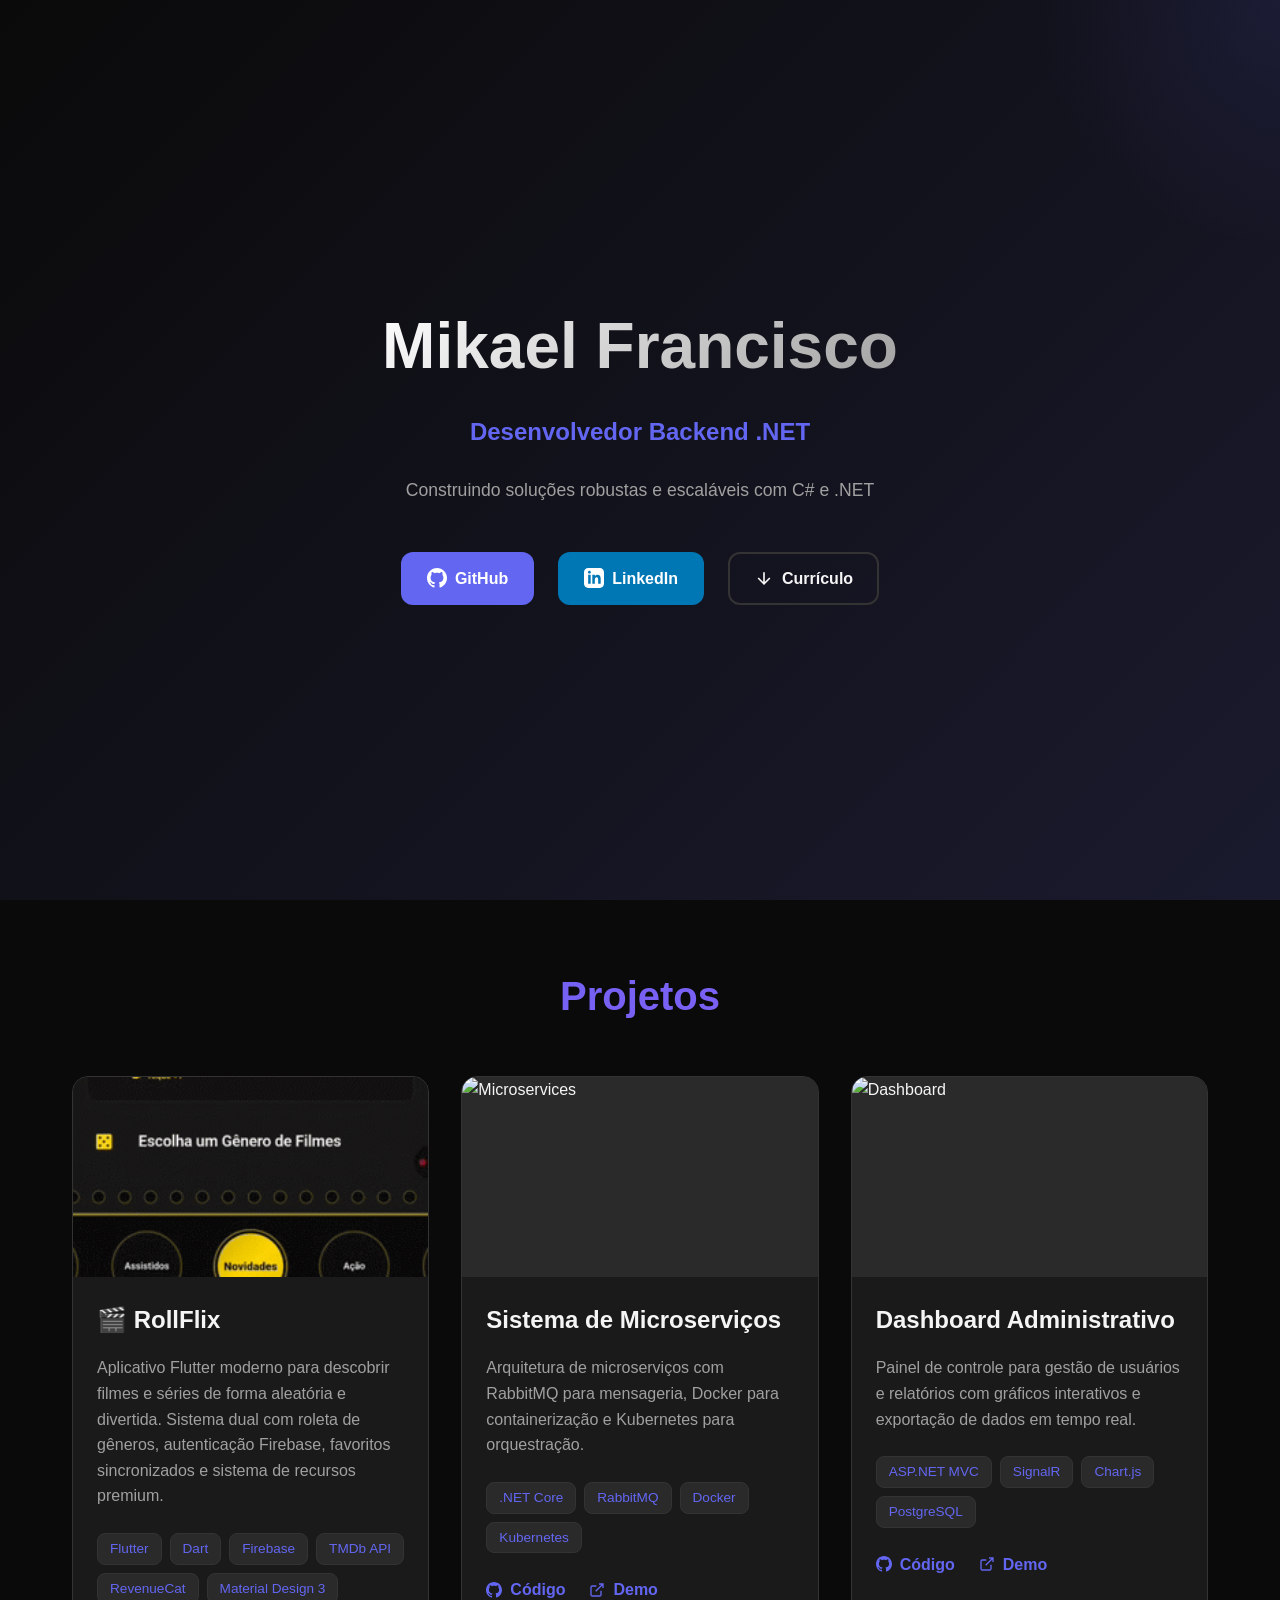
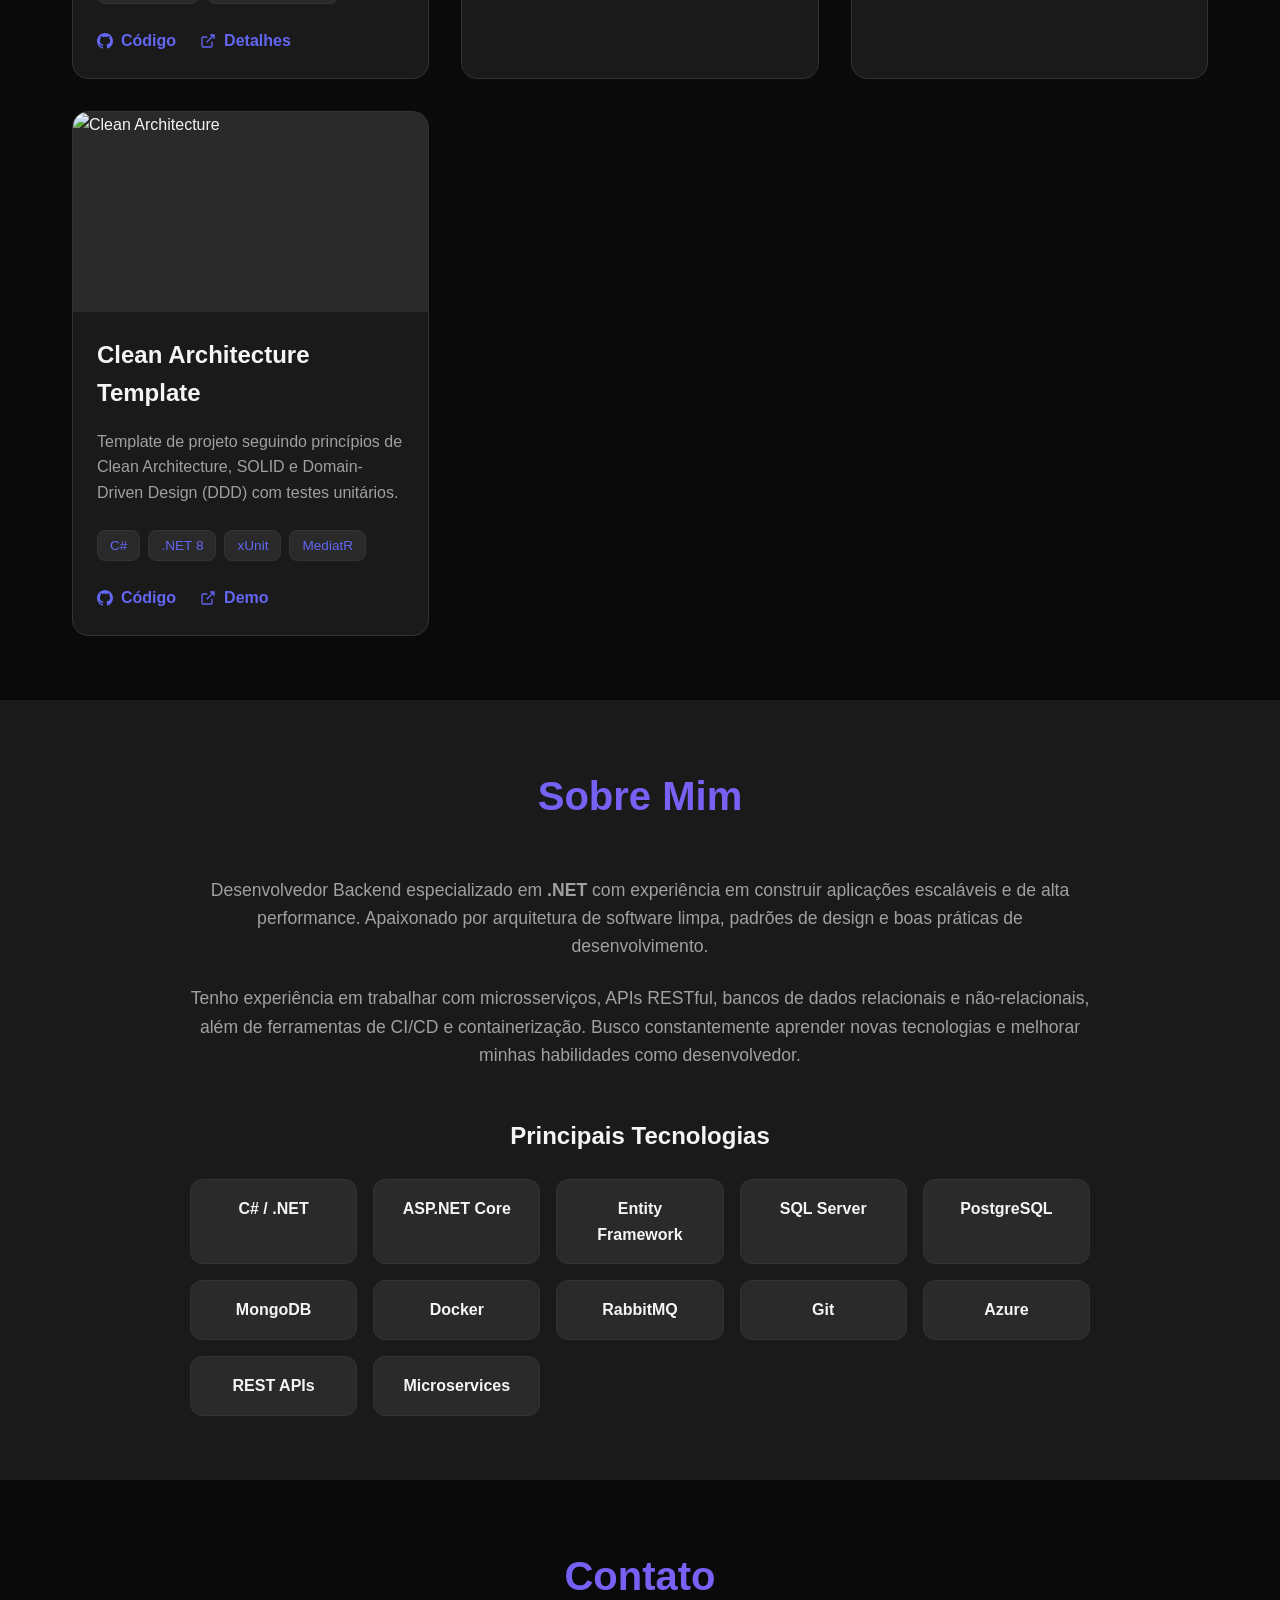
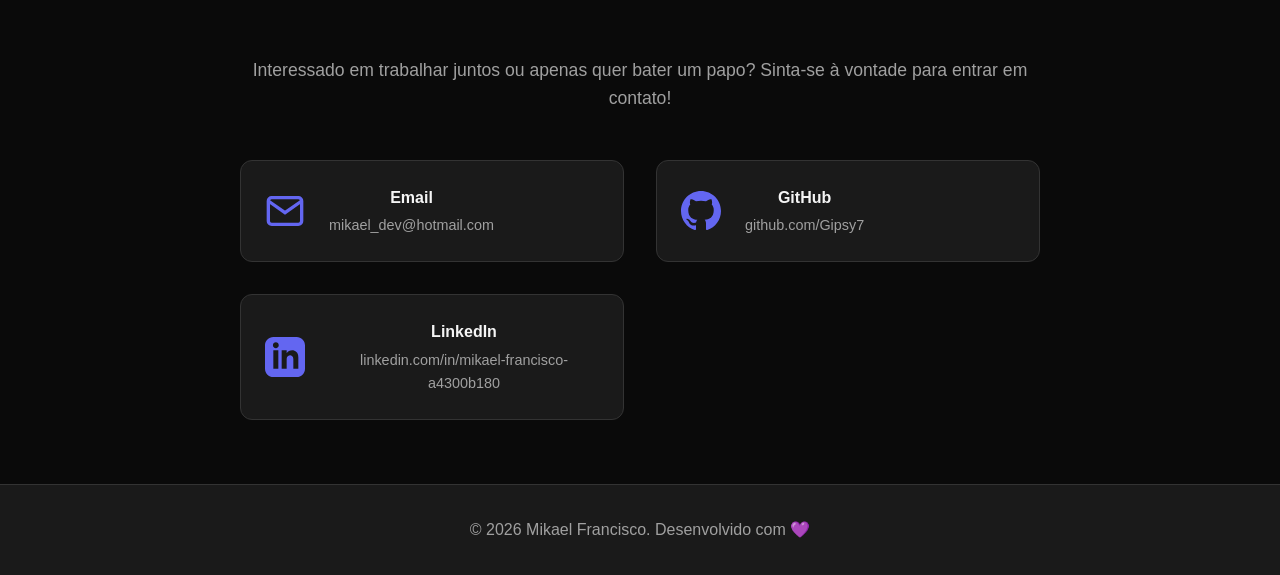
==== index.html @ 1a1e76f1 "Add portfolio" ====
<!DOCTYPE html>
<html lang="pt-BR">
<head>
    <meta charset="UTF-8">
    <meta name="viewport" content="width=device-width, initial-scale=1.0">
    <meta name="description" content="Portfólio de Desenvolvedor Backend .NET">
    <title>Meu Portfólio</title>
    <link rel="stylesheet" href="style.css">
</head>
<body>
    <!-- Header / Hero Section -->
    <header class="hero">
        <div class="container">
            <div class="hero-content">
                <h1 class="hero-title">Mikael Francisco</h1>
                <p class="hero-subtitle">Desenvolvedor Backend .NET</p>
                <p class="hero-description">
                    Construindo soluções robustas e escaláveis com C# e .NET
                </p>
                <div class="hero-links">
                    <a href="https://github.com/Gipsy7" target="_blank" class="btn btn-primary">
                        <svg class="icon" viewBox="0 0 24 24" fill="currentColor">
                            <path d="M12 0c-6.626 0-12 5.373-12 12 0 5.302 3.438 9.8 8.207 11.387.599.111.793-.261.793-.577v-2.234c-3.338.726-4.033-1.416-4.033-1.416-.546-1.387-1.333-1.756-1.333-1.756-1.089-.745.083-.729.083-.729 1.205.084 1.839 1.237 1.839 1.237 1.07 1.834 2.807 1.304 3.492.997.107-.775.418-1.305.762-1.604-2.665-.305-5.467-1.334-5.467-5.931 0-1.311.469-2.381 1.236-3.221-.124-.303-.535-1.524.117-3.176 0 0 1.008-.322 3.301 1.23.957-.266 1.983-.399 3.003-.404 1.02.005 2.047.138 3.006.404 2.291-1.552 3.297-1.23 3.297-1.23.653 1.653.242 2.874.118 3.176.77.84 1.235 1.911 1.235 3.221 0 4.609-2.807 5.624-5.479 5.921.43.372.823 1.102.823 2.222v3.293c0 .319.192.694.801.576 4.765-1.589 8.199-6.086 8.199-11.386 0-6.627-5.373-12-12-12z"/>
                        </svg>
                        GitHub
                    </a>
                    <a href="https://www.linkedin.com/in/mikael-francisco-a4300b180" target="_blank" class="btn btn-secondary">
                        <svg class="icon" viewBox="0 0 24 24" fill="currentColor">
                            <path d="M19 0h-14c-2.761 0-5 2.239-5 5v14c0 2.761 2.239 5 5 5h14c2.762 0 5-2.239 5-5v-14c0-2.761-2.238-5-5-5zm-11 19h-3v-11h3v11zm-1.5-12.268c-.966 0-1.75-.79-1.75-1.764s.784-1.764 1.75-1.764 1.75.79 1.75 1.764-.783 1.764-1.75 1.764zm13.5 12.268h-3v-5.604c0-3.368-4-3.113-4 0v5.604h-3v-11h3v1.765c1.396-2.586 7-2.777 7 2.476v6.759z"/>
                        </svg>
                        LinkedIn
                    </a>
                    <a href="assets/curriculo.pdf" target="_blank" class="btn btn-outline">
                        <svg class="icon" viewBox="0 0 24 24" fill="none" stroke="currentColor" stroke-width="2">
                            <path d="M12 5v14M5 12l7 7 7-7"/>
                        </svg>
                        Currículo
                    </a>
                </div>
            </div>
        </div>
    </header>

    <!-- Projects Section -->
    <section id="projects" class="section">
        <div class="container">
            <h2 class="section-title">Projetos</h2>
            <div class="projects-grid">
                <!-- Project Card 1 -->
                <div class="project-card">
                    <div class="project-image">
                        <img src="assets/images/Rollflix/aj6xe1.gif" alt="RollFlix - Descubra filmes e séries">
                    </div>
                    <div class="project-content">
                        <h3 class="project-title">🎬 RollFlix</h3>
                        <p class="project-description">
                            Aplicativo Flutter moderno para descobrir filmes e séries de forma aleatória e divertida. 
                            Sistema dual com roleta de gêneros, autenticação Firebase, favoritos sincronizados e sistema de recursos premium.
                        </p>
                        <div class="project-tech">
                            <span class="tech-tag">Flutter</span>
                            <span class="tech-tag">Dart</span>
                            <span class="tech-tag">Firebase</span>
                            <span class="tech-tag">TMDb API</span>
                            <span class="tech-tag">RevenueCat</span>
                            <span class="tech-tag">Material Design 3</span>
                        </div>
                        <div class="project-links">
                            <a href="https://github.com/Gipsy7/RollFlix" target="_blank" class="project-link">
                                <svg class="icon-small" viewBox="0 0 24 24" fill="currentColor">
                                    <path d="M12 0c-6.626 0-12 5.373-12 12 0 5.302 3.438 9.8 8.207 11.387.599.111.793-.261.793-.577v-2.234c-3.338.726-4.033-1.416-4.033-1.416-.546-1.387-1.333-1.756-1.333-1.756-1.089-.745.083-.729.083-.729 1.205.084 1.839 1.237 1.839 1.237 1.07 1.834 2.807 1.304 3.492.997.107-.775.418-1.305.762-1.604-2.665-.305-5.467-1.334-5.467-5.931 0-1.311.469-2.381 1.236-3.221-.124-.303-.535-1.524.117-3.176 0 0 1.008-.322 3.301 1.23.957-.266 1.983-.399 3.003-.404 1.02.005 2.047.138 3.006.404 2.291-1.552 3.297-1.23 3.297-1.23.653 1.653.242 2.874.118 3.176.77.84 1.235 1.911 1.235 3.221 0 4.609-2.807 5.624-5.479 5.921.43.372.823 1.102.823 2.222v3.293c0 .319.192.694.801.576 4.765-1.589 8.199-6.086 8.199-11.386 0-6.627-5.373-12-12-12z"/>
                                </svg>
                                Código
                            </a>
                            <a href="rollflix-details.html" class="project-link">
                                <svg class="icon-small" viewBox="0 0 24 24" fill="none" stroke="currentColor" stroke-width="2">
                                    <path d="M18 13v6a2 2 0 0 1-2 2H5a2 2 0 0 1-2-2V8a2 2 0 0 1 2-2h6M15 3h6v6M10 14L21 3"/>
                                </svg>
                                Detalhes
                            </a>
                        </div>
                    </div>
                </div>

                <!-- Project Card 2 -->
                <div class="project-card">
                    <div class="project-image">
                        <img src="https://via.placeholder.com/400x250/2a2a2a/22c55e?text=Microservices" alt="Microservices">
                    </div>
                    <div class="project-content">
                        <h3 class="project-title">Sistema de Microserviços</h3>
                        <p class="project-description">
                            Arquitetura de microserviços com RabbitMQ para mensageria, 
                            Docker para containerização e Kubernetes para orquestração.
                        </p>
                        <div class="project-tech">
                            <span class="tech-tag">.NET Core</span>
                            <span class="tech-tag">RabbitMQ</span>
                            <span class="tech-tag">Docker</span>
                            <span class="tech-tag">Kubernetes</span>
                        </div>
                        <div class="project-links">
                            <a href="https://github.com/seu-usuario/projeto2" target="_blank" class="project-link">
                                <svg class="icon-small" viewBox="0 0 24 24" fill="currentColor">
                                    <path d="M12 0c-6.626 0-12 5.373-12 12 0 5.302 3.438 9.8 8.207 11.387.599.111.793-.261.793-.577v-2.234c-3.338.726-4.033-1.416-4.033-1.416-.546-1.387-1.333-1.756-1.333-1.756-1.089-.745.083-.729.083-.729 1.205.084 1.839 1.237 1.839 1.237 1.07 1.834 2.807 1.304 3.492.997.107-.775.418-1.305.762-1.604-2.665-.305-5.467-1.334-5.467-5.931 0-1.311.469-2.381 1.236-3.221-.124-.303-.535-1.524.117-3.176 0 0 1.008-.322 3.301 1.23.957-.266 1.983-.399 3.003-.404 1.02.005 2.047.138 3.006.404 2.291-1.552 3.297-1.23 3.297-1.23.653 1.653.242 2.874.118 3.176.77.84 1.235 1.911 1.235 3.221 0 4.609-2.807 5.624-5.479 5.921.43.372.823 1.102.823 2.222v3.293c0 .319.192.694.801.576 4.765-1.589 8.199-6.086 8.199-11.386 0-6.627-5.373-12-12-12z"/>
                                </svg>
                                Código
                            </a>
                            <a href="#" target="_blank" class="project-link">
                                <svg class="icon-small" viewBox="0 0 24 24" fill="none" stroke="currentColor" stroke-width="2">
                                    <path d="M18 13v6a2 2 0 0 1-2 2H5a2 2 0 0 1-2-2V8a2 2 0 0 1 2-2h6M15 3h6v6M10 14L21 3"/>
                                </svg>
                                Demo
                            </a>
                        </div>
                    </div>
                </div>

                <!-- Project Card 3 -->
                <div class="project-card">
                    <div class="project-image">
                        <img src="https://via.placeholder.com/400x250/2a2a2a/f59e0b?text=Dashboard+Admin" alt="Dashboard">
                    </div>
                    <div class="project-content">
                        <h3 class="project-title">Dashboard Administrativo</h3>
                        <p class="project-description">
                            Painel de controle para gestão de usuários e relatórios com 
                            gráficos interativos e exportação de dados em tempo real.
                        </p>
                        <div class="project-tech">
                            <span class="tech-tag">ASP.NET MVC</span>
                            <span class="tech-tag">SignalR</span>
                            <span class="tech-tag">Chart.js</span>
                            <span class="tech-tag">PostgreSQL</span>
                        </div>
                        <div class="project-links">
                            <a href="https://github.com/seu-usuario/projeto3" target="_blank" class="project-link">
                                <svg class="icon-small" viewBox="0 0 24 24" fill="currentColor">
                                    <path d="M12 0c-6.626 0-12 5.373-12 12 0 5.302 3.438 9.8 8.207 11.387.599.111.793-.261.793-.577v-2.234c-3.338.726-4.033-1.416-4.033-1.416-.546-1.387-1.333-1.756-1.333-1.756-1.089-.745.083-.729.083-.729 1.205.084 1.839 1.237 1.839 1.237 1.07 1.834 2.807 1.304 3.492.997.107-.775.418-1.305.762-1.604-2.665-.305-5.467-1.334-5.467-5.931 0-1.311.469-2.381 1.236-3.221-.124-.303-.535-1.524.117-3.176 0 0 1.008-.322 3.301 1.23.957-.266 1.983-.399 3.003-.404 1.02.005 2.047.138 3.006.404 2.291-1.552 3.297-1.23 3.297-1.23.653 1.653.242 2.874.118 3.176.77.84 1.235 1.911 1.235 3.221 0 4.609-2.807 5.624-5.479 5.921.43.372.823 1.102.823 2.222v3.293c0 .319.192.694.801.576 4.765-1.589 8.199-6.086 8.199-11.386 0-6.627-5.373-12-12-12z"/>
                                </svg>
                                Código
                            </a>
                            <a href="#" target="_blank" class="project-link">
                                <svg class="icon-small" viewBox="0 0 24 24" fill="none" stroke="currentColor" stroke-width="2">
                                    <path d="M18 13v6a2 2 0 0 1-2 2H5a2 2 0 0 1-2-2V8a2 2 0 0 1 2-2h6M15 3h6v6M10 14L21 3"/>
                                </svg>
                                Demo
                            </a>
                        </div>
                    </div>
                </div>

                <!-- Project Card 4 -->
                <div class="project-card">
                    <div class="project-image">
                        <img src="https://via.placeholder.com/400x250/2a2a2a/ec4899?text=Clean+Architecture" alt="Clean Architecture">
                    </div>
                    <div class="project-content">
                        <h3 class="project-title">Clean Architecture Template</h3>
                        <p class="project-description">
                            Template de projeto seguindo princípios de Clean Architecture, 
                            SOLID e Domain-Driven Design (DDD) com testes unitários.
                        </p>
                        <div class="project-tech">
                            <span class="tech-tag">C#</span>
                            <span class="tech-tag">.NET 8</span>
                            <span class="tech-tag">xUnit</span>
                            <span class="tech-tag">MediatR</span>
                        </div>
                        <div class="project-links">
                            <a href="https://github.com/seu-usuario/projeto4" target="_blank" class="project-link">
                                <svg class="icon-small" viewBox="0 0 24 24" fill="currentColor">
                                    <path d="M12 0c-6.626 0-12 5.373-12 12 0 5.302 3.438 9.8 8.207 11.387.599.111.793-.261.793-.577v-2.234c-3.338.726-4.033-1.416-4.033-1.416-.546-1.387-1.333-1.756-1.333-1.756-1.089-.745.083-.729.083-.729 1.205.084 1.839 1.237 1.839 1.237 1.07 1.834 2.807 1.304 3.492.997.107-.775.418-1.305.762-1.604-2.665-.305-5.467-1.334-5.467-5.931 0-1.311.469-2.381 1.236-3.221-.124-.303-.535-1.524.117-3.176 0 0 1.008-.322 3.301 1.23.957-.266 1.983-.399 3.003-.404 1.02.005 2.047.138 3.006.404 2.291-1.552 3.297-1.23 3.297-1.23.653 1.653.242 2.874.118 3.176.77.84 1.235 1.911 1.235 3.221 0 4.609-2.807 5.624-5.479 5.921.43.372.823 1.102.823 2.222v3.293c0 .319.192.694.801.576 4.765-1.589 8.199-6.086 8.199-11.386 0-6.627-5.373-12-12-12z"/>
                                </svg>
                                Código
                            </a>
                            <a href="#" target="_blank" class="project-link">
                                <svg class="icon-small" viewBox="0 0 24 24" fill="none" stroke="currentColor" stroke-width="2">
                                    <path d="M18 13v6a2 2 0 0 1-2 2H5a2 2 0 0 1-2-2V8a2 2 0 0 1 2-2h6M15 3h6v6M10 14L21 3"/>
                                </svg>
                                Demo
                            </a>
                        </div>
                    </div>
                </div>
            </div>
        </div>
    </section>

    <!-- About Section -->
    <section id="about" class="section section-alt">
        <div class="container">
            <h2 class="section-title">Sobre Mim</h2>
            <div class="about-content">
                <p class="about-text">
                    Desenvolvedor Backend especializado em <strong>.NET</strong> com experiência em construir 
                    aplicações escaláveis e de alta performance. Apaixonado por arquitetura de software limpa, 
                    padrões de design e boas práticas de desenvolvimento.
                </p>
                <p class="about-text">
                    Tenho experiência em trabalhar com microsserviços, APIs RESTful, bancos de dados relacionais 
                    e não-relacionais, além de ferramentas de CI/CD e containerização. Busco constantemente 
                    aprender novas tecnologias e melhorar minhas habilidades como desenvolvedor.
                </p>
                <div class="skills">
                    <h3 class="skills-title">Principais Tecnologias</h3>
                    <div class="skills-grid">
                        <div class="skill-item">C# / .NET</div>
                        <div class="skill-item">ASP.NET Core</div>
                        <div class="skill-item">Entity Framework</div>
                        <div class="skill-item">SQL Server</div>
                        <div class="skill-item">PostgreSQL</div>
                        <div class="skill-item">MongoDB</div>
                        <div class="skill-item">Docker</div>
                        <div class="skill-item">RabbitMQ</div>
                        <div class="skill-item">Git</div>
                        <div class="skill-item">Azure</div>
                        <div class="skill-item">REST APIs</div>
                        <div class="skill-item">Microservices</div>
                    </div>
                </div>
            </div>
        </div>
    </section>

    <!-- Contact Section -->
    <section id="contact" class="section">
        <div class="container">
            <h2 class="section-title">Contato</h2>
            <div class="contact-content">
                <p class="contact-intro">
                    Interessado em trabalhar juntos ou apenas quer bater um papo? 
                    Sinta-se à vontade para entrar em contato!
                </p>
                <div class="contact-methods">
                    <a href="mailto:seuemail@exemplo.com" class="contact-item">
                        <svg class="contact-icon" viewBox="0 0 24 24" fill="none" stroke="currentColor" stroke-width="2">
                            <path d="M4 4h16c1.1 0 2 .9 2 2v12c0 1.1-.9 2-2 2H4c-1.1 0-2-.9-2-2V6c0-1.1.9-2 2-2z"/>
                            <polyline points="22,6 12,13 2,6"/>
                        </svg>
                        <div>
                            <strong>Email</strong>
                            <p>mikael_dev@hotmail.com</p>
                        </div>
                    </a>
                    <a href="https://github.com/Gipsy7" target="_blank" class="contact-item">
                        <svg class="contact-icon" viewBox="0 0 24 24" fill="currentColor">
                            <path d="M12 0c-6.626 0-12 5.373-12 12 0 5.302 3.438 9.8 8.207 11.387.599.111.793-.261.793-.577v-2.234c-3.338.726-4.033-1.416-4.033-1.416-.546-1.387-1.333-1.756-1.333-1.756-1.089-.745.083-.729.083-.729 1.205.084 1.839 1.237 1.839 1.237 1.07 1.834 2.807 1.304 3.492.997.107-.775.418-1.305.762-1.604-2.665-.305-5.467-1.334-5.467-5.931 0-1.311.469-2.381 1.236-3.221-.124-.303-.535-1.524.117-3.176 0 0 1.008-.322 3.301 1.23.957-.266 1.983-.399 3.003-.404 1.02.005 2.047.138 3.006.404 2.291-1.552 3.297-1.23 3.297-1.23.653 1.653.242 2.874.118 3.176.77.84 1.235 1.911 1.235 3.221 0 4.609-2.807 5.624-5.479 5.921.43.372.823 1.102.823 2.222v3.293c0 .319.192.694.801.576 4.765-1.589 8.199-6.086 8.199-11.386 0-6.627-5.373-12-12-12z"/>
                        </svg>
                        <div>
                            <strong>GitHub</strong>
                            <p>github.com/Gipsy7</p>
                        </div>
                    </a>
                    <a href="https://linkedin.com/in/mikael-francisco-a4300b180" target="_blank" class="contact-item">
                        <svg class="contact-icon" viewBox="0 0 24 24" fill="currentColor">
                            <path d="M19 0h-14c-2.761 0-5 2.239-5 5v14c0 2.761 2.239 5 5 5h14c2.762 0 5-2.239 5-5v-14c0-2.761-2.238-5-5-5zm-11 19h-3v-11h3v11zm-1.5-12.268c-.966 0-1.75-.79-1.75-1.764s.784-1.764 1.75-1.764 1.75.79 1.75 1.764-.783 1.764-1.75 1.764zm13.5 12.268h-3v-5.604c0-3.368-4-3.113-4 0v5.604h-3v-11h3v1.765c1.396-2.586 7-2.777 7 2.476v6.759z"/>
                        </svg>
                        <div>
                            <strong>LinkedIn</strong>
                            <p>linkedin.com/in/mikael-francisco-a4300b180</p>
                        </div>
                    </a>
                </div>
            </div>
        </div>
    </section>

    <!-- Footer -->
    <footer class="footer">
        <div class="container">
            <p>&copy; 2026 Mikael Francisco. Desenvolvido com 💜</p>
        </div>
    </footer>

    <script src="script.js"></script>
</body>
</html>
---- style.css ----
/* ========================================
   VARIABLES & RESET
   ======================================== */

:root {
    /* Colors */
    --bg-primary: #0a0a0a;
    --bg-secondary: #1a1a1a;
    --bg-tertiary: #2a2a2a;
    --text-primary: #f5f5f5;
    --text-secondary: #a0a0a0;
    --accent-primary: #6366f1;
    --accent-hover: #4f46e5;
    --border-color: #333;
    
    /* Spacing */
    --spacing-xs: 0.5rem;
    --spacing-sm: 1rem;
    --spacing-md: 1.5rem;
    --spacing-lg: 2rem;
    --spacing-xl: 3rem;
    --spacing-2xl: 4rem;
    
    /* Border Radius */
    --radius-sm: 0.5rem;
    --radius-md: 0.75rem;
    --radius-lg: 1rem;
    
    /* Transitions */
    --transition-fast: 0.2s ease;
    --transition-normal: 0.3s ease;
}

* {
    margin: 0;
    padding: 0;
    box-sizing: border-box;
}

html {
    scroll-behavior: smooth;
}

body {
    font-family: 'Segoe UI', Tahoma, Geneva, Verdana, sans-serif;
    background-color: var(--bg-primary);
    color: var(--text-primary);
    line-height: 1.6;
    overflow-x: hidden;
}

/* ========================================
   LAYOUT & CONTAINERS
   ======================================== */

.container {
    max-width: 1200px;
    margin: 0 auto;
    padding: 0 var(--spacing-lg);
}

.section {
    padding: var(--spacing-2xl) 0;
}

.section-alt {
    background-color: var(--bg-secondary);
}

.section-title {
    font-size: 2.5rem;
    text-align: center;
    margin-bottom: var(--spacing-xl);
    background: linear-gradient(135deg, var(--accent-primary) 0%, #8b5cf6 100%);
    -webkit-background-clip: text;
    -webkit-text-fill-color: transparent;
    background-clip: text;
}

/* ========================================
   HERO SECTION
   ======================================== */

.hero {
    min-height: 100vh;
    display: flex;
    align-items: center;
    justify-content: center;
    background: linear-gradient(135deg, var(--bg-primary) 0%, #1a1a2e 100%);
    position: relative;
    overflow: hidden;
}

.hero::before {
    content: '';
    position: absolute;
    width: 500px;
    height: 500px;
    background: radial-gradient(circle, rgba(99, 102, 241, 0.1) 0%, transparent 70%);
    border-radius: 50%;
    top: -250px;
    right: -250px;
    animation: pulse 4s ease-in-out infinite;
}

@keyframes pulse {
    0%, 100% { transform: scale(1); opacity: 0.5; }
    50% { transform: scale(1.1); opacity: 0.8; }
}

.hero-content {
    text-align: center;
    position: relative;
    z-index: 1;
}

.hero-title {
    font-size: 4rem;
    margin-bottom: var(--spacing-sm);
    background: linear-gradient(135deg, #fff 0%, #a0a0a0 100%);
    -webkit-background-clip: text;
    -webkit-text-fill-color: transparent;
    background-clip: text;
}

.hero-subtitle {
    font-size: 1.5rem;
    color: var(--accent-primary);
    margin-bottom: var(--spacing-md);
    font-weight: 600;
}

.hero-description {
    font-size: 1.1rem;
    color: var(--text-secondary);
    margin-bottom: var(--spacing-xl);
    max-width: 600px;
    margin-left: auto;
    margin-right: auto;
}

.hero-links {
    display: flex;
    gap: var(--spacing-md);
    justify-content: center;
    flex-wrap: wrap;
}

/* ========================================
   BUTTONS
   ======================================== */

.btn {
    display: inline-flex;
    align-items: center;
    gap: var(--spacing-xs);
    padding: 0.75rem 1.5rem;
    border-radius: var(--radius-md);
    text-decoration: none;
    font-weight: 600;
    transition: all var(--transition-normal);
    cursor: pointer;
    border: 2px solid transparent;
}

.btn-primary {
    background-color: var(--accent-primary);
    color: white;
}

.btn-primary:hover {
    background-color: var(--accent-hover);
    transform: translateY(-2px);
    box-shadow: 0 10px 20px rgba(99, 102, 241, 0.3);
}

.btn-secondary {
    background-color: #0077b5;
    color: white;
}

.btn-secondary:hover {
    background-color: #006399;
    transform: translateY(-2px);
    box-shadow: 0 10px 20px rgba(0, 119, 181, 0.3);
}

.btn-outline {
    background-color: transparent;
    color: var(--text-primary);
    border: 2px solid var(--border-color);
}

.btn-outline:hover {
    border-color: var(--accent-primary);
    background-color: rgba(99, 102, 241, 0.1);
    transform: translateY(-2px);
}

.icon {
    width: 20px;
    height: 20px;
}

.icon-small {
    width: 16px;
    height: 16px;
}

/* ========================================
   PROJECTS SECTION
   ======================================== */

.projects-grid {
    display: grid;
    grid-template-columns: repeat(auto-fill, minmax(350px, 1fr));
    gap: var(--spacing-lg);
}

.project-card {
    background-color: var(--bg-secondary);
    border-radius: var(--radius-lg);
    overflow: hidden;
    transition: all var(--transition-normal);
    border: 1px solid var(--border-color);
    position: relative;
}

.project-card:hover {
    transform: translateY(-5px);
    box-shadow: 0 15px 30px rgba(0, 0, 0, 0.5);
    border-color: var(--accent-primary);
}

.project-image {
    width: 100%;
    height: 200px;
    overflow: hidden;
    background-color: var(--bg-tertiary);
    position: relative;
    cursor: pointer;
}

/* Hover Preview Effect - Apenas na imagem */
.project-image:hover::before {
    content: '';
    position: fixed;
    top: 0;
    left: 0;
    width: 100%;
    height: 100%;
    background-color: rgba(0, 0, 0, 0.85);
    z-index: 9998;
    animation: fadeInBg 0.3s ease;
    pointer-events: none;
}

.project-image:hover::after {
    content: '';
    position: fixed;
    top: 50%;
    left: 50%;
    transform: translate(-50%, -50%);
    width: 80%;
    max-width: 900px;
    height: 80vh;
    background-image: var(--preview-image);
    background-size: contain;
    background-repeat: no-repeat;
    background-position: center;
    z-index: 9999;
    border-radius: var(--radius-lg);
    animation: zoomInPreview 0.3s ease;
    box-shadow: 0 25px 80px rgba(0, 0, 0, 0.9);
    pointer-events: none;
}

@keyframes fadeInBg {
    from { opacity: 0; }
    to { opacity: 1; }
}

@keyframes zoomInPreview {
    from {
        transform: translate(-50%, -50%) scale(0.85);
        opacity: 0;
    }
    to {
        transform: translate(-50%, -50%) scale(1);
        opacity: 1;
    }
}

.project-image {
    width: 100%;
    height: 200px;
    overflow: hidden;
    background-color: var(--bg-tertiary);
}

.project-image img,
.project-image video {
    width: 100%;
    height: 100%;
    object-fit: cover;
    transition: transform var(--transition-normal);
}

.project-card:hover .project-image img,
.project-card:hover .project-image video {
    transform: scale(1.05);
}

.project-content {
    padding: var(--spacing-md);
}

.project-title {
    font-size: 1.5rem;
    margin-bottom: var(--spacing-sm);
    color: var(--text-primary);
}

.project-description {
    color: var(--text-secondary);
    margin-bottom: var(--spacing-md);
    line-height: 1.6;
}

.project-tech {
    display: flex;
    flex-wrap: wrap;
    gap: var(--spacing-xs);
    margin-bottom: var(--spacing-md);
}

.tech-tag {
    background-color: var(--bg-tertiary);
    color: var(--accent-primary);
    padding: 0.25rem 0.75rem;
    border-radius: var(--radius-sm);
    font-size: 0.85rem;
    border: 1px solid var(--border-color);
}

.project-links {
    display: flex;
    gap: var(--spacing-md);
}

.project-link {
    display: inline-flex;
    align-items: center;
    gap: var(--spacing-xs);
    color: var(--accent-primary);
    text-decoration: none;
    font-weight: 600;
    transition: color var(--transition-fast);
}

.project-link:hover {
    color: var(--accent-hover);
}

/* ========================================
   ABOUT SECTION
   ======================================== */

.about-content {
    max-width: 900px;
    margin: 0 auto;
}

.about-text {
    font-size: 1.1rem;
    color: var(--text-secondary);
    margin-bottom: var(--spacing-md);
    text-align: center;
}

.skills {
    margin-top: var(--spacing-xl);
}

.skills-title {
    font-size: 1.5rem;
    text-align: center;
    margin-bottom: var(--spacing-md);
    color: var(--text-primary);
}

.skills-grid {
    display: grid;
    grid-template-columns: repeat(auto-fit, minmax(150px, 1fr));
    gap: var(--spacing-sm);
}

.skill-item {
    background-color: var(--bg-tertiary);
    padding: var(--spacing-sm);
    border-radius: var(--radius-md);
    text-align: center;
    border: 1px solid var(--border-color);
    transition: all var(--transition-normal);
    font-weight: 600;
}

.skill-item:hover {
    border-color: var(--accent-primary);
    background-color: rgba(99, 102, 241, 0.1);
    transform: translateY(-2px);
}

/* ========================================
   CONTACT SECTION
   ======================================== */

.contact-content {
    max-width: 800px;
    margin: 0 auto;
    text-align: center;
}

.contact-intro {
    font-size: 1.1rem;
    color: var(--text-secondary);
    margin-bottom: var(--spacing-xl);
}

.contact-methods {
    display: grid;
    grid-template-columns: repeat(auto-fit, minmax(250px, 1fr));
    gap: var(--spacing-lg);
}

.contact-item {
    display: flex;
    align-items: center;
    gap: var(--spacing-md);
    padding: var(--spacing-md);
    background-color: var(--bg-secondary);
    border-radius: var(--radius-md);
    text-decoration: none;
    color: var(--text-primary);
    border: 1px solid var(--border-color);
    transition: all var(--transition-normal);
}

.contact-item:hover {
    border-color: var(--accent-primary);
    background-color: rgba(99, 102, 241, 0.05);
    transform: translateY(-3px);
}

.contact-icon {
    width: 40px;
    height: 40px;
    color: var(--accent-primary);
    flex-shrink: 0;
}

.contact-item strong {
    display: block;
    margin-bottom: 0.25rem;
    color: var(--text-primary);
}

.contact-item p {
    font-size: 0.9rem;
    color: var(--text-secondary);
    margin: 0;
}

/* ========================================
   FOOTER
   ======================================== */

.footer {
    background-color: var(--bg-secondary);
    padding: var(--spacing-lg) 0;
    text-align: center;
    border-top: 1px solid var(--border-color);
}

.footer p {
    color: var(--text-secondary);
}

/* ========================================
   RESPONSIVE DESIGN
   ======================================== */

@media (max-width: 768px) {
    .hero-title {
        font-size: 2.5rem;
    }
    
    .hero-subtitle {
        font-size: 1.2rem;
    }
    
    .section-title {
        font-size: 2rem;
    }
    
    .projects-grid {
        grid-template-columns: 1fr;
    }
    
    .hero-links {
        flex-direction: column;
        align-items: stretch;
    }
    
    .btn {
        width: 100%;
        justify-content: center;
    }
    
    .contact-methods {
        grid-template-columns: 1fr;
    }
    
    .skills-grid {
        grid-template-columns: repeat(auto-fit, minmax(120px, 1fr));
    }
}

@media (max-width: 480px) {
    .hero-title {
        font-size: 2rem;
    }
    
    .container {
        padding: 0 var(--spacing-md);
    }
    
    .section {
        padding: var(--spacing-xl) 0;
    }
}

/* ========================================
   ANIMATIONS & EFFECTS
   ======================================== */

/* Fade in animation */
@keyframes fadeIn {
    from {
        opacity: 0;
        transform: translateY(20px);
    }
    to {
        opacity: 1;
        transform: translateY(0);
    }
}

.fade-in {
    animation: fadeIn 0.6s ease-out;
}

/* Smooth scroll padding */
html {
    scroll-padding-top: 2rem;
}

/* Selection color */
::selection {
    background-color: var(--accent-primary);
    color: white;
}

/* Scrollbar styling */
::-webkit-scrollbar {
    width: 10px;
}

::-webkit-scrollbar-track {
    background: var(--bg-primary);
}

::-webkit-scrollbar-thumb {
    background: var(--bg-tertiary);
    border-radius: var(--radius-sm);
}

::-webkit-scrollbar-thumb:hover {
    background: var(--accent-primary);
}
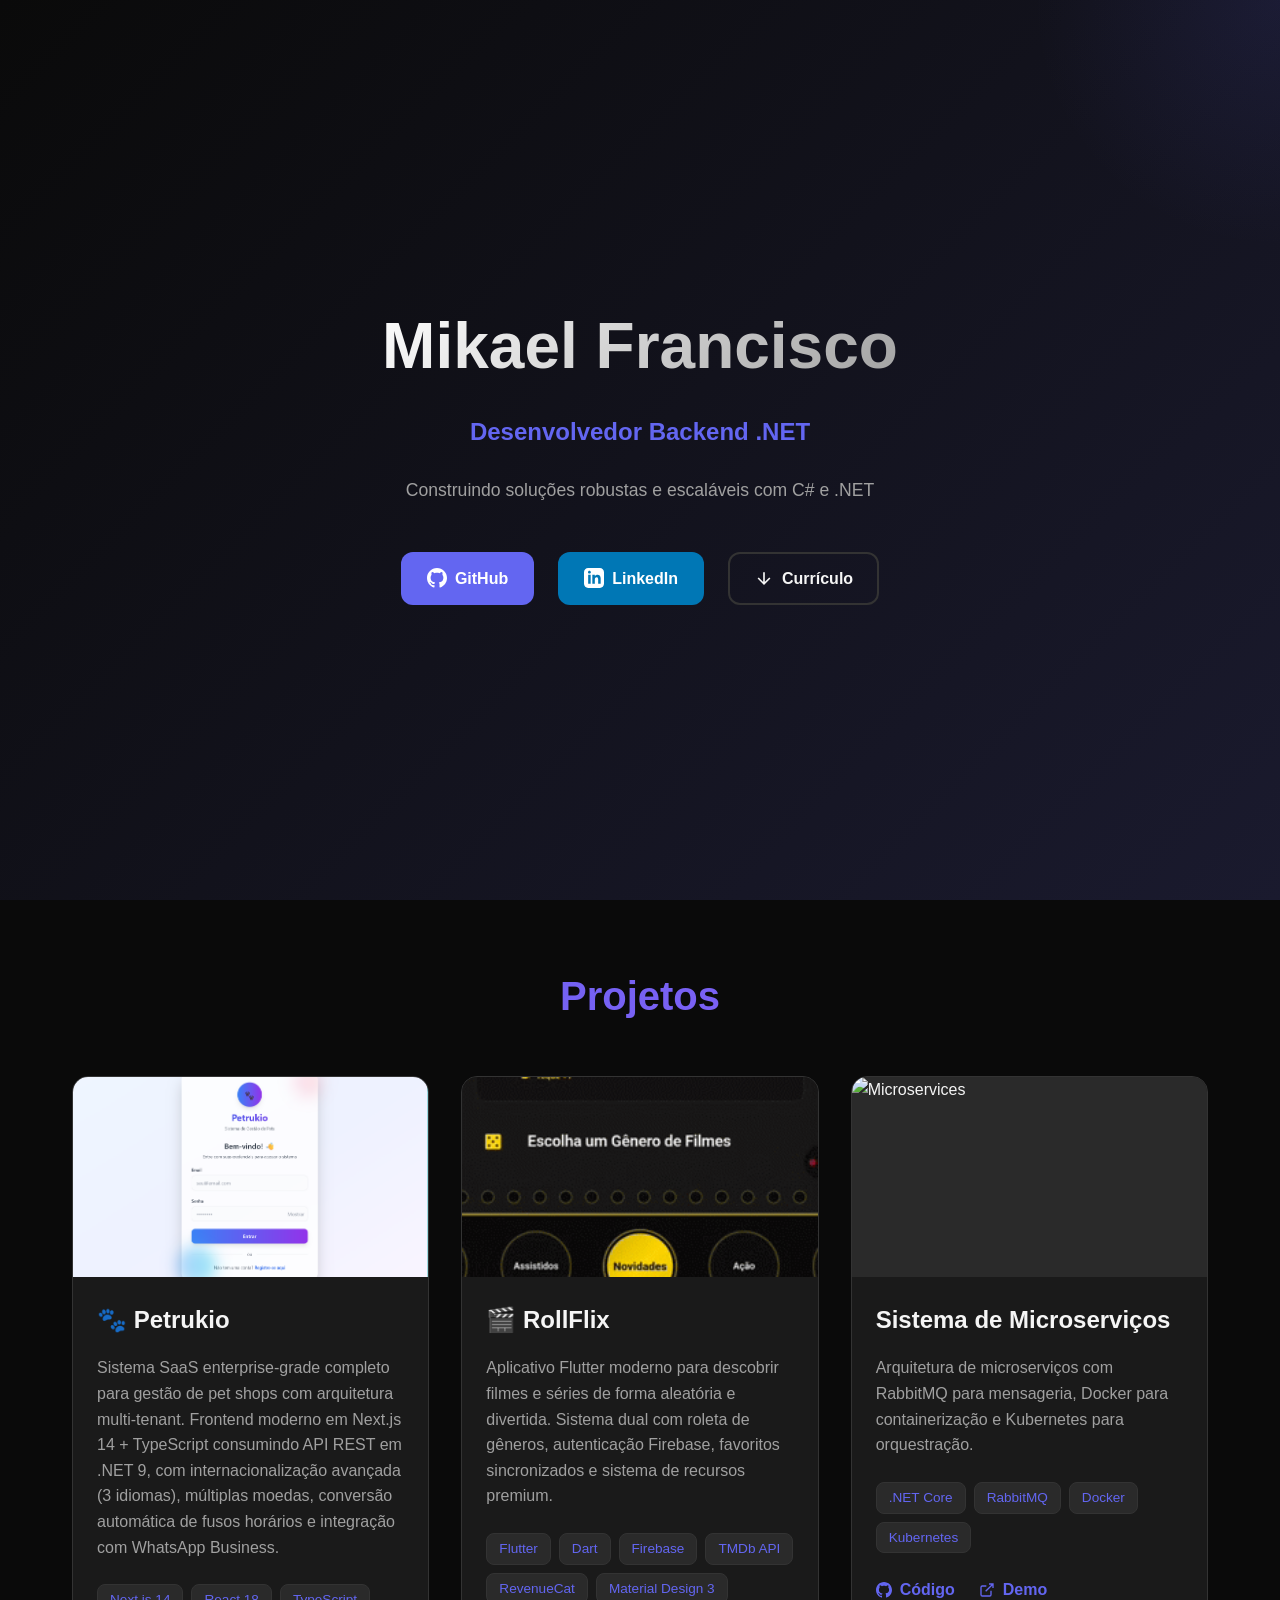
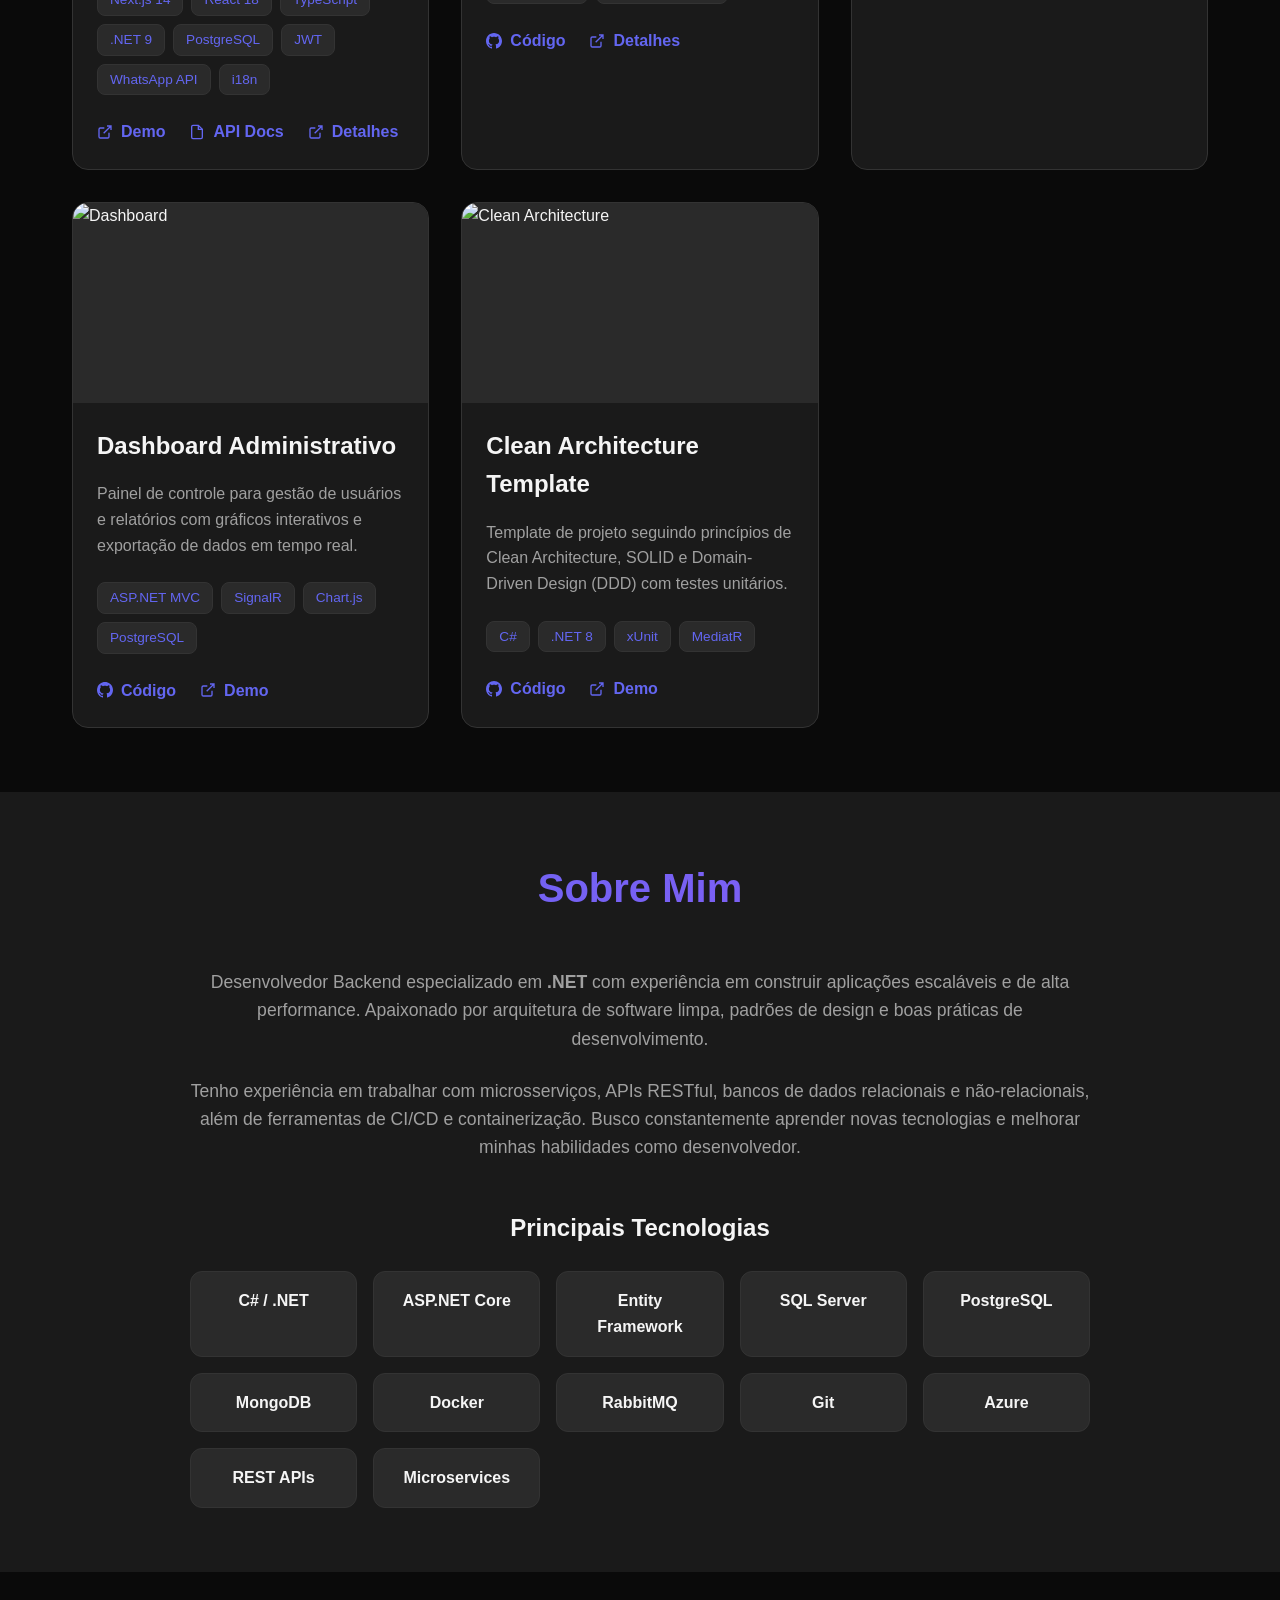
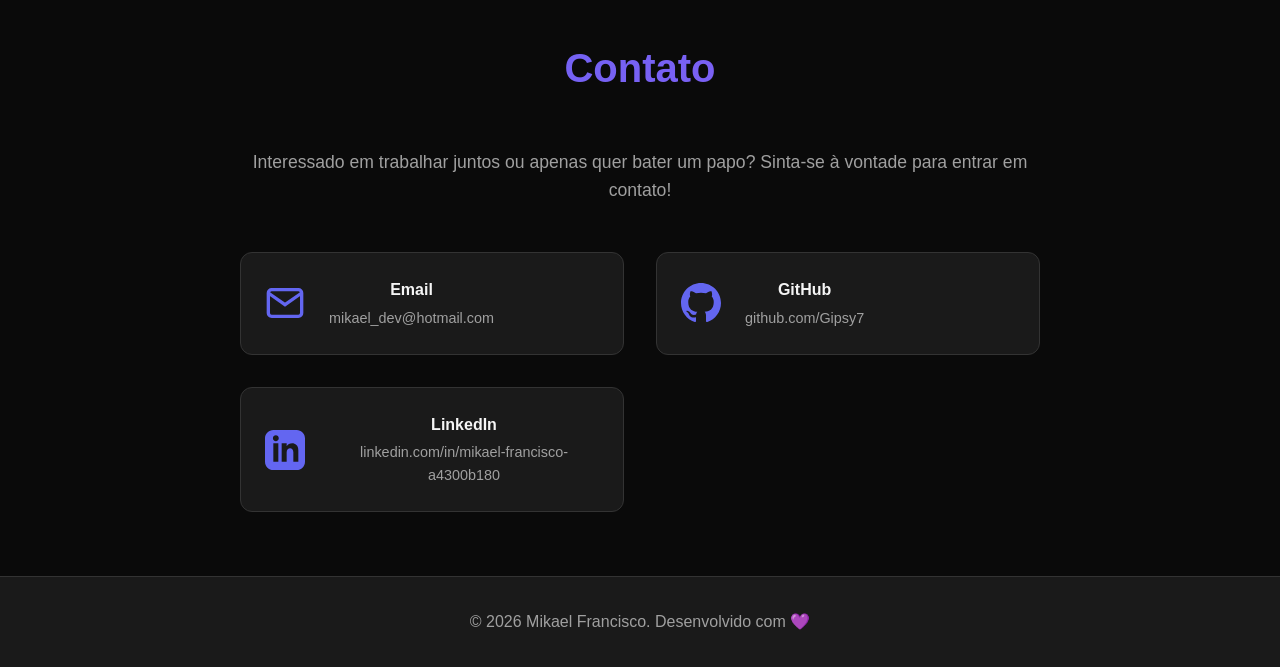
==== commit 3a995088: "Add project details for Petrukio and launch configuration" ====
--- a/index.html
+++ b/index.html
@@ -46,7 +46,53 @@
         <div class="container">
             <h2 class="section-title">Projetos</h2>
             <div class="projects-grid">
-                <!-- Project Card 1 -->
+                <!-- Project Card 1 - Petrukio -->
+                <div class="project-card">
+                    <div class="project-image">
+                        <img src="assets/images/Petrukio/petrukiologin.png" alt="Petrukio - Sistema SaaS para Pet Shops">
+                    </div>
+                    <div class="project-content">
+                        <h3 class="project-title">🐾 Petrukio</h3>
+                        <p class="project-description">
+                            Sistema SaaS enterprise-grade completo para gestão de pet shops com arquitetura multi-tenant. 
+                            Frontend moderno em Next.js 14 + TypeScript consumindo API REST em .NET 9, com internacionalização 
+                            avançada (3 idiomas), múltiplas moedas, conversão automática de fusos horários e integração com WhatsApp Business.
+                        </p>
+                        <div class="project-tech">
+                            <span class="tech-tag">Next.js 14</span>
+                            <span class="tech-tag">React 18</span>
+                            <span class="tech-tag">TypeScript</span>
+                            <span class="tech-tag">.NET 9</span>
+                            <span class="tech-tag">PostgreSQL</span>
+                            <span class="tech-tag">JWT</span>
+                            <span class="tech-tag">WhatsApp API</span>
+                            <span class="tech-tag">i18n</span>
+                        </div>
+                        <div class="project-links">
+                            <a href="https://petrukio-app.vercel.app" target="_blank" class="project-link">
+                                <svg class="icon-small" viewBox="0 0 24 24" fill="none" stroke="currentColor" stroke-width="2">
+                                    <path d="M18 13v6a2 2 0 0 1-2 2H5a2 2 0 0 1-2-2V8a2 2 0 0 1 2-2h6M15 3h6v6M10 14L21 3"/>
+                                </svg>
+                                Demo
+                            </a>
+                            <a href="https://petrukioapp-api.onrender.com/scalar/v1" target="_blank" class="project-link">
+                                <svg class="icon-small" viewBox="0 0 24 24" fill="none" stroke="currentColor" stroke-width="2">
+                                    <path d="M14 2H6a2 2 0 0 0-2 2v16a2 2 0 0 0 2 2h12a2 2 0 0 0 2-2V8z"/>
+                                    <polyline points="14 2 14 8 20 8"/>
+                                </svg>
+                                API Docs
+                            </a>
+                            <a href="petrukio-details.html" class="project-link">
+                                <svg class="icon-small" viewBox="0 0 24 24" fill="none" stroke="currentColor" stroke-width="2">
+                                    <path d="M18 13v6a2 2 0 0 1-2 2H5a2 2 0 0 1-2-2V8a2 2 0 0 1 2-2h6M15 3h6v6M10 14L21 3"/>
+                                </svg>
+                                Detalhes
+                            </a>
+                        </div>
+                    </div>
+                </div>
+
+                <!-- Project Card 2 - RollFlix -->
                 <div class="project-card">
                     <div class="project-image">
                         <img src="assets/images/Rollflix/aj6xe1.gif" alt="RollFlix - Descubra filmes e séries">
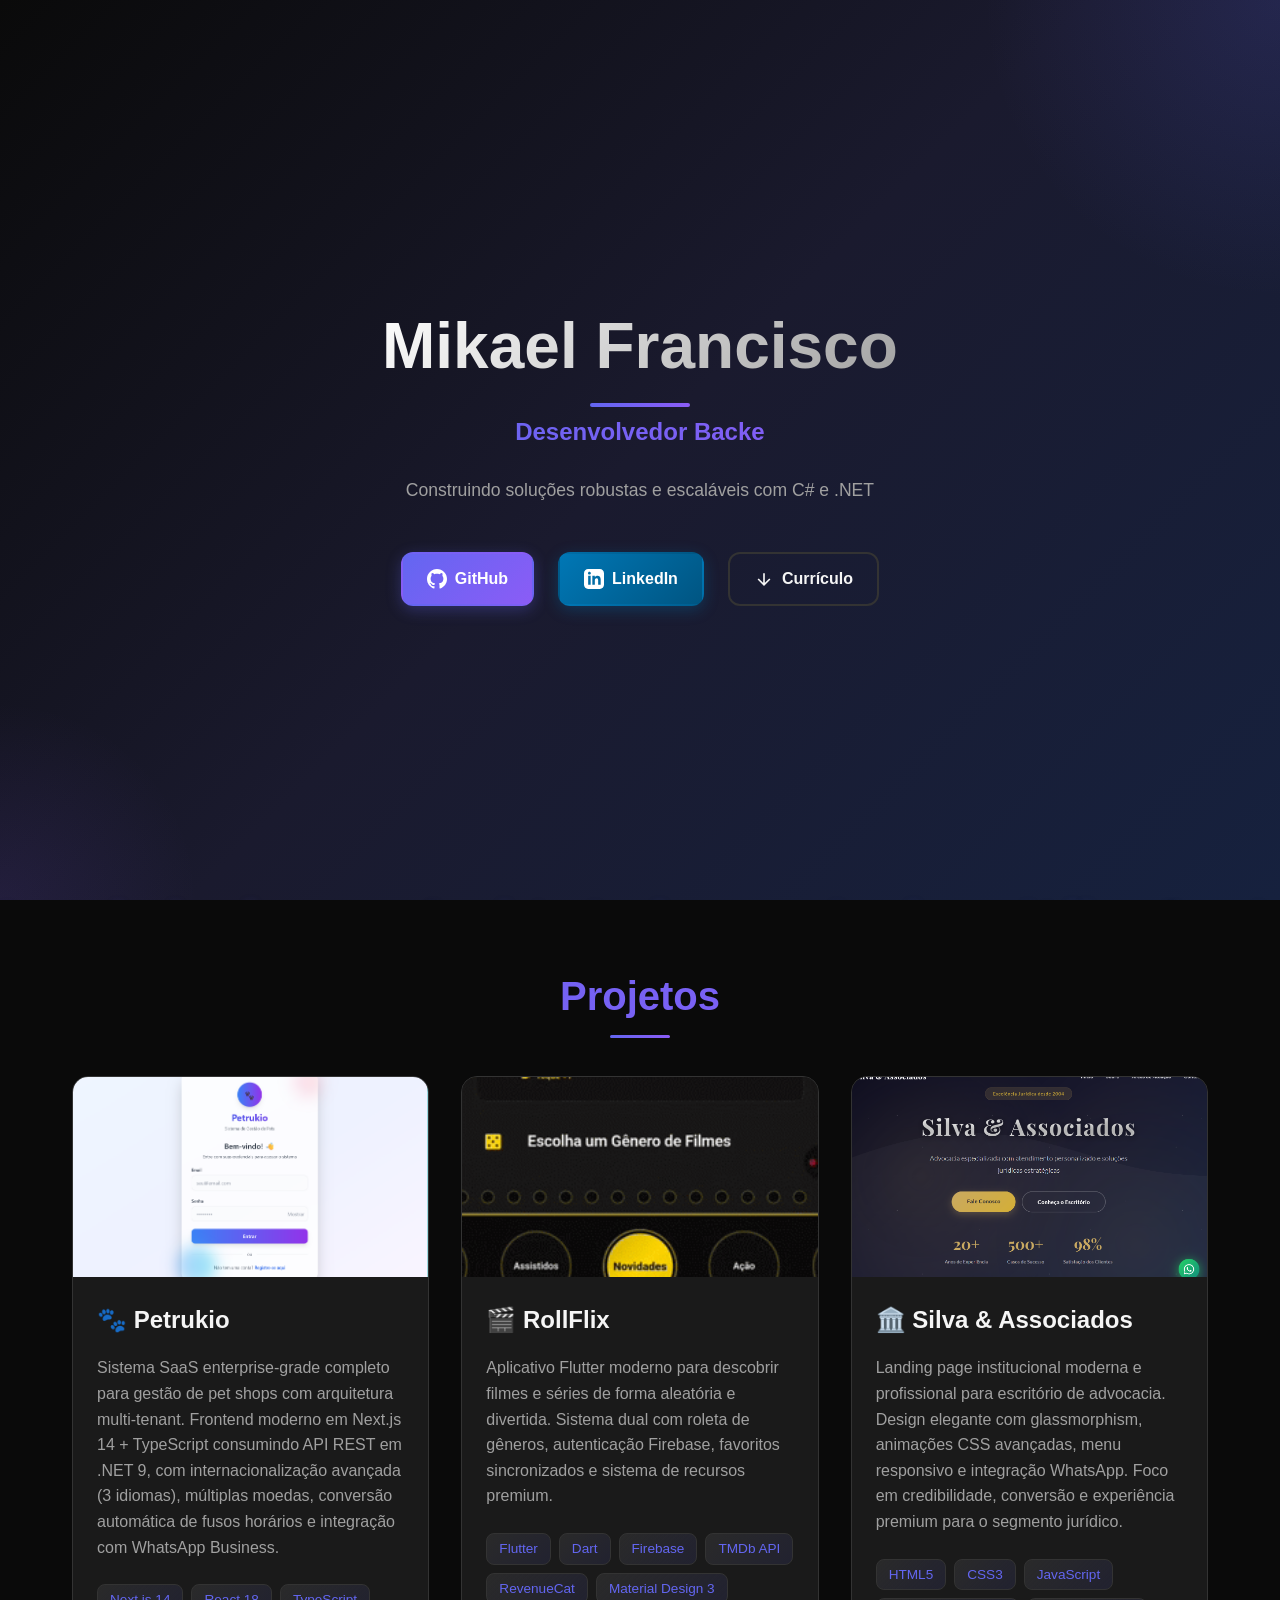
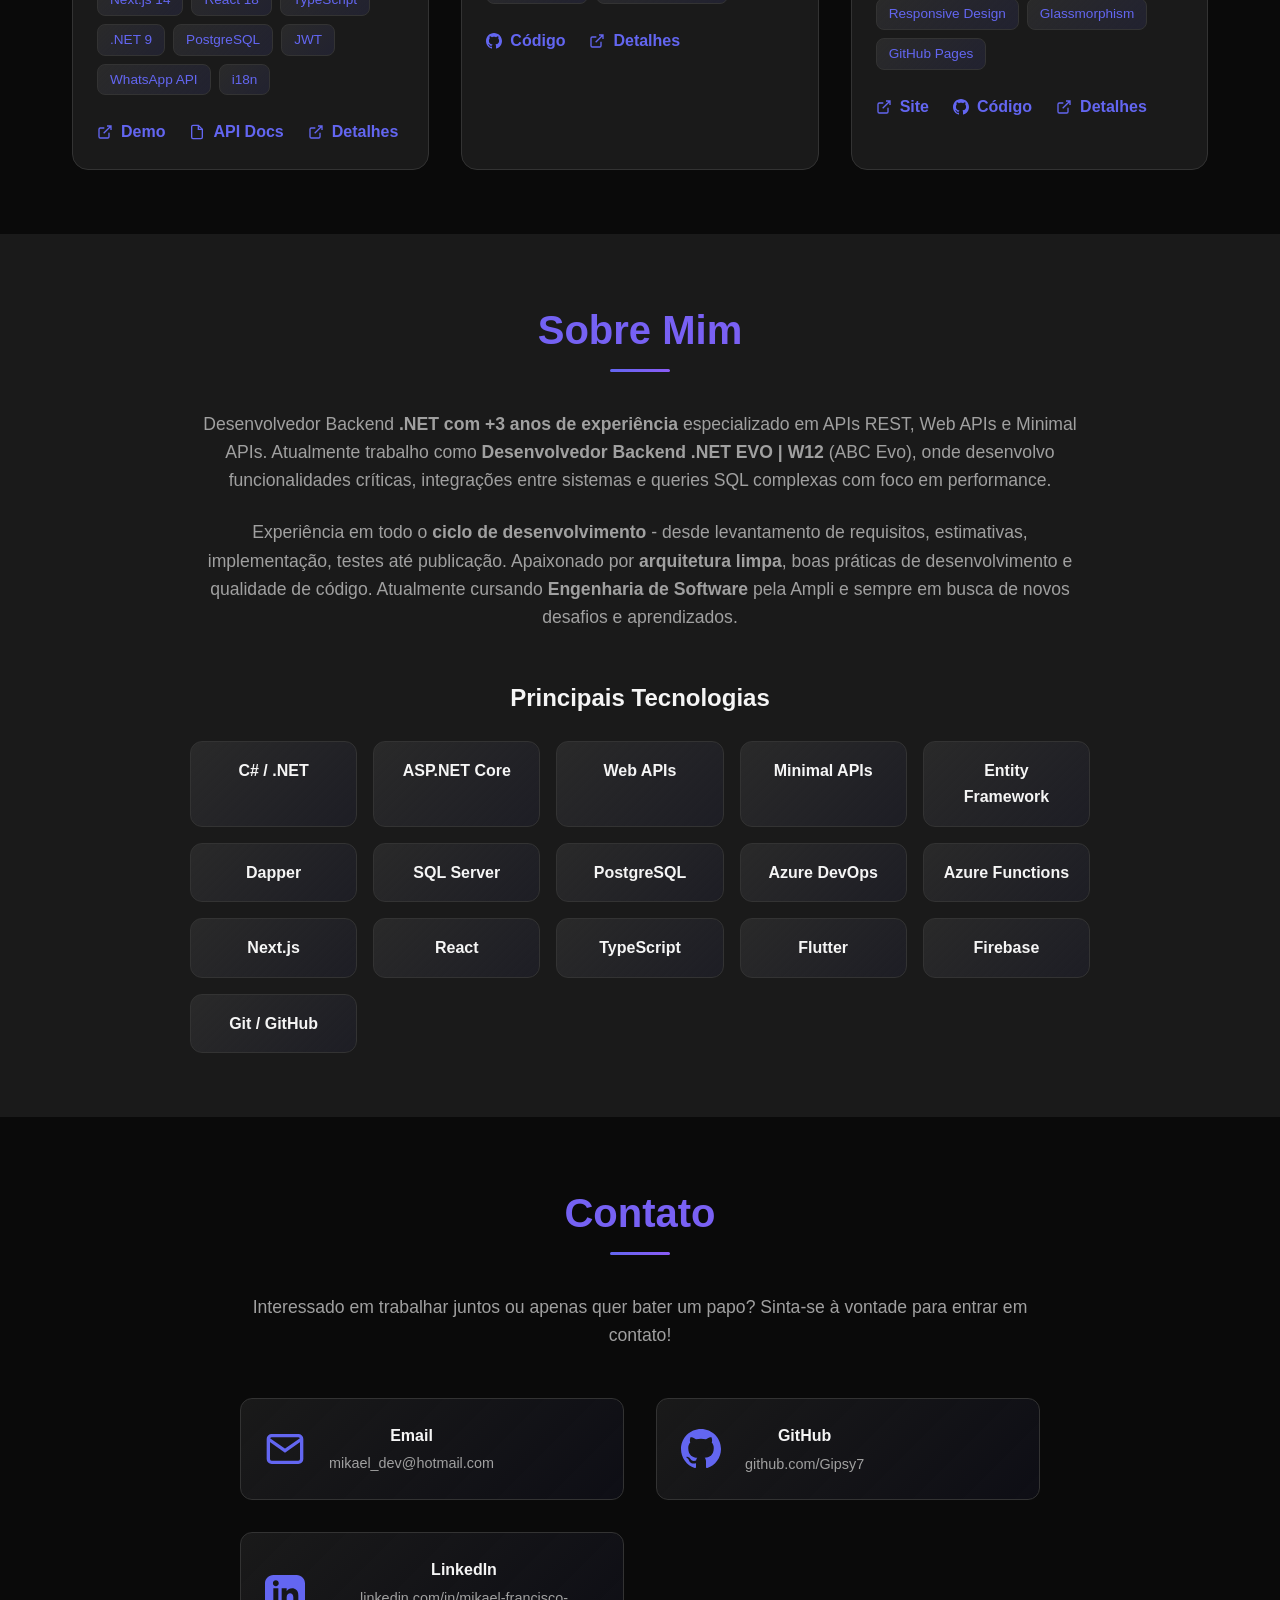
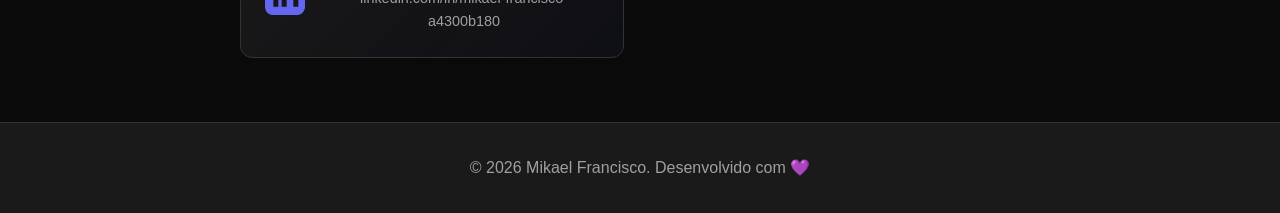
==== commit bbe7160e: "Enhance styling and animations across the application - Added new accent colors and glow effects for" ====
--- a/index.html
+++ b/index.html
@@ -4,7 +4,13 @@
     <meta charset="UTF-8">
     <meta name="viewport" content="width=device-width, initial-scale=1.0">
     <meta name="description" content="Portfólio de Desenvolvedor Backend .NET">
-    <title>Meu Portfólio</title>
+    <title>Mikael Francisco | Desenvolvedor Backend .NET</title>
+    
+    <!-- Favicon -->
+    <link rel="icon" type="image/svg+xml" href="favicon.svg">
+    <link rel="alternate icon" href="favicon.svg">
+    <link rel="apple-touch-icon" href="favicon.svg">
+    
     <link rel="stylesheet" href="style.css">
 </head>
 <body>
@@ -30,7 +36,7 @@
                         </svg>
                         LinkedIn
                     </a>
-                    <a href="assets/curriculo.pdf" target="_blank" class="btn btn-outline">
+                    <a href="assets/Currículo - Mikael Francisco - Desenvolvedor 2026.pdf" target="_blank" class="btn btn-outline">
                         <svg class="icon" viewBox="0 0 24 24" fill="none" stroke="currentColor" stroke-width="2">
                             <path d="M12 5v14M5 12l7 7 7-7"/>
                         </svg>
@@ -128,103 +134,44 @@
                     </div>
                 </div>
 
-                <!-- Project Card 2 -->
+                <!-- Project Card 3 - Silva & Associados -->
                 <div class="project-card">
                     <div class="project-image">
-                        <img src="https://via.placeholder.com/400x250/2a2a2a/22c55e?text=Microservices" alt="Microservices">
+                        <img src="assets/images/Silva/landingpageSilva.png" alt="Silva & Associados - Landing Page">
                     </div>
                     <div class="project-content">
-                        <h3 class="project-title">Sistema de Microserviços</h3>
+                        <h3 class="project-title">🏛️ Silva & Associados</h3>
                         <p class="project-description">
-                            Arquitetura de microserviços com RabbitMQ para mensageria, 
-                            Docker para containerização e Kubernetes para orquestração.
+                            Landing page institucional moderna e profissional para escritório de advocacia. 
+                            Design elegante com glassmorphism, animações CSS avançadas, menu responsivo e integração WhatsApp. 
+                            Foco em credibilidade, conversão e experiência premium para o segmento jurídico.
                         </p>
                         <div class="project-tech">
-                            <span class="tech-tag">.NET Core</span>
-                            <span class="tech-tag">RabbitMQ</span>
-                            <span class="tech-tag">Docker</span>
-                            <span class="tech-tag">Kubernetes</span>
+                            <span class="tech-tag">HTML5</span>
+                            <span class="tech-tag">CSS3</span>
+                            <span class="tech-tag">JavaScript</span>
+                            <span class="tech-tag">Responsive Design</span>
+                            <span class="tech-tag">Glassmorphism</span>
+                            <span class="tech-tag">GitHub Pages</span>
                         </div>
                         <div class="project-links">
-                            <a href="https://github.com/seu-usuario/projeto2" target="_blank" class="project-link">
+                            <a href="https://gipsy7.github.io/SilvaAssociadosLandingPage/" target="_blank" class="project-link">
+                                <svg class="icon-small" viewBox="0 0 24 24" fill="none" stroke="currentColor" stroke-width="2">
+                                    <path d="M18 13v6a2 2 0 0 1-2 2H5a2 2 0 0 1-2-2V8a2 2 0 0 1 2-2h6M15 3h6v6M10 14L21 3"/>
+                                </svg>
+                                Site
+                            </a>
+                            <a href="https://github.com/Gipsy7/SilvaAssociadosLandingPage" target="_blank" class="project-link">
                                 <svg class="icon-small" viewBox="0 0 24 24" fill="currentColor">
                                     <path d="M12 0c-6.626 0-12 5.373-12 12 0 5.302 3.438 9.8 8.207 11.387.599.111.793-.261.793-.577v-2.234c-3.338.726-4.033-1.416-4.033-1.416-.546-1.387-1.333-1.756-1.333-1.756-1.089-.745.083-.729.083-.729 1.205.084 1.839 1.237 1.839 1.237 1.07 1.834 2.807 1.304 3.492.997.107-.775.418-1.305.762-1.604-2.665-.305-5.467-1.334-5.467-5.931 0-1.311.469-2.381 1.236-3.221-.124-.303-.535-1.524.117-3.176 0 0 1.008-.322 3.301 1.23.957-.266 1.983-.399 3.003-.404 1.02.005 2.047.138 3.006.404 2.291-1.552 3.297-1.23 3.297-1.23.653 1.653.242 2.874.118 3.176.77.84 1.235 1.911 1.235 3.221 0 4.609-2.807 5.624-5.479 5.921.43.372.823 1.102.823 2.222v3.293c0 .319.192.694.801.576 4.765-1.589 8.199-6.086 8.199-11.386 0-6.627-5.373-12-12-12z"/>
                                 </svg>
                                 Código
                             </a>
-                            <a href="#" target="_blank" class="project-link">
-                                <svg class="icon-small" viewBox="0 0 24 24" fill="none" stroke="currentColor" stroke-width="2">
-                                    <path d="M18 13v6a2 2 0 0 1-2 2H5a2 2 0 0 1-2-2V8a2 2 0 0 1 2-2h6M15 3h6v6M10 14L21 3"/>
-                                </svg>
-                                Demo
-                            </a>
-                        </div>
-                    </div>
-                </div>
-
-                <!-- Project Card 3 -->
-                <div class="project-card">
-                    <div class="project-image">
-                        <img src="https://via.placeholder.com/400x250/2a2a2a/f59e0b?text=Dashboard+Admin" alt="Dashboard">
-                    </div>
-                    <div class="project-content">
-                        <h3 class="project-title">Dashboard Administrativo</h3>
-                        <p class="project-description">
-                            Painel de controle para gestão de usuários e relatórios com 
-                            gráficos interativos e exportação de dados em tempo real.
-                        </p>
-                        <div class="project-tech">
-                            <span class="tech-tag">ASP.NET MVC</span>
-                            <span class="tech-tag">SignalR</span>
-                            <span class="tech-tag">Chart.js</span>
-                            <span class="tech-tag">PostgreSQL</span>
-                        </div>
-                        <div class="project-links">
-                            <a href="https://github.com/seu-usuario/projeto3" target="_blank" class="project-link">
-                                <svg class="icon-small" viewBox="0 0 24 24" fill="currentColor">
-                                    <path d="M12 0c-6.626 0-12 5.373-12 12 0 5.302 3.438 9.8 8.207 11.387.599.111.793-.261.793-.577v-2.234c-3.338.726-4.033-1.416-4.033-1.416-.546-1.387-1.333-1.756-1.333-1.756-1.089-.745.083-.729.083-.729 1.205.084 1.839 1.237 1.839 1.237 1.07 1.834 2.807 1.304 3.492.997.107-.775.418-1.305.762-1.604-2.665-.305-5.467-1.334-5.467-5.931 0-1.311.469-2.381 1.236-3.221-.124-.303-.535-1.524.117-3.176 0 0 1.008-.322 3.301 1.23.957-.266 1.983-.399 3.003-.404 1.02.005 2.047.138 3.006.404 2.291-1.552 3.297-1.23 3.297-1.23.653 1.653.242 2.874.118 3.176.77.84 1.235 1.911 1.235 3.221 0 4.609-2.807 5.624-5.479 5.921.43.372.823 1.102.823 2.222v3.293c0 .319.192.694.801.576 4.765-1.589 8.199-6.086 8.199-11.386 0-6.627-5.373-12-12-12z"/>
-                                </svg>
-                                Código
-                            </a>
-                            <a href="#" target="_blank" class="project-link">
-                                <svg class="icon-small" viewBox="0 0 24 24" fill="none" stroke="currentColor" stroke-width="2">
-                                    <path d="M18 13v6a2 2 0 0 1-2 2H5a2 2 0 0 1-2-2V8a2 2 0 0 1 2-2h6M15 3h6v6M10 14L21 3"/>
-                                </svg>
-                                Demo
-                            </a>
-                        </div>
-                    </div>
-                </div>
-
-                <!-- Project Card 4 -->
-                <div class="project-card">
-                    <div class="project-image">
-                        <img src="https://via.placeholder.com/400x250/2a2a2a/ec4899?text=Clean+Architecture" alt="Clean Architecture">
-                    </div>
-                    <div class="project-content">
-                        <h3 class="project-title">Clean Architecture Template</h3>
-                        <p class="project-description">
-                            Template de projeto seguindo princípios de Clean Architecture, 
-                            SOLID e Domain-Driven Design (DDD) com testes unitários.
-                        </p>
-                        <div class="project-tech">
-                            <span class="tech-tag">C#</span>
-                            <span class="tech-tag">.NET 8</span>
-                            <span class="tech-tag">xUnit</span>
-                            <span class="tech-tag">MediatR</span>
-                        </div>
-                        <div class="project-links">
-                            <a href="https://github.com/seu-usuario/projeto4" target="_blank" class="project-link">
-                                <svg class="icon-small" viewBox="0 0 24 24" fill="currentColor">
-                                    <path d="M12 0c-6.626 0-12 5.373-12 12 0 5.302 3.438 9.8 8.207 11.387.599.111.793-.261.793-.577v-2.234c-3.338.726-4.033-1.416-4.033-1.416-.546-1.387-1.333-1.756-1.333-1.756-1.089-.745.083-.729.083-.729 1.205.084 1.839 1.237 1.839 1.237 1.07 1.834 2.807 1.304 3.492.997.107-.775.418-1.305.762-1.604-2.665-.305-5.467-1.334-5.467-5.931 0-1.311.469-2.381 1.236-3.221-.124-.303-.535-1.524.117-3.176 0 0 1.008-.322 3.301 1.23.957-.266 1.983-.399 3.003-.404 1.02.005 2.047.138 3.006.404 2.291-1.552 3.297-1.23 3.297-1.23.653 1.653.242 2.874.118 3.176.77.84 1.235 1.911 1.235 3.221 0 4.609-2.807 5.624-5.479 5.921.43.372.823 1.102.823 2.222v3.293c0 .319.192.694.801.576 4.765-1.589 8.199-6.086 8.199-11.386 0-6.627-5.373-12-12-12z"/>
-                                </svg>
-                                Código
-                            </a>
-                            <a href="#" target="_blank" class="project-link">
-                                <svg class="icon-small" viewBox="0 0 24 24" fill="none" stroke="currentColor" stroke-width="2">
-                                    <path d="M18 13v6a2 2 0 0 1-2 2H5a2 2 0 0 1-2-2V8a2 2 0 0 1 2-2h6M15 3h6v6M10 14L21 3"/>
-                                </svg>
-                                Demo
+                            <a href="silva-details.html" class="project-link">
+                                <svg class="icon-small" viewBox="0 0 24 24" fill="none" stroke="currentColor" stroke-width="2">
+                                    <path d="M18 13v6a2 2 0 0 1-2 2H5a2 2 0 0 1-2-2V8a2 2 0 0 1 2-2h6M15 3h6v6M10 14L21 3"/>
+                                </svg>
+                                Detalhes
                             </a>
                         </div>
                     </div>
@@ -239,30 +186,36 @@
             <h2 class="section-title">Sobre Mim</h2>
             <div class="about-content">
                 <p class="about-text">
-                    Desenvolvedor Backend especializado em <strong>.NET</strong> com experiência em construir 
-                    aplicações escaláveis e de alta performance. Apaixonado por arquitetura de software limpa, 
-                    padrões de design e boas práticas de desenvolvimento.
+                    Desenvolvedor Backend <strong>.NET com +3 anos de experiência</strong> especializado em APIs REST, 
+                    Web APIs e Minimal APIs. Atualmente trabalho como <strong>Desenvolvedor Backend .NET EVO | W12</strong> 
+                    (ABC Evo), onde desenvolvo funcionalidades críticas, integrações entre sistemas e queries SQL 
+                    complexas com foco em performance.
                 </p>
                 <p class="about-text">
-                    Tenho experiência em trabalhar com microsserviços, APIs RESTful, bancos de dados relacionais 
-                    e não-relacionais, além de ferramentas de CI/CD e containerização. Busco constantemente 
-                    aprender novas tecnologias e melhorar minhas habilidades como desenvolvedor.
+                    Experiência em todo o <strong>ciclo de desenvolvimento</strong> - desde levantamento de requisitos, 
+                    estimativas, implementação, testes até publicação. Apaixonado por <strong>arquitetura limpa</strong>, 
+                    boas práticas de desenvolvimento e qualidade de código. Atualmente cursando <strong>Engenharia de Software</strong> 
+                    pela Ampli e sempre em busca de novos desafios e aprendizados.
                 </p>
                 <div class="skills">
                     <h3 class="skills-title">Principais Tecnologias</h3>
                     <div class="skills-grid">
                         <div class="skill-item">C# / .NET</div>
                         <div class="skill-item">ASP.NET Core</div>
+                        <div class="skill-item">Web APIs</div>
+                        <div class="skill-item">Minimal APIs</div>
                         <div class="skill-item">Entity Framework</div>
+                        <div class="skill-item">Dapper</div>
                         <div class="skill-item">SQL Server</div>
                         <div class="skill-item">PostgreSQL</div>
-                        <div class="skill-item">MongoDB</div>
-                        <div class="skill-item">Docker</div>
-                        <div class="skill-item">RabbitMQ</div>
-                        <div class="skill-item">Git</div>
-                        <div class="skill-item">Azure</div>
-                        <div class="skill-item">REST APIs</div>
-                        <div class="skill-item">Microservices</div>
+                        <div class="skill-item">Azure DevOps</div>
+                        <div class="skill-item">Azure Functions</div>
+                        <div class="skill-item">Next.js</div>
+                        <div class="skill-item">React</div>
+                        <div class="skill-item">TypeScript</div>
+                        <div class="skill-item">Flutter</div>
+                        <div class="skill-item">Firebase</div>
+                        <div class="skill-item">Git / GitHub</div>
                     </div>
                 </div>
             </div>
--- a/style.css
+++ b/style.css
@@ -10,8 +10,10 @@
     --text-primary: #f5f5f5;
     --text-secondary: #a0a0a0;
     --accent-primary: #6366f1;
+    --accent-secondary: #8b5cf6;
     --accent-hover: #4f46e5;
     --border-color: #333;
+    --glow-color: rgba(99, 102, 241, 0.5);
     
     /* Spacing */
     --spacing-xs: 0.5rem;
@@ -27,8 +29,9 @@
     --radius-lg: 1rem;
     
     /* Transitions */
-    --transition-fast: 0.2s ease;
-    --transition-normal: 0.3s ease;
+    --transition-fast: 0.2s cubic-bezier(0.4, 0, 0.2, 1);
+    --transition-normal: 0.3s cubic-bezier(0.4, 0, 0.2, 1);
+    --transition-slow: 0.5s cubic-bezier(0.4, 0, 0.2, 1);
 }
 
 * {
@@ -71,10 +74,25 @@
     font-size: 2.5rem;
     text-align: center;
     margin-bottom: var(--spacing-xl);
-    background: linear-gradient(135deg, var(--accent-primary) 0%, #8b5cf6 100%);
+    background: linear-gradient(135deg, var(--accent-primary) 0%, var(--accent-secondary) 100%);
     -webkit-background-clip: text;
     -webkit-text-fill-color: transparent;
     background-clip: text;
+    position: relative;
+    display: inline-block;
+    width: 100%;
+}
+
+.section-title::before {
+    content: '';
+    position: absolute;
+    bottom: -10px;
+    left: 50%;
+    transform: translateX(-50%);
+    width: 60px;
+    height: 3px;
+    background: linear-gradient(90deg, var(--accent-primary), var(--accent-secondary));
+    border-radius: 2px;
 }
 
 /* ========================================
@@ -86,32 +104,57 @@
     display: flex;
     align-items: center;
     justify-content: center;
-    background: linear-gradient(135deg, var(--bg-primary) 0%, #1a1a2e 100%);
+    background: linear-gradient(135deg, var(--bg-primary) 0%, #1a1a2e 50%, #16213e 100%);
     position: relative;
     overflow: hidden;
 }
 
+/* Partículas flutuantes animadas */
 .hero::before {
     content: '';
     position: absolute;
-    width: 500px;
-    height: 500px;
-    background: radial-gradient(circle, rgba(99, 102, 241, 0.1) 0%, transparent 70%);
+    width: 600px;
+    height: 600px;
+    background: radial-gradient(circle, rgba(99, 102, 241, 0.15) 0%, transparent 70%);
     border-radius: 50%;
-    top: -250px;
-    right: -250px;
-    animation: pulse 4s ease-in-out infinite;
-}
-
-@keyframes pulse {
-    0%, 100% { transform: scale(1); opacity: 0.5; }
-    50% { transform: scale(1.1); opacity: 0.8; }
+    top: -300px;
+    right: -300px;
+    animation: float 8s ease-in-out infinite;
+}
+
+.hero::after {
+    content: '';
+    position: absolute;
+    width: 400px;
+    height: 400px;
+    background: radial-gradient(circle, rgba(139, 92, 246, 0.1) 0%, transparent 70%);
+    border-radius: 50%;
+    bottom: -200px;
+    left: -200px;
+    animation: float 10s ease-in-out infinite reverse;
+}
+
+@keyframes float {
+    0%, 100% { 
+        transform: translate(0, 0) scale(1) rotate(0deg);
+        opacity: 0.5;
+    }
+    33% { 
+        transform: translate(30px, -30px) scale(1.1) rotate(120deg);
+        opacity: 0.8;
+    }
+    66% { 
+        transform: translate(-20px, 20px) scale(0.9) rotate(240deg);
+        opacity: 0.6;
+    }
 }
 
 .hero-content {
     text-align: center;
     position: relative;
     z-index: 1;
+    transition: transform 0.3s cubic-bezier(0.4, 0, 0.2, 1);
+    will-change: transform;
 }
 
 .hero-title {
@@ -121,13 +164,69 @@
     -webkit-background-clip: text;
     -webkit-text-fill-color: transparent;
     background-clip: text;
+    animation: slideInDown 0.8s cubic-bezier(0.4, 0, 0.2, 1);
+    position: relative;
+}
+
+.hero-title::after {
+    content: '';
+    position: absolute;
+    bottom: -10px;
+    left: 50%;
+    transform: translateX(-50%);
+    width: 100px;
+    height: 4px;
+    background: linear-gradient(90deg, var(--accent-primary), var(--accent-secondary));
+    border-radius: 2px;
+    animation: expandWidth 1s ease-out 0.5s backwards;
+}
+
+@keyframes slideInDown {
+    from {
+        opacity: 0;
+        transform: translateY(-30px);
+    }
+    to {
+        opacity: 1;
+        transform: translateY(0);
+    }
+}
+
+@keyframes expandWidth {
+    from {
+        width: 0;
+    }
+    to {
+        width: 100px;
+    }
 }
 
 .hero-subtitle {
     font-size: 1.5rem;
-    color: var(--accent-primary);
+    background: linear-gradient(90deg, var(--accent-primary), var(--accent-secondary), var(--accent-primary));
+    background-size: 200% auto;
+    -webkit-background-clip: text;
+    -webkit-text-fill-color: transparent;
+    background-clip: text;
     margin-bottom: var(--spacing-md);
     font-weight: 600;
+    animation: slideInUp 0.8s ease-out 0.2s backwards, gradientShift 3s ease infinite;
+}
+
+@keyframes gradientShift {
+    0%, 100% { background-position: 0% center; }
+    50% { background-position: 100% center; }
+}
+
+@keyframes slideInUp {
+    from {
+        opacity: 0;
+        transform: translateY(30px);
+    }
+    to {
+        opacity: 1;
+        transform: translateY(0);
+    }
 }
 
 .hero-description {
@@ -137,6 +236,7 @@
     max-width: 600px;
     margin-left: auto;
     margin-right: auto;
+    animation: fadeIn 0.8s ease-out 0.4s backwards;
 }
 
 .hero-links {
@@ -144,6 +244,29 @@
     gap: var(--spacing-md);
     justify-content: center;
     flex-wrap: wrap;
+    animation: fadeIn 0.8s ease-out 0.6s backwards;
+}
+
+.hero-links .btn {
+    animation: popIn 0.5s cubic-bezier(0.68, -0.55, 0.265, 1.55) backwards;
+}
+
+.hero-links .btn:nth-child(1) { animation-delay: 0.7s; }
+.hero-links .btn:nth-child(2) { animation-delay: 0.85s; }
+.hero-links .btn:nth-child(3) { animation-delay: 1s; }
+
+@keyframes popIn {
+    0% {
+        opacity: 0;
+        transform: scale(0.5) rotate(-5deg);
+    }
+    70% {
+        transform: scale(1.05) rotate(2deg);
+    }
+    100% {
+        opacity: 1;
+        transform: scale(1) rotate(0deg);
+    }
 }
 
 /* ========================================
@@ -161,40 +284,82 @@
     transition: all var(--transition-normal);
     cursor: pointer;
     border: 2px solid transparent;
+    position: relative;
+    overflow: hidden;
+}
+
+.btn::before {
+    content: '';
+    position: absolute;
+    top: 50%;
+    left: 50%;
+    width: 0;
+    height: 0;
+    border-radius: 50%;
+    background: rgba(255, 255, 255, 0.1);
+    transform: translate(-50%, -50%);
+    transition: width 0.6s, height 0.6s;
+}
+
+.btn:hover::before {
+    width: 300px;
+    height: 300px;
 }
 
 .btn-primary {
-    background-color: var(--accent-primary);
+    background: linear-gradient(135deg, var(--accent-primary) 0%, var(--accent-secondary) 100%);
     color: white;
+    box-shadow: 0 4px 15px rgba(99, 102, 241, 0.3);
 }
 
 .btn-primary:hover {
-    background-color: var(--accent-hover);
-    transform: translateY(-2px);
-    box-shadow: 0 10px 20px rgba(99, 102, 241, 0.3);
+    background: linear-gradient(135deg, var(--accent-hover) 0%, #7c3aed 100%);
+    transform: translateY(-3px) scale(1.02);
+    box-shadow: 0 8px 25px rgba(99, 102, 241, 0.5);
 }
 
 .btn-secondary {
-    background-color: #0077b5;
+    background: linear-gradient(135deg, #0077b5 0%, #005582 100%);
     color: white;
+    box-shadow: 0 4px 15px rgba(0, 119, 181, 0.3);
 }
 
 .btn-secondary:hover {
-    background-color: #006399;
-    transform: translateY(-2px);
-    box-shadow: 0 10px 20px rgba(0, 119, 181, 0.3);
+    background: linear-gradient(135deg, #006399 0%, #004466 100%);
+    transform: translateY(-3px) scale(1.02);
+    box-shadow: 0 8px 25px rgba(0, 119, 181, 0.5);
 }
 
 .btn-outline {
     background-color: transparent;
     color: var(--text-primary);
     border: 2px solid var(--border-color);
+    position: relative;
+}
+
+.btn-outline::after {
+    content: '';
+    position: absolute;
+    inset: 0;
+    border-radius: var(--radius-md);
+    padding: 2px;
+    background: linear-gradient(135deg, var(--accent-primary), var(--accent-secondary));
+    -webkit-mask: linear-gradient(#fff 0 0) content-box, linear-gradient(#fff 0 0);
+    -webkit-mask-composite: xor;
+    mask-composite: exclude;
+    opacity: 0;
+    transition: opacity var(--transition-normal);
 }
 
 .btn-outline:hover {
-    border-color: var(--accent-primary);
+    border-color: transparent;
     background-color: rgba(99, 102, 241, 0.1);
-    transform: translateY(-2px);
+    transform: translateY(-3px) scale(1.02);
+    box-shadow: 0 8px 20px rgba(99, 102, 241, 0.2);
+}
+
+.btn-outline:hover::after {
+    opacity: 1;
 }
 
 .icon {
@@ -226,9 +391,26 @@
     position: relative;
 }
 
+.project-card::before {
+    content: '';
+    position: absolute;
+    top: 0;
+    left: -100%;
+    width: 100%;
+    height: 100%;
+    background: linear-gradient(90deg, transparent, rgba(99, 102, 241, 0.1), transparent);
+    transition: left 0.5s;
+    z-index: 1;
+    pointer-events: none;
+}
+
+.project-card:hover::before {
+    left: 100%;
+}
+
 .project-card:hover {
-    transform: translateY(-5px);
-    box-shadow: 0 15px 30px rgba(0, 0, 0, 0.5);
+    transform: translateY(-8px) scale(1.02);
+    box-shadow: 0 20px 40px rgba(0, 0, 0, 0.6), 0 0 20px rgba(99, 102, 241, 0.3);
     border-color: var(--accent-primary);
 }
 
@@ -313,6 +495,8 @@
 
 .project-content {
     padding: var(--spacing-md);
+    position: relative;
+    z-index: 2;
 }
 
 .project-title {
@@ -335,12 +519,39 @@
 }
 
 .tech-tag {
-    background-color: var(--bg-tertiary);
+    background: linear-gradient(135deg, var(--bg-tertiary) 0%, rgba(99, 102, 241, 0.1) 100%);
     color: var(--accent-primary);
     padding: 0.25rem 0.75rem;
     border-radius: var(--radius-sm);
     font-size: 0.85rem;
     border: 1px solid var(--border-color);
+    transition: all var(--transition-fast);
+    position: relative;
+    overflow: hidden;
+}
+
+.tech-tag::before {
+    content: '';
+    position: absolute;
+    top: 50%;
+    left: 50%;
+    width: 0;
+    height: 0;
+    background: rgba(99, 102, 241, 0.3);
+    border-radius: 50%;
+    transform: translate(-50%, -50%);
+    transition: width 0.4s, height 0.4s;
+}
+
+.tech-tag:hover {
+    border-color: var(--accent-primary);
+    transform: translateY(-2px);
+    box-shadow: 0 4px 12px rgba(99, 102, 241, 0.3);
+}
+
+.tech-tag:hover::before {
+    width: 200px;
+    height: 200px;
 }
 
 .project-links {
@@ -355,11 +566,28 @@
     color: var(--accent-primary);
     text-decoration: none;
     font-weight: 600;
-    transition: color var(--transition-fast);
+    transition: all var(--transition-fast);
+    position: relative;
+}
+
+.project-link::after {
+    content: '';
+    position: absolute;
+    bottom: -2px;
+    left: 0;
+    width: 0;
+    height: 2px;
+    background: linear-gradient(90deg, var(--accent-primary), var(--accent-secondary));
+    transition: width var(--transition-normal);
 }
 
 .project-link:hover {
-    color: var(--accent-hover);
+    color: var(--accent-secondary);
+    transform: translateX(3px);
+}
+
+.project-link:hover::after {
+    width: 100%;
 }
 
 /* ========================================
@@ -396,19 +624,42 @@
 }
 
 .skill-item {
-    background-color: var(--bg-tertiary);
+    background: linear-gradient(135deg, var(--bg-tertiary) 0%, rgba(99, 102, 241, 0.05) 100%);
     padding: var(--spacing-sm);
     border-radius: var(--radius-md);
     text-align: center;
     border: 1px solid var(--border-color);
     transition: all var(--transition-normal);
     font-weight: 600;
+    position: relative;
+    overflow: hidden;
+}
+
+.skill-item::before {
+    content: '';
+    position: absolute;
+    top: -50%;
+    left: -50%;
+    width: 200%;
+    height: 200%;
+    background: radial-gradient(circle, rgba(99, 102, 241, 0.1) 0%, transparent 70%);
+    opacity: 0;
+    transition: opacity var(--transition-normal), transform var(--transition-slow);
+    z-index: -1;
+    pointer-events: none;
 }
 
 .skill-item:hover {
     border-color: var(--accent-primary);
-    background-color: rgba(99, 102, 241, 0.1);
-    transform: translateY(-2px);
+    background: linear-gradient(135deg, rgba(99, 102, 241, 0.15) 0%, rgba(139, 92, 246, 0.1) 100%);
+    transform: translateY(-3px) scale(1.05);
+    box-shadow: 0 8px 20px rgba(99, 102, 241, 0.3);
+    color: var(--accent-primary);
+}
+
+.skill-item:hover::before {
+    opacity: 1;
+    transform: rotate(45deg);
 }
 
 /* ========================================
@@ -438,18 +689,38 @@
     align-items: center;
     gap: var(--spacing-md);
     padding: var(--spacing-md);
-    background-color: var(--bg-secondary);
+    background: linear-gradient(135deg, var(--bg-secondary) 0%, rgba(99, 102, 241, 0.05) 100%);
     border-radius: var(--radius-md);
     text-decoration: none;
     color: var(--text-primary);
     border: 1px solid var(--border-color);
     transition: all var(--transition-normal);
+    position: relative;
+    overflow: hidden;
+}
+
+.contact-item::before {
+    content: '';
+    position: absolute;
+    top: 0;
+    left: -100%;
+    width: 100%;
+    height: 100%;
+    background: linear-gradient(90deg, transparent, rgba(99, 102, 241, 0.1), transparent);
+    transition: left 0.6s;
+    z-index: 0;
+    pointer-events: none;
+}
+
+.contact-item:hover::before {
+    left: 100%;
 }
 
 .contact-item:hover {
     border-color: var(--accent-primary);
-    background-color: rgba(99, 102, 241, 0.05);
-    transform: translateY(-3px);
+    background: linear-gradient(135deg, rgba(99, 102, 241, 0.1) 0%, rgba(139, 92, 246, 0.05) 100%);
+    transform: translateY(-5px) scale(1.02);
+    box-shadow: 0 10px 25px rgba(99, 102, 241, 0.3);
 }
 
 .contact-icon {
@@ -457,6 +728,12 @@
     height: 40px;
     color: var(--accent-primary);
     flex-shrink: 0;
+    transition: all var(--transition-normal);
+}
+
+.contact-item:hover .contact-icon {
+    transform: scale(1.2) rotate(5deg);
+    filter: drop-shadow(0 0 10px var(--glow-color));
 }
 
 .contact-item strong {
@@ -548,7 +825,7 @@
 @keyframes fadeIn {
     from {
         opacity: 0;
-        transform: translateY(20px);
+        transform: translateY(30px);
     }
     to {
         opacity: 1;
@@ -557,7 +834,75 @@
 }
 
 .fade-in {
-    animation: fadeIn 0.6s ease-out;
+    animation: fadeIn 0.8s cubic-bezier(0.4, 0, 0.2, 1) forwards;
+    opacity: 1 !important;
+}
+
+/* Stagger animation para cards */
+.project-card:nth-child(1) { animation-delay: 0.1s; }
+.project-card:nth-child(2) { animation-delay: 0.2s; }
+.project-card:nth-child(3) { animation-delay: 0.3s; }
+.project-card:nth-child(4) { animation-delay: 0.4s; }
+.project-card:nth-child(5) { animation-delay: 0.5s; }
+.project-card:nth-child(6) { animation-delay: 0.6s; }
+
+.skill-item:nth-child(1) { animation-delay: 0.05s; }
+.skill-item:nth-child(2) { animation-delay: 0.1s; }
+.skill-item:nth-child(3) { animation-delay: 0.15s; }
+.skill-item:nth-child(4) { animation-delay: 0.2s; }
+.skill-item:nth-child(5) { animation-delay: 0.25s; }
+.skill-item:nth-child(6) { animation-delay: 0.3s; }
+.skill-item:nth-child(7) { animation-delay: 0.35s; }
+.skill-item:nth-child(8) { animation-delay: 0.4s; }
+.skill-item:nth-child(9) { animation-delay: 0.45s; }
+.skill-item:nth-child(10) { animation-delay: 0.5s; }
+.skill-item:nth-child(11) { animation-delay: 0.55s; }
+.skill-item:nth-child(12) { animation-delay: 0.6s; }
+.skill-item:nth-child(13) { animation-delay: 0.65s; }
+.skill-item:nth-child(14) { animation-delay: 0.7s; }
+.skill-item:nth-child(15) { animation-delay: 0.75s; }
+.skill-item:nth-child(16) { animation-delay: 0.8s; }
+
+.contact-item:nth-child(1) { animation-delay: 0.1s; }
+.contact-item:nth-child(2) { animation-delay: 0.2s; }
+.contact-item:nth-child(3) { animation-delay: 0.3s; }
+
+/* Shimmer effect */
+@keyframes shimmer {
+    0% {
+        background-position: -1000px 0;
+    }
+    100% {
+        background-position: 1000px 0;
+    }
+}
+
+/* Pulse glow effect */
+@keyframes pulseGlow {
+    0%, 100% {
+        box-shadow: 0 0 5px rgba(99, 102, 241, 0.3);
+    }
+    50% {
+        box-shadow: 0 0 20px rgba(99, 102, 241, 0.6), 0 0 30px rgba(139, 92, 246, 0.4);
+    }
+}
+
+/* Icon spin on hover */
+@keyframes iconSpin {
+    from {
+        transform: rotate(0deg);
+    }
+    to {
+        transform: rotate(360deg);
+    }
+}
+
+.icon {
+    transition: transform var(--transition-normal);
+}
+
+.btn:hover .icon {
+    animation: iconSpin 0.6s ease;
 }
 
 /* Smooth scroll padding */
@@ -567,24 +912,83 @@
 
 /* Selection color */
 ::selection {
-    background-color: var(--accent-primary);
+    background: linear-gradient(135deg, var(--accent-primary), var(--accent-secondary));
     color: white;
+    text-shadow: none;
+}
+
+/* Custom cursor effect */
+body {
+    cursor: default;
+}
+
+a, button, .project-card, .skill-item, .contact-item {
+    cursor: pointer;
+}
+
+/* Focus styles for accessibility */
+a:focus, button:focus, input:focus, textarea:focus {
+    outline: 2px solid var(--accent-primary);
+    outline-offset: 2px;
 }
 
 /* Scrollbar styling */
 ::-webkit-scrollbar {
-    width: 10px;
+    width: 12px;
 }
 
 ::-webkit-scrollbar-track {
     background: var(--bg-primary);
+    border-left: 1px solid var(--border-color);
 }
 
 ::-webkit-scrollbar-thumb {
-    background: var(--bg-tertiary);
-    border-radius: var(--radius-sm);
+    background: linear-gradient(180deg, var(--accent-primary), var(--accent-secondary));
+    border-radius: 6px;
+    border: 2px solid var(--bg-primary);
 }
 
 ::-webkit-scrollbar-thumb:hover {
-    background: var(--accent-primary);
-}
+    background: linear-gradient(180deg, var(--accent-hover), #7c3aed);
+    box-shadow: 0 0 10px rgba(99, 102, 241, 0.5);
+}
+
+/* Loading animation */
+@keyframes spin {
+    to { transform: rotate(360deg); }
+}
+
+.loading {
+    animation: spin 1s linear infinite;
+}
+
+/* Glitch effect para títulos (sutil) */
+@keyframes glitch {
+    0% {
+        text-shadow: 2px 2px var(--accent-primary), -2px -2px var(--accent-secondary);
+    }
+    25% {
+        text-shadow: -2px 2px var(--accent-secondary), 2px -2px var(--accent-primary);
+    }
+    50% {
+        text-shadow: 2px -2px var(--accent-primary), -2px 2px var(--accent-secondary);
+    }
+    75% {
+        text-shadow: -2px -2px var(--accent-secondary), 2px 2px var(--accent-primary);
+    }
+    100% {
+        text-shadow: 2px 2px var(--accent-primary), -2px -2px var(--accent-secondary);
+    }
+}
+
+/* Adiciona efeito sutil de paralaxe */
+.section {
+    position: relative;
+}
+
+/* Efeito de onda no background */
+@keyframes wave {
+    0% { transform: translateX(0) translateY(0); }
+    50% { transform: translateX(-25px) translateY(-10px); }
+    100% { transform: translateX(0) translateY(0); }
+}
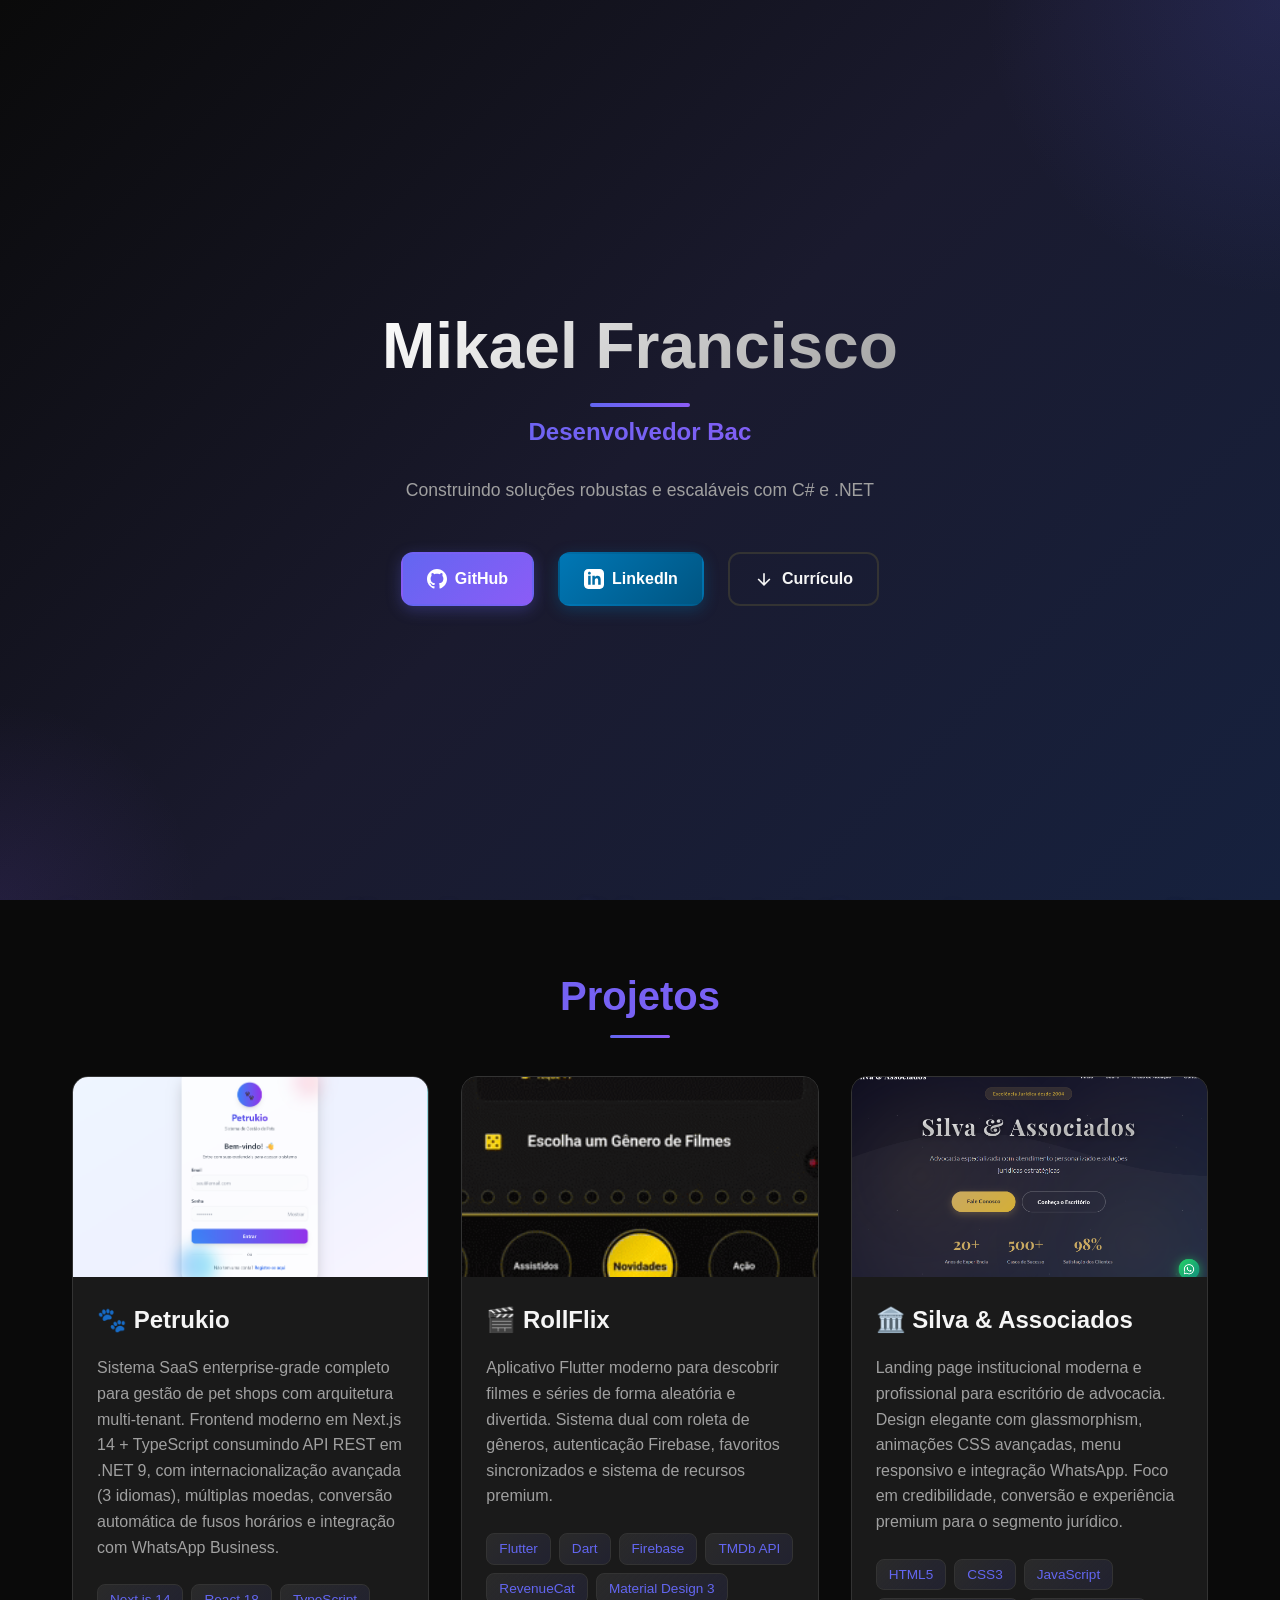
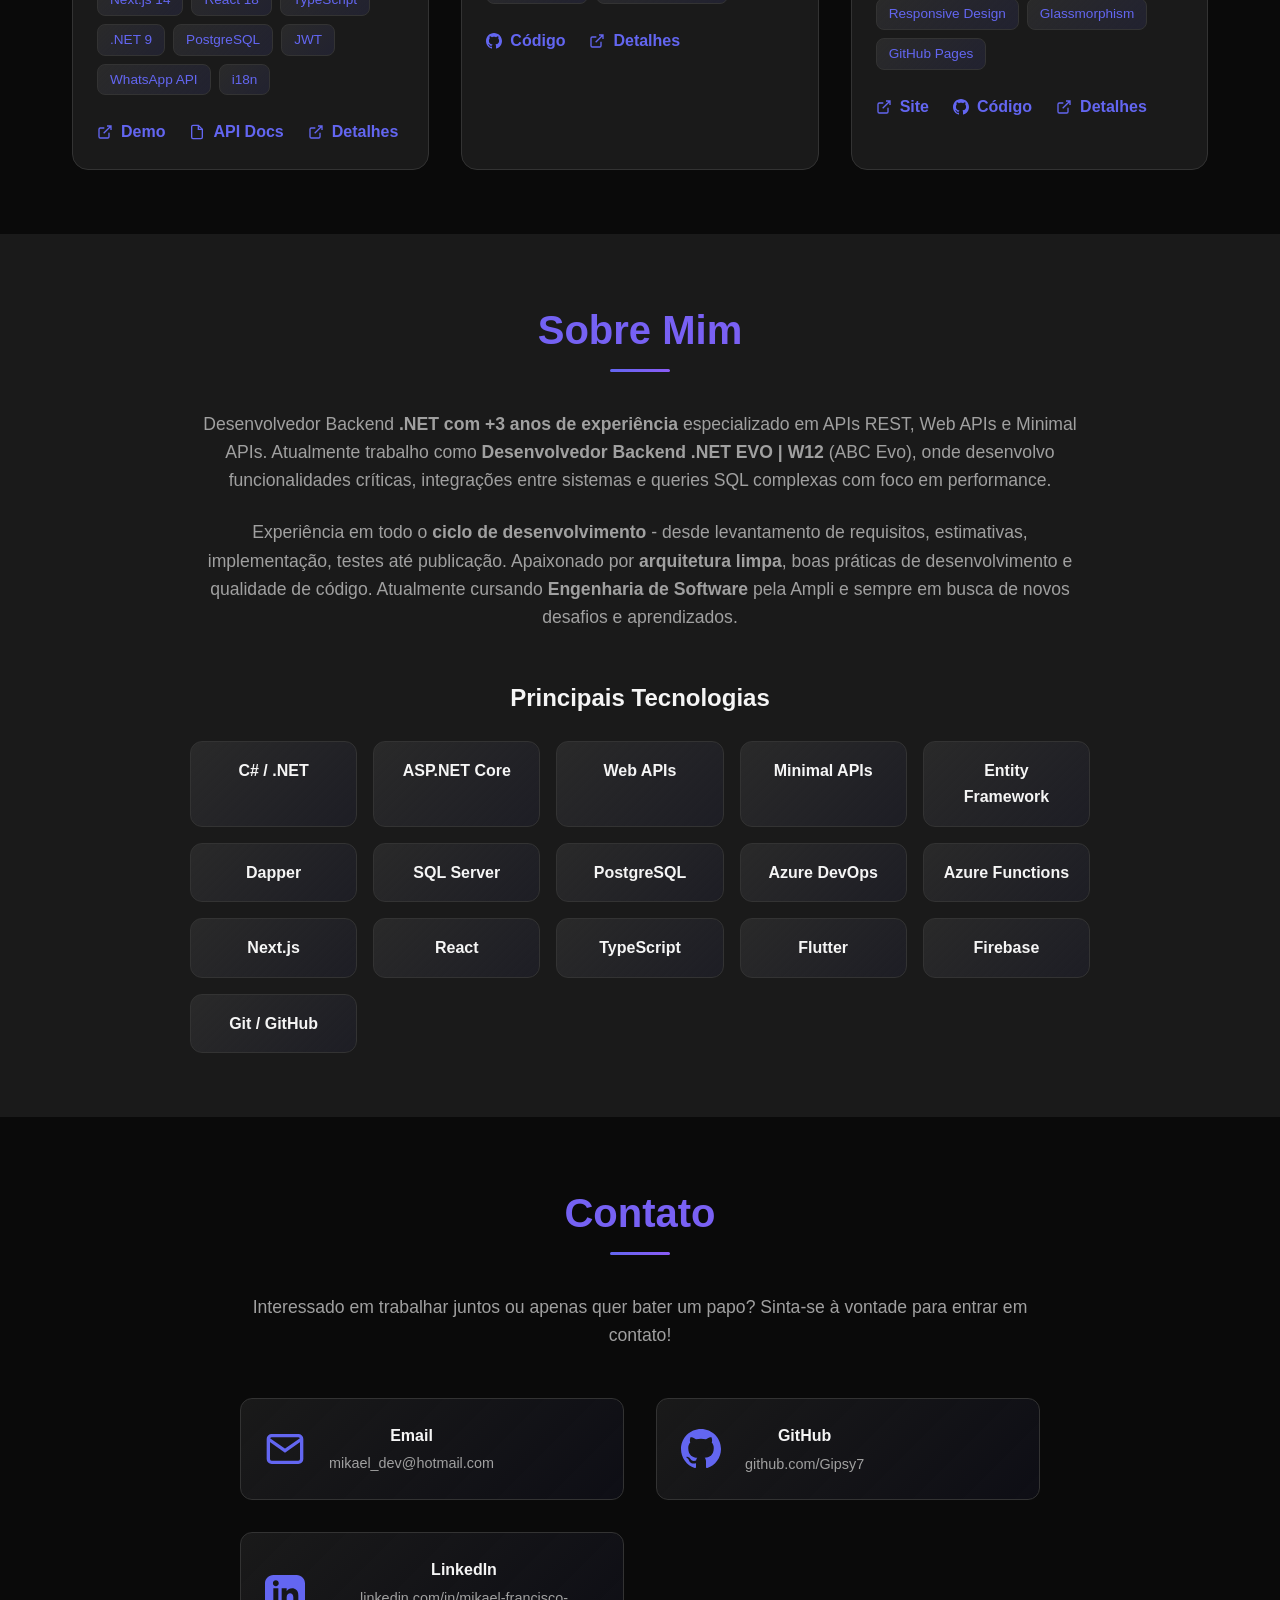
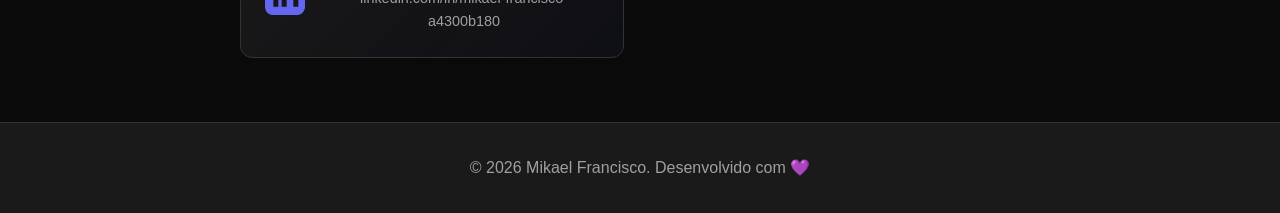
==== commit 2aeb6358: "feat: Enhance project cards with navigation and improve animations" ====
--- a/index.html
+++ b/index.html
@@ -53,7 +53,7 @@
             <h2 class="section-title">Projetos</h2>
             <div class="projects-grid">
                 <!-- Project Card 1 - Petrukio -->
-                <div class="project-card">
+                <div class="project-card" data-href="petrukio-details.html">
                     <div class="project-image">
                         <img src="assets/images/Petrukio/petrukiologin.png" alt="Petrukio - Sistema SaaS para Pet Shops">
                     </div>
@@ -99,7 +99,7 @@
                 </div>
 
                 <!-- Project Card 2 - RollFlix -->
-                <div class="project-card">
+                <div class="project-card" data-href="rollflix-details.html">
                     <div class="project-image">
                         <img src="assets/images/Rollflix/aj6xe1.gif" alt="RollFlix - Descubra filmes e séries">
                     </div>
@@ -135,7 +135,7 @@
                 </div>
 
                 <!-- Project Card 3 - Silva & Associados -->
-                <div class="project-card">
+                <div class="project-card" data-href="silva-details.html">
                     <div class="project-image">
                         <img src="assets/images/Silva/landingpageSilva.png" alt="Silva & Associados - Landing Page">
                     </div>
--- a/style.css
+++ b/style.css
@@ -136,15 +136,15 @@
 
 @keyframes float {
     0%, 100% { 
-        transform: translate(0, 0) scale(1) rotate(0deg);
+        transform: translate(0, 0) scale(1);
         opacity: 0.5;
     }
     33% { 
-        transform: translate(30px, -30px) scale(1.1) rotate(120deg);
-        opacity: 0.8;
+        transform: translate(25px, -25px) scale(1.05);
+        opacity: 0.75;
     }
     66% { 
-        transform: translate(-20px, 20px) scale(0.9) rotate(240deg);
+        transform: translate(-18px, 18px) scale(0.97);
         opacity: 0.6;
     }
 }
@@ -153,7 +153,6 @@
     text-align: center;
     position: relative;
     z-index: 1;
-    transition: transform 0.3s cubic-bezier(0.4, 0, 0.2, 1);
     will-change: transform;
 }
 
@@ -184,7 +183,7 @@
 @keyframes slideInDown {
     from {
         opacity: 0;
-        transform: translateY(-30px);
+        transform: translateY(-20px);
     }
     to {
         opacity: 1;
@@ -221,7 +220,7 @@
 @keyframes slideInUp {
     from {
         opacity: 0;
-        transform: translateY(30px);
+        transform: translateY(20px);
     }
     to {
         opacity: 1;
@@ -248,7 +247,7 @@
 }
 
 .hero-links .btn {
-    animation: popIn 0.5s cubic-bezier(0.68, -0.55, 0.265, 1.55) backwards;
+    animation: popIn 0.5s cubic-bezier(0.22, 1, 0.36, 1) backwards;
 }
 
 .hero-links .btn:nth-child(1) { animation-delay: 0.7s; }
@@ -258,14 +257,14 @@
 @keyframes popIn {
     0% {
         opacity: 0;
-        transform: scale(0.5) rotate(-5deg);
-    }
-    70% {
-        transform: scale(1.05) rotate(2deg);
+        transform: scale(0.75) translateY(8px);
+    }
+    60% {
+        transform: scale(1.03) translateY(-2px);
     }
     100% {
         opacity: 1;
-        transform: scale(1) rotate(0deg);
+        transform: scale(1) translateY(0);
     }
 }
 
@@ -825,7 +824,7 @@
 @keyframes fadeIn {
     from {
         opacity: 0;
-        transform: translateY(30px);
+        transform: translateY(16px);
     }
     to {
         opacity: 1;
@@ -834,7 +833,7 @@
 }
 
 .fade-in {
-    animation: fadeIn 0.8s cubic-bezier(0.4, 0, 0.2, 1) forwards;
+    animation: fadeIn 0.6s cubic-bezier(0.22, 1, 0.36, 1) forwards;
     opacity: 1 !important;
 }
 
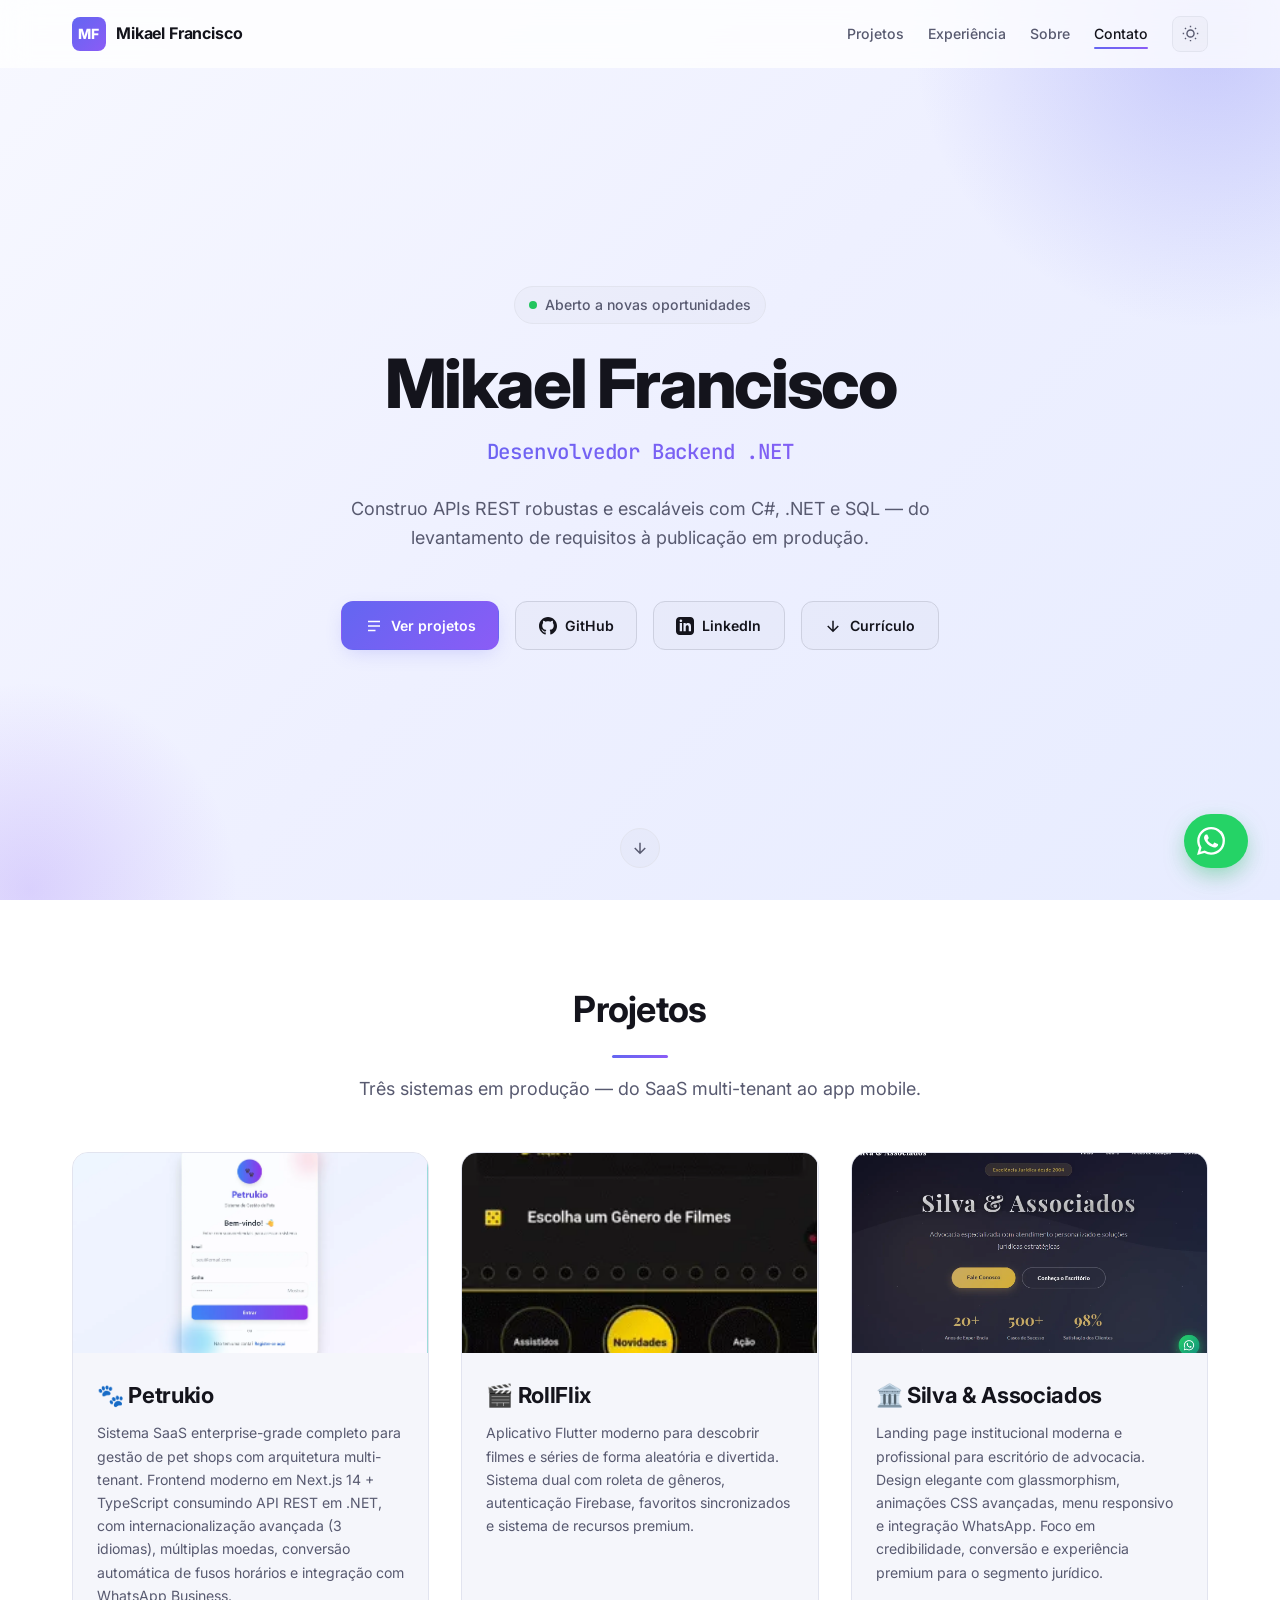
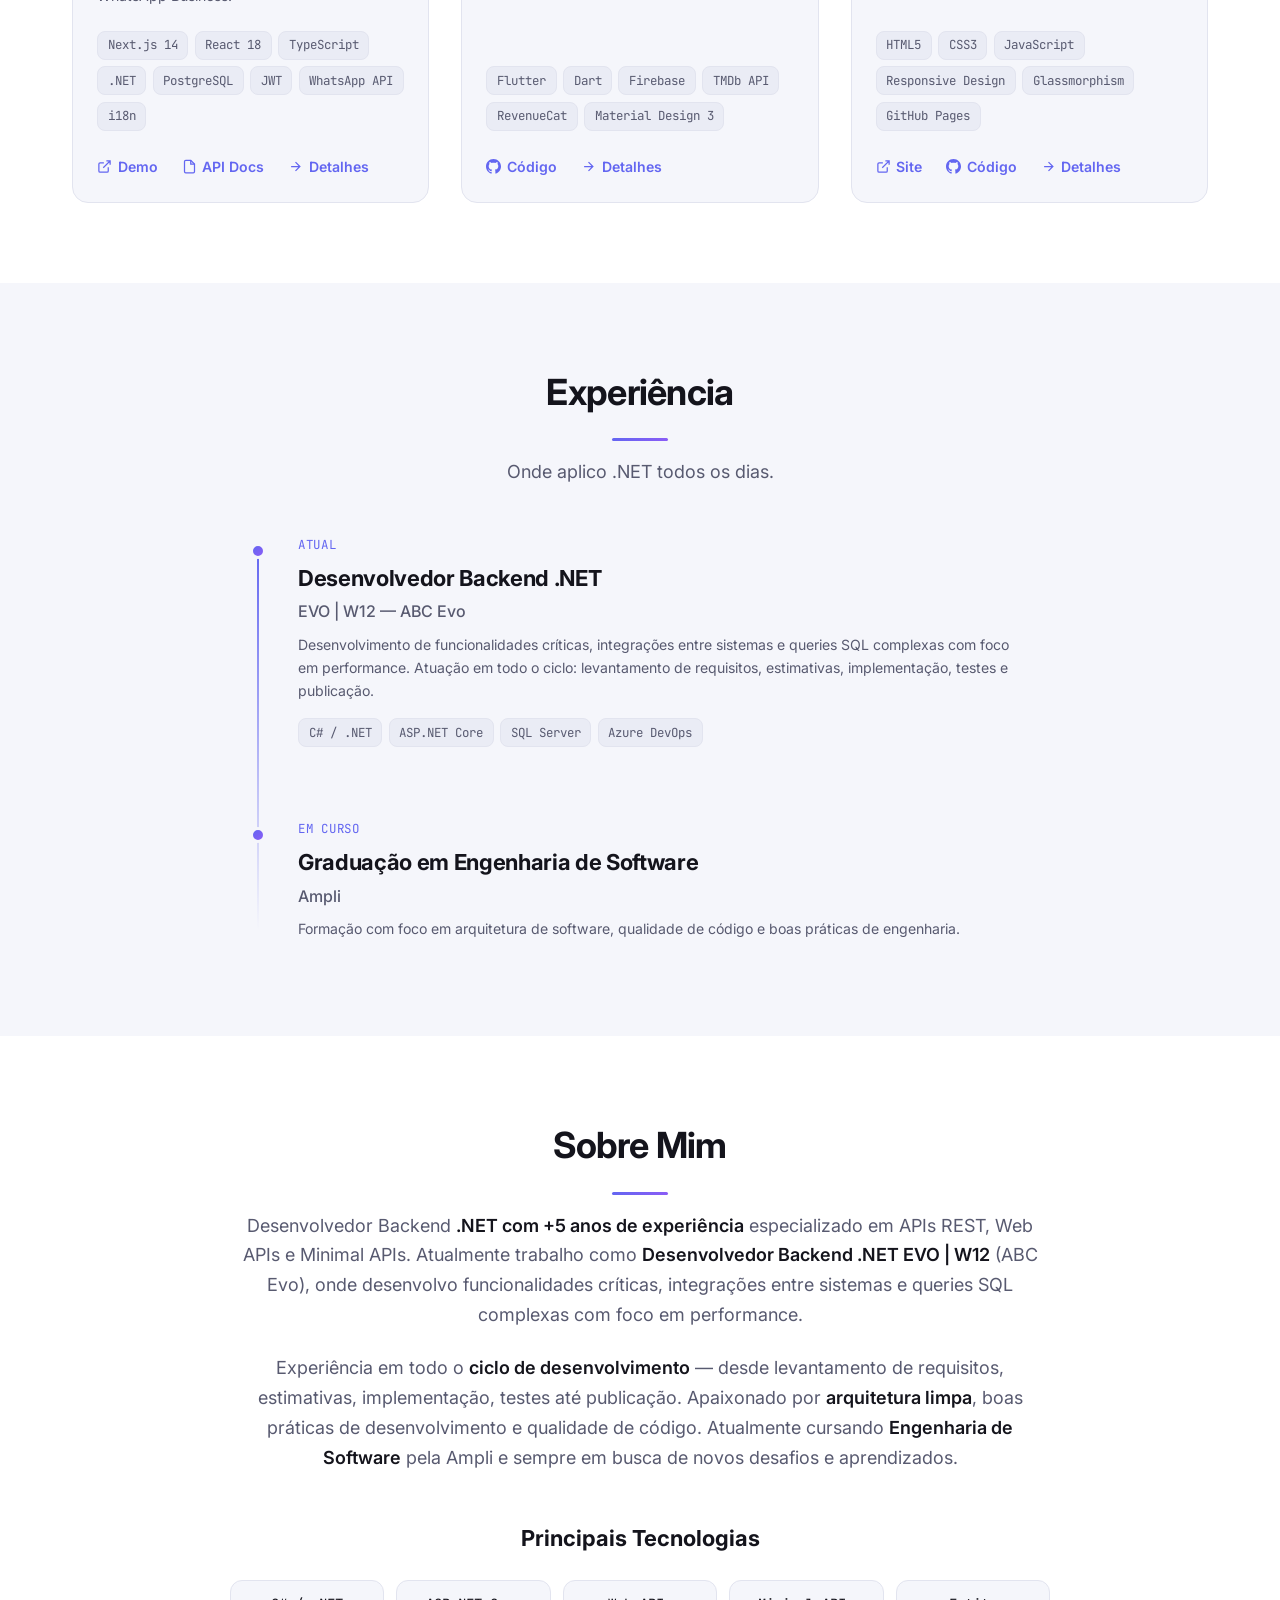
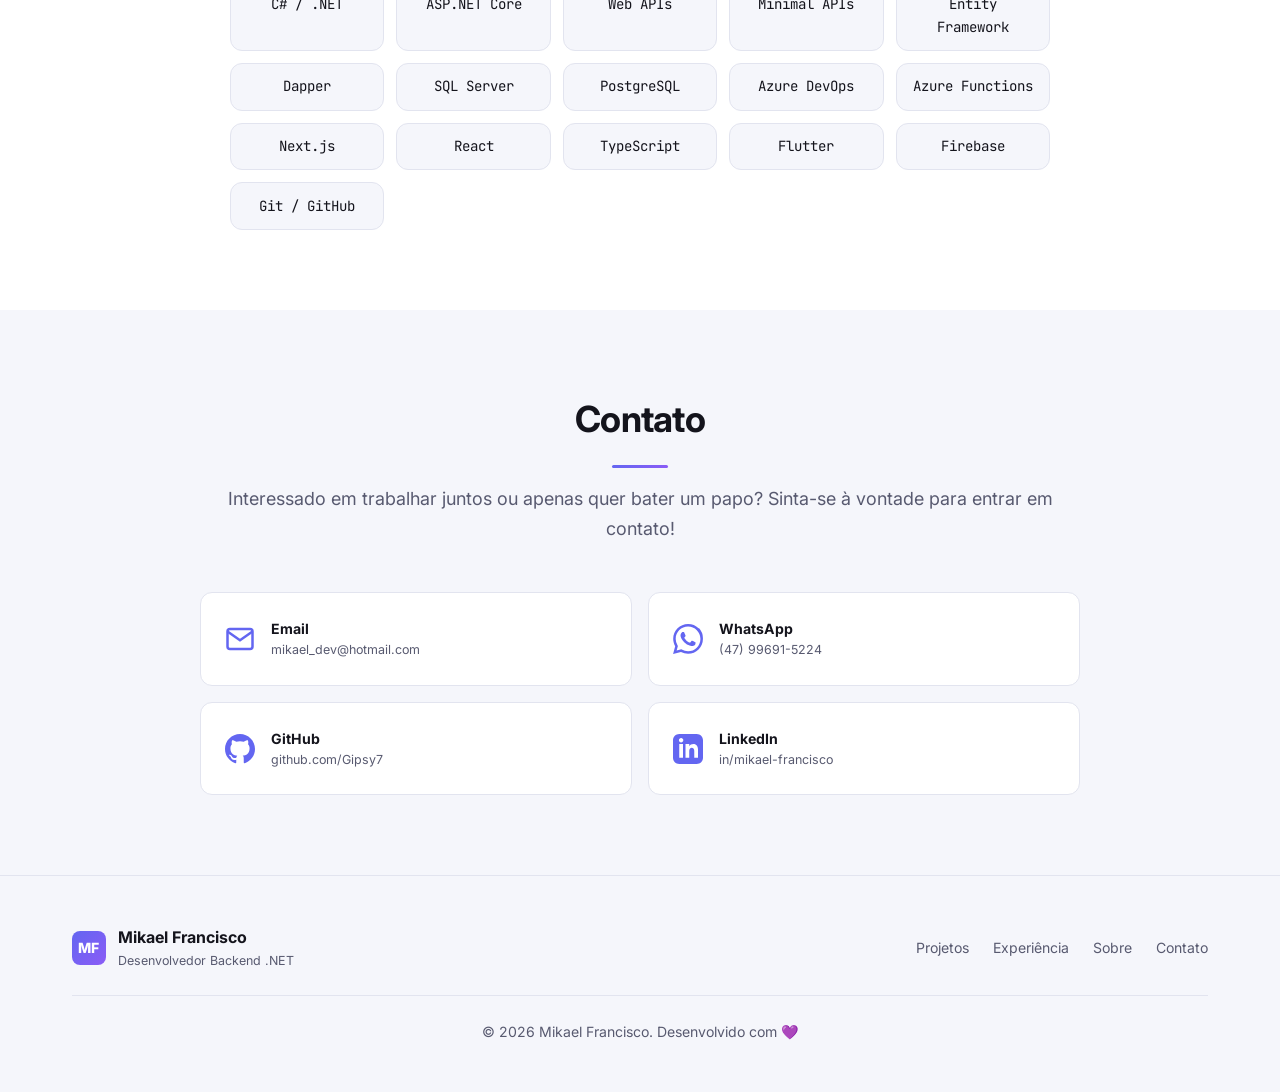
==== commit 21b694c0: "feat: reformula portfólio com SEO, performance e refinamento visual Corrige bugs que custavam contat" ====
--- a/index.html
+++ b/index.html
@@ -3,41 +3,176 @@
 <head>
     <meta charset="UTF-8">
     <meta name="viewport" content="width=device-width, initial-scale=1.0">
-    <meta name="description" content="Portfólio de Desenvolvedor Backend .NET">
-    <title>Mikael Francisco | Desenvolvedor Backend .NET</title>
-    
+
+    <title>Mikael Francisco | Desenvolvedor Backend .NET e C#</title>
+    <meta name="description" content="Desenvolvedor Backend .NET com +3 anos em C#, ASP.NET Core, APIs REST, SQL Server e Azure. Veja projetos reais em produção.">
+    <meta name="author" content="Mikael Francisco">
+    <meta name="robots" content="index, follow, max-image-preview:large">
+    <meta name="theme-color" content="#0a0a0a">
+
+    <link rel="canonical" href="https://mikaelfrancisco.vercel.app/">
+    <link rel="alternate" hreflang="pt-BR" href="https://mikaelfrancisco.vercel.app/">
+    <link rel="alternate" hreflang="x-default" href="https://mikaelfrancisco.vercel.app/">
+
+    <!-- Open Graph -->
+    <meta property="og:type" content="website">
+    <meta property="og:site_name" content="Mikael Francisco">
+    <meta property="og:locale" content="pt_BR">
+    <meta property="og:title" content="Mikael Francisco | Desenvolvedor Backend .NET e C#">
+    <meta property="og:description" content="Desenvolvedor Backend .NET com +3 anos em C#, ASP.NET Core, APIs REST, SQL Server e Azure. Veja projetos reais em produção.">
+    <meta property="og:url" content="https://mikaelfrancisco.vercel.app/">
+    <meta property="og:image" content="https://mikaelfrancisco.vercel.app/og-image.png">
+    <meta property="og:image:width" content="1200">
+    <meta property="og:image:height" content="630">
+    <meta property="og:image:alt" content="Mikael Francisco — Desenvolvedor Backend .NET">
+
+    <!-- Twitter -->
+    <meta name="twitter:card" content="summary_large_image">
+    <meta name="twitter:title" content="Mikael Francisco | Desenvolvedor Backend .NET e C#">
+    <meta name="twitter:description" content="Desenvolvedor Backend .NET com +3 anos em C#, ASP.NET Core, APIs REST, SQL Server e Azure. Veja projetos reais em produção.">
+    <meta name="twitter:image" content="https://mikaelfrancisco.vercel.app/og-image.png">
+
     <!-- Favicon -->
     <link rel="icon" type="image/svg+xml" href="favicon.svg">
-    <link rel="alternate icon" href="favicon.svg">
-    <link rel="apple-touch-icon" href="favicon.svg">
-    
+    <link rel="icon" type="image/png" sizes="32x32" href="favicon-32.png">
+    <link rel="apple-touch-icon" href="apple-touch-icon.png">
+    <link rel="manifest" href="site.webmanifest">
+
+    <!-- Fontes -->
+    <link rel="preconnect" href="https://fonts.googleapis.com">
+    <link rel="preconnect" href="https://fonts.gstatic.com" crossorigin>
+    <link rel="stylesheet" href="https://fonts.googleapis.com/css2?family=Inter:wght@400;500;600;700;800&family=JetBrains+Mono:wght@400;500&display=swap">
+
     <link rel="stylesheet" href="style.css">
+
+    <!-- Evita flash de tema errado antes do CSS aplicar -->
+    <script>
+        (function () {
+            try {
+                var saved = localStorage.getItem('theme');
+                var theme = saved || (window.matchMedia('(prefers-color-scheme: light)').matches ? 'light' : 'dark');
+                document.documentElement.setAttribute('data-theme', theme);
+            } catch (e) {
+                document.documentElement.setAttribute('data-theme', 'dark');
+            }
+        })();
+    </script>
+
+    <script type="application/ld+json">
+    {
+        "@context": "https://schema.org",
+        "@graph": [
+            {
+                "@type": "Person",
+                "@id": "https://mikaelfrancisco.vercel.app/#person",
+                "name": "Mikael Francisco",
+                "jobTitle": "Desenvolvedor Backend .NET",
+                "description": "Desenvolvedor Backend .NET com mais de 3 anos de experiência em APIs REST, Web APIs e Minimal APIs.",
+                "url": "https://mikaelfrancisco.vercel.app/",
+                "image": "https://mikaelfrancisco.vercel.app/og-image.png",
+                "email": "mailto:mikael_dev@hotmail.com",
+                "telephone": "+55-47-99691-5224",
+                "nationality": "BR",
+                "sameAs": [
+                    "https://github.com/Gipsy7",
+                    "https://www.linkedin.com/in/mikael-francisco-a4300b180"
+                ],
+                "worksFor": {
+                    "@type": "Organization",
+                    "name": "ABC Evo | W12"
+                },
+                "alumniOf": {
+                    "@type": "EducationalOrganization",
+                    "name": "Ampli"
+                },
+                "knowsAbout": [
+                    "C#", ".NET", "ASP.NET Core", "Web APIs", "Minimal APIs",
+                    "Entity Framework", "Dapper", "SQL Server", "PostgreSQL",
+                    "Azure DevOps", "Azure Functions", "Next.js", "React",
+                    "TypeScript", "Flutter", "Firebase", "Git"
+                ]
+            },
+            {
+                "@type": "WebSite",
+                "@id": "https://mikaelfrancisco.vercel.app/#website",
+                "url": "https://mikaelfrancisco.vercel.app/",
+                "name": "Mikael Francisco — Portfólio",
+                "inLanguage": "pt-BR",
+                "publisher": { "@id": "https://mikaelfrancisco.vercel.app/#person" }
+            }
+        ]
+    }
+    </script>
 </head>
 <body>
+    <a href="#main" class="skip-link">Pular para o conteúdo</a>
+
+    <!-- Navbar -->
+    <nav class="navbar" id="navbar">
+        <div class="container navbar-inner">
+            <a href="#top" class="navbar-brand">
+                <span class="navbar-mark">MF</span>
+                <span class="navbar-name">Mikael Francisco</span>
+            </a>
+            <button class="navbar-toggle" aria-label="Abrir menu" aria-expanded="false" aria-controls="navbar-menu">
+                <span></span><span></span><span></span>
+            </button>
+            <ul class="navbar-menu" id="navbar-menu">
+                <li><a href="#projects">Projetos</a></li>
+                <li><a href="#experience">Experiência</a></li>
+                <li><a href="#about">Sobre</a></li>
+                <li><a href="#contact">Contato</a></li>
+                <li>
+                    <button class="theme-toggle" aria-label="Alternar tema claro e escuro" title="Alternar tema">
+                        <svg class="theme-icon-dark" viewBox="0 0 24 24" fill="none" stroke="currentColor" stroke-width="2" aria-hidden="true">
+                            <path d="M21 12.79A9 9 0 1 1 11.21 3 7 7 0 0 0 21 12.79z"/>
+                        </svg>
+                        <svg class="theme-icon-light" viewBox="0 0 24 24" fill="none" stroke="currentColor" stroke-width="2" aria-hidden="true">
+                            <circle cx="12" cy="12" r="5"/>
+                            <path d="M12 1v2M12 21v2M4.22 4.22l1.42 1.42M18.36 18.36l1.42 1.42M1 12h2M21 12h2M4.22 19.78l1.42-1.42M18.36 5.64l1.42-1.42"/>
+                        </svg>
+                    </button>
+                </li>
+            </ul>
+        </div>
+    </nav>
+
+    <main id="main">
     <!-- Header / Hero Section -->
-    <header class="hero">
+    <header class="hero" id="top">
         <div class="container">
             <div class="hero-content">
+                <p class="hero-availability">
+                    <span class="hero-availability-dot" aria-hidden="true"></span>
+                    Aberto a novas oportunidades
+                </p>
                 <h1 class="hero-title">Mikael Francisco</h1>
                 <p class="hero-subtitle">Desenvolvedor Backend .NET</p>
                 <p class="hero-description">
-                    Construindo soluções robustas e escaláveis com C# e .NET
+                    Construo APIs REST robustas e escaláveis com C#, .NET e SQL — do levantamento
+                    de requisitos à publicação em produção.
                 </p>
                 <div class="hero-links">
-                    <a href="https://github.com/Gipsy7" target="_blank" class="btn btn-primary">
-                        <svg class="icon" viewBox="0 0 24 24" fill="currentColor">
+                    <a href="#projects" class="btn btn-primary">
+                        <svg class="icon" viewBox="0 0 24 24" fill="none" stroke="currentColor" stroke-width="2" aria-hidden="true">
+                            <path d="M4 6h16M4 12h16M4 18h10"/>
+                        </svg>
+                        Ver projetos
+                    </a>
+                    <a href="https://github.com/Gipsy7" target="_blank" rel="noopener" class="btn btn-outline">
+                        <svg class="icon" viewBox="0 0 24 24" fill="currentColor" aria-hidden="true">
                             <path d="M12 0c-6.626 0-12 5.373-12 12 0 5.302 3.438 9.8 8.207 11.387.599.111.793-.261.793-.577v-2.234c-3.338.726-4.033-1.416-4.033-1.416-.546-1.387-1.333-1.756-1.333-1.756-1.089-.745.083-.729.083-.729 1.205.084 1.839 1.237 1.839 1.237 1.07 1.834 2.807 1.304 3.492.997.107-.775.418-1.305.762-1.604-2.665-.305-5.467-1.334-5.467-5.931 0-1.311.469-2.381 1.236-3.221-.124-.303-.535-1.524.117-3.176 0 0 1.008-.322 3.301 1.23.957-.266 1.983-.399 3.003-.404 1.02.005 2.047.138 3.006.404 2.291-1.552 3.297-1.23 3.297-1.23.653 1.653.242 2.874.118 3.176.77.84 1.235 1.911 1.235 3.221 0 4.609-2.807 5.624-5.479 5.921.43.372.823 1.102.823 2.222v3.293c0 .319.192.694.801.576 4.765-1.589 8.199-6.086 8.199-11.386 0-6.627-5.373-12-12-12z"/>
                         </svg>
                         GitHub
                     </a>
-                    <a href="https://www.linkedin.com/in/mikael-francisco-a4300b180" target="_blank" class="btn btn-secondary">
-                        <svg class="icon" viewBox="0 0 24 24" fill="currentColor">
+                    <a href="https://www.linkedin.com/in/mikael-francisco-a4300b180" target="_blank" rel="noopener" class="btn btn-outline">
+                        <svg class="icon" viewBox="0 0 24 24" fill="currentColor" aria-hidden="true">
                             <path d="M19 0h-14c-2.761 0-5 2.239-5 5v14c0 2.761 2.239 5 5 5h14c2.762 0 5-2.239 5-5v-14c0-2.761-2.238-5-5-5zm-11 19h-3v-11h3v11zm-1.5-12.268c-.966 0-1.75-.79-1.75-1.764s.784-1.764 1.75-1.764 1.75.79 1.75 1.764-.783 1.764-1.75 1.764zm13.5 12.268h-3v-5.604c0-3.368-4-3.113-4 0v5.604h-3v-11h3v1.765c1.396-2.586 7-2.777 7 2.476v6.759z"/>
                         </svg>
                         LinkedIn
                     </a>
-                    <a href="assets/Currículo - Mikael Francisco - Desenvolvedor 2026.pdf" target="_blank" class="btn btn-outline">
-                        <svg class="icon" viewBox="0 0 24 24" fill="none" stroke="currentColor" stroke-width="2">
+                    <a href="assets/curriculo-mikael-francisco-2026.pdf" target="_blank" rel="noopener" class="btn btn-outline">
+                        <svg class="icon" viewBox="0 0 24 24" fill="none" stroke="currentColor" stroke-width="2" aria-hidden="true">
                             <path d="M12 5v14M5 12l7 7 7-7"/>
                         </svg>
                         Currículo
@@ -45,68 +180,87 @@
                 </div>
             </div>
         </div>
+        <a href="#projects" class="scroll-cue" aria-label="Rolar para os projetos">
+            <svg viewBox="0 0 24 24" fill="none" stroke="currentColor" stroke-width="2" aria-hidden="true">
+                <path d="M12 5v14M5 12l7 7 7-7"/>
+            </svg>
+        </a>
     </header>
 
     <!-- Projects Section -->
     <section id="projects" class="section">
         <div class="container">
             <h2 class="section-title">Projetos</h2>
+            <p class="section-subtitle">
+                Três sistemas em produção — do SaaS multi-tenant ao app mobile.
+            </p>
             <div class="projects-grid">
                 <!-- Project Card 1 - Petrukio -->
-                <div class="project-card" data-href="petrukio-details.html">
+                <article class="project-card" data-href="petrukio.html">
                     <div class="project-image">
-                        <img src="assets/images/Petrukio/petrukiologin.png" alt="Petrukio - Sistema SaaS para Pet Shops">
+                        <img src="assets/images/Petrukio/petrukiologin.webp"
+                             alt="Tela de login do Petrukio, sistema SaaS para pet shops"
+                             width="1459" height="908" loading="lazy" decoding="async">
                     </div>
                     <div class="project-content">
-                        <h3 class="project-title">🐾 Petrukio</h3>
+                        <h3 class="project-title">
+                            <a href="petrukio.html" class="project-title-link">🐾 Petrukio</a>
+                        </h3>
                         <p class="project-description">
-                            Sistema SaaS enterprise-grade completo para gestão de pet shops com arquitetura multi-tenant. 
-                            Frontend moderno em Next.js 14 + TypeScript consumindo API REST em .NET 9, com internacionalização 
+                            Sistema SaaS enterprise-grade completo para gestão de pet shops com arquitetura multi-tenant.
+                            Frontend moderno em Next.js 14 + TypeScript consumindo API REST em .NET, com internacionalização
                             avançada (3 idiomas), múltiplas moedas, conversão automática de fusos horários e integração com WhatsApp Business.
                         </p>
                         <div class="project-tech">
                             <span class="tech-tag">Next.js 14</span>
                             <span class="tech-tag">React 18</span>
                             <span class="tech-tag">TypeScript</span>
-                            <span class="tech-tag">.NET 9</span>
+                            <span class="tech-tag">.NET</span>
                             <span class="tech-tag">PostgreSQL</span>
                             <span class="tech-tag">JWT</span>
                             <span class="tech-tag">WhatsApp API</span>
                             <span class="tech-tag">i18n</span>
                         </div>
                         <div class="project-links">
-                            <a href="https://petrukio-app.vercel.app" target="_blank" class="project-link">
-                                <svg class="icon-small" viewBox="0 0 24 24" fill="none" stroke="currentColor" stroke-width="2">
+                            <a href="https://petrukio-app.vercel.app" target="_blank" rel="noopener" class="project-link">
+                                <svg class="icon-small" viewBox="0 0 24 24" fill="none" stroke="currentColor" stroke-width="2" aria-hidden="true">
                                     <path d="M18 13v6a2 2 0 0 1-2 2H5a2 2 0 0 1-2-2V8a2 2 0 0 1 2-2h6M15 3h6v6M10 14L21 3"/>
                                 </svg>
                                 Demo
                             </a>
-                            <a href="https://petrukioapp-api.onrender.com/scalar/v1" target="_blank" class="project-link">
-                                <svg class="icon-small" viewBox="0 0 24 24" fill="none" stroke="currentColor" stroke-width="2">
+                            <a href="https://petrukioapp-api.onrender.com/scalar/v1" target="_blank" rel="noopener" class="project-link">
+                                <svg class="icon-small" viewBox="0 0 24 24" fill="none" stroke="currentColor" stroke-width="2" aria-hidden="true">
                                     <path d="M14 2H6a2 2 0 0 0-2 2v16a2 2 0 0 0 2 2h12a2 2 0 0 0 2-2V8z"/>
                                     <polyline points="14 2 14 8 20 8"/>
                                 </svg>
                                 API Docs
                             </a>
-                            <a href="petrukio-details.html" class="project-link">
-                                <svg class="icon-small" viewBox="0 0 24 24" fill="none" stroke="currentColor" stroke-width="2">
-                                    <path d="M18 13v6a2 2 0 0 1-2 2H5a2 2 0 0 1-2-2V8a2 2 0 0 1 2-2h6M15 3h6v6M10 14L21 3"/>
+                            <a href="petrukio.html" class="project-link">
+                                <svg class="icon-small" viewBox="0 0 24 24" fill="none" stroke="currentColor" stroke-width="2" aria-hidden="true">
+                                    <path d="M5 12h14M12 5l7 7-7 7"/>
                                 </svg>
                                 Detalhes
                             </a>
                         </div>
                     </div>
-                </div>
+                </article>
 
                 <!-- Project Card 2 - RollFlix -->
-                <div class="project-card" data-href="rollflix-details.html">
+                <article class="project-card" data-href="rollflix.html">
                     <div class="project-image">
-                        <img src="assets/images/Rollflix/aj6xe1.gif" alt="RollFlix - Descubra filmes e séries">
+                        <video poster="assets/images/Rollflix/poster/aj6xe1.webp"
+                               width="260" height="578"
+                               muted loop playsinline preload="none"
+                               aria-label="Demonstração do app RollFlix">
+                            <source src="assets/video/aj6xe1.mp4" type="video/mp4">
+                        </video>
                     </div>
                     <div class="project-content">
-                        <h3 class="project-title">🎬 RollFlix</h3>
+                        <h3 class="project-title">
+                            <a href="rollflix.html" class="project-title-link">🎬 RollFlix</a>
+                        </h3>
                         <p class="project-description">
-                            Aplicativo Flutter moderno para descobrir filmes e séries de forma aleatória e divertida. 
+                            Aplicativo Flutter moderno para descobrir filmes e séries de forma aleatória e divertida.
                             Sistema dual com roleta de gêneros, autenticação Firebase, favoritos sincronizados e sistema de recursos premium.
                         </p>
                         <div class="project-tech">
@@ -118,32 +272,36 @@
                             <span class="tech-tag">Material Design 3</span>
                         </div>
                         <div class="project-links">
-                            <a href="https://github.com/Gipsy7/RollFlix" target="_blank" class="project-link">
-                                <svg class="icon-small" viewBox="0 0 24 24" fill="currentColor">
+                            <a href="https://github.com/Gipsy7/RollFlix" target="_blank" rel="noopener" class="project-link">
+                                <svg class="icon-small" viewBox="0 0 24 24" fill="currentColor" aria-hidden="true">
                                     <path d="M12 0c-6.626 0-12 5.373-12 12 0 5.302 3.438 9.8 8.207 11.387.599.111.793-.261.793-.577v-2.234c-3.338.726-4.033-1.416-4.033-1.416-.546-1.387-1.333-1.756-1.333-1.756-1.089-.745.083-.729.083-.729 1.205.084 1.839 1.237 1.839 1.237 1.07 1.834 2.807 1.304 3.492.997.107-.775.418-1.305.762-1.604-2.665-.305-5.467-1.334-5.467-5.931 0-1.311.469-2.381 1.236-3.221-.124-.303-.535-1.524.117-3.176 0 0 1.008-.322 3.301 1.23.957-.266 1.983-.399 3.003-.404 1.02.005 2.047.138 3.006.404 2.291-1.552 3.297-1.23 3.297-1.23.653 1.653.242 2.874.118 3.176.77.84 1.235 1.911 1.235 3.221 0 4.609-2.807 5.624-5.479 5.921.43.372.823 1.102.823 2.222v3.293c0 .319.192.694.801.576 4.765-1.589 8.199-6.086 8.199-11.386 0-6.627-5.373-12-12-12z"/>
                                 </svg>
                                 Código
                             </a>
-                            <a href="rollflix-details.html" class="project-link">
-                                <svg class="icon-small" viewBox="0 0 24 24" fill="none" stroke="currentColor" stroke-width="2">
-                                    <path d="M18 13v6a2 2 0 0 1-2 2H5a2 2 0 0 1-2-2V8a2 2 0 0 1 2-2h6M15 3h6v6M10 14L21 3"/>
+                            <a href="rollflix.html" class="project-link">
+                                <svg class="icon-small" viewBox="0 0 24 24" fill="none" stroke="currentColor" stroke-width="2" aria-hidden="true">
+                                    <path d="M5 12h14M12 5l7 7-7 7"/>
                                 </svg>
                                 Detalhes
                             </a>
                         </div>
                     </div>
-                </div>
+                </article>
 
                 <!-- Project Card 3 - Silva & Associados -->
-                <div class="project-card" data-href="silva-details.html">
+                <article class="project-card" data-href="silva.html">
                     <div class="project-image">
-                        <img src="assets/images/Silva/landingpageSilva.png" alt="Silva & Associados - Landing Page">
+                        <img src="assets/images/Silva/landingpageSilva.webp"
+                             alt="Landing page do escritório de advocacia Silva &amp; Associados"
+                             width="1400" height="867" loading="lazy" decoding="async">
                     </div>
                     <div class="project-content">
-                        <h3 class="project-title">🏛️ Silva & Associados</h3>
+                        <h3 class="project-title">
+                            <a href="silva.html" class="project-title-link">🏛️ Silva &amp; Associados</a>
+                        </h3>
                         <p class="project-description">
-                            Landing page institucional moderna e profissional para escritório de advocacia. 
-                            Design elegante com glassmorphism, animações CSS avançadas, menu responsivo e integração WhatsApp. 
+                            Landing page institucional moderna e profissional para escritório de advocacia.
+                            Design elegante com glassmorphism, animações CSS avançadas, menu responsivo e integração WhatsApp.
                             Foco em credibilidade, conversão e experiência premium para o segmento jurídico.
                         </p>
                         <div class="project-tech">
@@ -155,46 +313,88 @@
                             <span class="tech-tag">GitHub Pages</span>
                         </div>
                         <div class="project-links">
-                            <a href="https://gipsy7.github.io/SilvaAssociadosLandingPage/" target="_blank" class="project-link">
-                                <svg class="icon-small" viewBox="0 0 24 24" fill="none" stroke="currentColor" stroke-width="2">
+                            <a href="https://gipsy7.github.io/SilvaAssociadosLandingPage/" target="_blank" rel="noopener" class="project-link">
+                                <svg class="icon-small" viewBox="0 0 24 24" fill="none" stroke="currentColor" stroke-width="2" aria-hidden="true">
                                     <path d="M18 13v6a2 2 0 0 1-2 2H5a2 2 0 0 1-2-2V8a2 2 0 0 1 2-2h6M15 3h6v6M10 14L21 3"/>
                                 </svg>
                                 Site
                             </a>
-                            <a href="https://github.com/Gipsy7/SilvaAssociadosLandingPage" target="_blank" class="project-link">
-                                <svg class="icon-small" viewBox="0 0 24 24" fill="currentColor">
+                            <a href="https://github.com/Gipsy7/SilvaAssociadosLandingPage" target="_blank" rel="noopener" class="project-link">
+                                <svg class="icon-small" viewBox="0 0 24 24" fill="currentColor" aria-hidden="true">
                                     <path d="M12 0c-6.626 0-12 5.373-12 12 0 5.302 3.438 9.8 8.207 11.387.599.111.793-.261.793-.577v-2.234c-3.338.726-4.033-1.416-4.033-1.416-.546-1.387-1.333-1.756-1.333-1.756-1.089-.745.083-.729.083-.729 1.205.084 1.839 1.237 1.839 1.237 1.07 1.834 2.807 1.304 3.492.997.107-.775.418-1.305.762-1.604-2.665-.305-5.467-1.334-5.467-5.931 0-1.311.469-2.381 1.236-3.221-.124-.303-.535-1.524.117-3.176 0 0 1.008-.322 3.301 1.23.957-.266 1.983-.399 3.003-.404 1.02.005 2.047.138 3.006.404 2.291-1.552 3.297-1.23 3.297-1.23.653 1.653.242 2.874.118 3.176.77.84 1.235 1.911 1.235 3.221 0 4.609-2.807 5.624-5.479 5.921.43.372.823 1.102.823 2.222v3.293c0 .319.192.694.801.576 4.765-1.589 8.199-6.086 8.199-11.386 0-6.627-5.373-12-12-12z"/>
                                 </svg>
                                 Código
                             </a>
-                            <a href="silva-details.html" class="project-link">
-                                <svg class="icon-small" viewBox="0 0 24 24" fill="none" stroke="currentColor" stroke-width="2">
-                                    <path d="M18 13v6a2 2 0 0 1-2 2H5a2 2 0 0 1-2-2V8a2 2 0 0 1 2-2h6M15 3h6v6M10 14L21 3"/>
+                            <a href="silva.html" class="project-link">
+                                <svg class="icon-small" viewBox="0 0 24 24" fill="none" stroke="currentColor" stroke-width="2" aria-hidden="true">
+                                    <path d="M5 12h14M12 5l7 7-7 7"/>
                                 </svg>
                                 Detalhes
                             </a>
                         </div>
                     </div>
-                </div>
+                </article>
             </div>
         </div>
     </section>
 
+    <!-- Experience Section -->
+    <section id="experience" class="section section-alt">
+        <div class="container">
+            <h2 class="section-title">Experiência</h2>
+            <p class="section-subtitle">Onde aplico .NET todos os dias.</p>
+            <ol class="timeline">
+                <!-- TODO Mikael: troque "Atual" pelo período real, ex.: "2023 — Atual" -->
+                <li class="timeline-item">
+                    <div class="timeline-marker" aria-hidden="true"></div>
+                    <div class="timeline-body">
+                        <p class="timeline-period">Atual</p>
+                        <h3 class="timeline-role">Desenvolvedor Backend .NET</h3>
+                        <p class="timeline-org">EVO | W12 — ABC Evo</p>
+                        <p class="timeline-text">
+                            Desenvolvimento de funcionalidades críticas, integrações entre sistemas e queries SQL
+                            complexas com foco em performance. Atuação em todo o ciclo: levantamento de requisitos,
+                            estimativas, implementação, testes e publicação.
+                        </p>
+                        <div class="project-tech">
+                            <span class="tech-tag">C# / .NET</span>
+                            <span class="tech-tag">ASP.NET Core</span>
+                            <span class="tech-tag">SQL Server</span>
+                            <span class="tech-tag">Azure DevOps</span>
+                        </div>
+                    </div>
+                </li>
+                <li class="timeline-item">
+                    <div class="timeline-marker" aria-hidden="true"></div>
+                    <div class="timeline-body">
+                        <p class="timeline-period">Em curso</p>
+                        <h3 class="timeline-role">Graduação em Engenharia de Software</h3>
+                        <p class="timeline-org">Ampli</p>
+                        <p class="timeline-text">
+                            Formação com foco em arquitetura de software, qualidade de código e boas práticas
+                            de engenharia.
+                        </p>
+                    </div>
+                </li>
+            </ol>
+        </div>
+    </section>
+
     <!-- About Section -->
-    <section id="about" class="section section-alt">
+    <section id="about" class="section">
         <div class="container">
             <h2 class="section-title">Sobre Mim</h2>
             <div class="about-content">
                 <p class="about-text">
-                    Desenvolvedor Backend <strong>.NET com +3 anos de experiência</strong> especializado em APIs REST, 
-                    Web APIs e Minimal APIs. Atualmente trabalho como <strong>Desenvolvedor Backend .NET EVO | W12</strong> 
-                    (ABC Evo), onde desenvolvo funcionalidades críticas, integrações entre sistemas e queries SQL 
+                    Desenvolvedor Backend <strong>.NET com +5 anos de experiência</strong> especializado em APIs REST,
+                    Web APIs e Minimal APIs. Atualmente trabalho como <strong>Desenvolvedor Backend .NET EVO | W12</strong>
+                    (ABC Evo), onde desenvolvo funcionalidades críticas, integrações entre sistemas e queries SQL
                     complexas com foco em performance.
                 </p>
                 <p class="about-text">
-                    Experiência em todo o <strong>ciclo de desenvolvimento</strong> - desde levantamento de requisitos, 
-                    estimativas, implementação, testes até publicação. Apaixonado por <strong>arquitetura limpa</strong>, 
-                    boas práticas de desenvolvimento e qualidade de código. Atualmente cursando <strong>Engenharia de Software</strong> 
+                    Experiência em todo o <strong>ciclo de desenvolvimento</strong> — desde levantamento de requisitos,
+                    estimativas, implementação, testes até publicação. Apaixonado por <strong>arquitetura limpa</strong>,
+                    boas práticas de desenvolvimento e qualidade de código. Atualmente cursando <strong>Engenharia de Software</strong>
                     pela Ampli e sempre em busca de novos desafios e aprendizados.
                 </p>
                 <div class="skills">
@@ -223,17 +423,17 @@
     </section>
 
     <!-- Contact Section -->
-    <section id="contact" class="section">
+    <section id="contact" class="section section-alt">
         <div class="container">
             <h2 class="section-title">Contato</h2>
             <div class="contact-content">
                 <p class="contact-intro">
-                    Interessado em trabalhar juntos ou apenas quer bater um papo? 
+                    Interessado em trabalhar juntos ou apenas quer bater um papo?
                     Sinta-se à vontade para entrar em contato!
                 </p>
                 <div class="contact-methods">
-                    <a href="mailto:seuemail@exemplo.com" class="contact-item">
-                        <svg class="contact-icon" viewBox="0 0 24 24" fill="none" stroke="currentColor" stroke-width="2">
+                    <a href="mailto:mikael_dev@hotmail.com" class="contact-item">
+                        <svg class="contact-icon" viewBox="0 0 24 24" fill="none" stroke="currentColor" stroke-width="2" aria-hidden="true">
                             <path d="M4 4h16c1.1 0 2 .9 2 2v12c0 1.1-.9 2-2 2H4c-1.1 0-2-.9-2-2V6c0-1.1.9-2 2-2z"/>
                             <polyline points="22,6 12,13 2,6"/>
                         </svg>
@@ -242,8 +442,17 @@
                             <p>mikael_dev@hotmail.com</p>
                         </div>
                     </a>
-                    <a href="https://github.com/Gipsy7" target="_blank" class="contact-item">
-                        <svg class="contact-icon" viewBox="0 0 24 24" fill="currentColor">
+                    <a href="https://wa.me/5547996915224?text=Ol%C3%A1%20Mikael!%20Vi%20seu%20portf%C3%B3lio%20e%20gostaria%20de%20conversar." target="_blank" rel="noopener" class="contact-item">
+                        <svg class="contact-icon" viewBox="0 0 24 24" fill="currentColor" aria-hidden="true">
+                            <path d="M17.472 14.382c-.297-.149-1.758-.867-2.03-.967-.273-.099-.471-.148-.67.15-.197.297-.767.966-.94 1.164-.173.199-.347.223-.644.075-.297-.15-1.255-.463-2.39-1.475-.883-.788-1.48-1.761-1.653-2.059-.173-.297-.018-.458.13-.606.134-.133.298-.347.446-.52.149-.174.198-.298.298-.497.099-.198.05-.371-.025-.52-.075-.149-.669-1.612-.916-2.207-.242-.579-.487-.5-.669-.51-.173-.008-.371-.01-.57-.01-.198 0-.52.074-.792.372-.272.297-1.04 1.016-1.04 2.479 0 1.462 1.065 2.875 1.213 3.074.149.198 2.096 3.2 5.077 4.487.709.306 1.262.489 1.694.625.712.227 1.36.195 1.872.118.571-.085 1.758-.719 2.006-1.413.247-.694.247-1.289.173-1.413-.074-.124-.272-.198-.57-.347m-5.421 7.403h-.004a9.87 9.87 0 0 1-5.031-1.378l-.361-.214-3.741.982.998-3.648-.235-.374a9.86 9.86 0 0 1-1.51-5.26c.001-5.45 4.436-9.884 9.888-9.884 2.64 0 5.122 1.03 6.988 2.898a9.825 9.825 0 0 1 2.893 6.994c-.003 5.45-4.437 9.884-9.885 9.884m8.413-18.297A11.815 11.815 0 0 0 12.05 0C5.495 0 .16 5.335.157 11.892c0 2.096.547 4.142 1.588 5.945L.057 24l6.305-1.654a11.882 11.882 0 0 0 5.683 1.448h.005c6.554 0 11.89-5.335 11.893-11.893A11.821 11.821 0 0 0 20.885 3.488"/>
+                        </svg>
+                        <div>
+                            <strong>WhatsApp</strong>
+                            <p>(47) 99691-5224</p>
+                        </div>
+                    </a>
+                    <a href="https://github.com/Gipsy7" target="_blank" rel="noopener" class="contact-item">
+                        <svg class="contact-icon" viewBox="0 0 24 24" fill="currentColor" aria-hidden="true">
                             <path d="M12 0c-6.626 0-12 5.373-12 12 0 5.302 3.438 9.8 8.207 11.387.599.111.793-.261.793-.577v-2.234c-3.338.726-4.033-1.416-4.033-1.416-.546-1.387-1.333-1.756-1.333-1.756-1.089-.745.083-.729.083-.729 1.205.084 1.839 1.237 1.839 1.237 1.07 1.834 2.807 1.304 3.492.997.107-.775.418-1.305.762-1.604-2.665-.305-5.467-1.334-5.467-5.931 0-1.311.469-2.381 1.236-3.221-.124-.303-.535-1.524.117-3.176 0 0 1.008-.322 3.301 1.23.957-.266 1.983-.399 3.003-.404 1.02.005 2.047.138 3.006.404 2.291-1.552 3.297-1.23 3.297-1.23.653 1.653.242 2.874.118 3.176.77.84 1.235 1.911 1.235 3.221 0 4.609-2.807 5.624-5.479 5.921.43.372.823 1.102.823 2.222v3.293c0 .319.192.694.801.576 4.765-1.589 8.199-6.086 8.199-11.386 0-6.627-5.373-12-12-12z"/>
                         </svg>
                         <div>
@@ -251,24 +460,38 @@
                             <p>github.com/Gipsy7</p>
                         </div>
                     </a>
-                    <a href="https://linkedin.com/in/mikael-francisco-a4300b180" target="_blank" class="contact-item">
-                        <svg class="contact-icon" viewBox="0 0 24 24" fill="currentColor">
+                    <a href="https://www.linkedin.com/in/mikael-francisco-a4300b180" target="_blank" rel="noopener" class="contact-item">
+                        <svg class="contact-icon" viewBox="0 0 24 24" fill="currentColor" aria-hidden="true">
                             <path d="M19 0h-14c-2.761 0-5 2.239-5 5v14c0 2.761 2.239 5 5 5h14c2.762 0 5-2.239 5-5v-14c0-2.761-2.238-5-5-5zm-11 19h-3v-11h3v11zm-1.5-12.268c-.966 0-1.75-.79-1.75-1.764s.784-1.764 1.75-1.764 1.75.79 1.75 1.764-.783 1.764-1.75 1.764zm13.5 12.268h-3v-5.604c0-3.368-4-3.113-4 0v5.604h-3v-11h3v1.765c1.396-2.586 7-2.777 7 2.476v6.759z"/>
                         </svg>
                         <div>
                             <strong>LinkedIn</strong>
-                            <p>linkedin.com/in/mikael-francisco-a4300b180</p>
+                            <p>in/mikael-francisco</p>
                         </div>
                     </a>
                 </div>
             </div>
         </div>
     </section>
+    </main>
 
     <!-- Footer -->
     <footer class="footer">
-        <div class="container">
-            <p>&copy; 2026 Mikael Francisco. Desenvolvido com 💜</p>
+        <div class="container footer-inner">
+            <div class="footer-brand">
+                <span class="navbar-mark">MF</span>
+                <div>
+                    <strong>Mikael Francisco</strong>
+                    <p>Desenvolvedor Backend .NET</p>
+                </div>
+            </div>
+            <nav class="footer-nav" aria-label="Rodapé">
+                <a href="#projects">Projetos</a>
+                <a href="#experience">Experiência</a>
+                <a href="#about">Sobre</a>
+                <a href="#contact">Contato</a>
+            </nav>
+            <p class="footer-copy">&copy; 2026 Mikael Francisco. Desenvolvido com 💜</p>
         </div>
     </footer>
 
--- a/style.css
+++ b/style.css
@@ -1,40 +1,121 @@
 /* ========================================
-   VARIABLES & RESET
+   DESIGN TOKENS
    ======================================== */
 
 :root {
-    /* Colors */
-    --bg-primary: #0a0a0a;
-    --bg-secondary: #1a1a1a;
-    --bg-tertiary: #2a2a2a;
-    --text-primary: #f5f5f5;
-    --text-secondary: #a0a0a0;
+    /* Tipografia */
+    --font-sans: 'Inter', -apple-system, BlinkMacSystemFont, 'Segoe UI', sans-serif;
+    --font-mono: 'JetBrains Mono', ui-monospace, 'Cascadia Code', Consolas, monospace;
+
+    --text-xs: 0.78rem;
+    --text-sm: 0.88rem;
+    --text-base: 1rem;
+    --text-lg: 1.125rem;
+    --text-xl: 1.375rem;
+    --text-2xl: 1.75rem;
+    --text-3xl: 2.25rem;
+    --text-4xl: 3rem;
+    --text-5xl: clamp(2.5rem, 7vw, 4.25rem);
+
+    /* Cores de destaque (constantes nos dois temas) */
     --accent-primary: #6366f1;
     --accent-secondary: #8b5cf6;
     --accent-hover: #4f46e5;
-    --border-color: #333;
-    --glow-color: rgba(99, 102, 241, 0.5);
-    
-    /* Spacing */
+    --accent-gradient: linear-gradient(135deg, var(--accent-primary) 0%, var(--accent-secondary) 100%);
+    /* Marca do site: fixa, não acompanha o accent da página de projeto */
+    --brand-gradient: linear-gradient(135deg, #6366f1 0%, #8b5cf6 100%);
+
+    /* Espaçamento */
     --spacing-xs: 0.5rem;
     --spacing-sm: 1rem;
     --spacing-md: 1.5rem;
     --spacing-lg: 2rem;
     --spacing-xl: 3rem;
-    --spacing-2xl: 4rem;
-    
-    /* Border Radius */
+    --spacing-2xl: 5rem;
+
+    /* Raio */
     --radius-sm: 0.5rem;
     --radius-md: 0.75rem;
     --radius-lg: 1rem;
-    
-    /* Transitions */
-    --transition-fast: 0.2s cubic-bezier(0.4, 0, 0.2, 1);
-    --transition-normal: 0.3s cubic-bezier(0.4, 0, 0.2, 1);
+    --radius-full: 999px;
+
+    /* Transições */
+    --transition-fast: 0.18s cubic-bezier(0.4, 0, 0.2, 1);
+    --transition-normal: 0.28s cubic-bezier(0.4, 0, 0.2, 1);
     --transition-slow: 0.5s cubic-bezier(0.4, 0, 0.2, 1);
-}
-
-* {
+
+    --max-width: 1200px;
+    --navbar-height: 68px;
+    --fab-size: 54px;
+}
+
+/* Tema escuro (padrão) */
+:root,
+:root[data-theme="dark"] {
+    --bg-primary: #0a0a0c;
+    --bg-secondary: #121216;
+    --bg-tertiary: #1c1c22;
+    --bg-elevated: rgba(255, 255, 255, 0.03);
+    --text-primary: #f2f2f5;
+    --text-secondary: #9a9aab;
+    --border-color: #26262f;
+    --border-strong: #35353f;
+    --glow-color: rgba(99, 102, 241, 0.45);
+    --navbar-bg: rgba(10, 10, 12, 0.72);
+    --hero-gradient: linear-gradient(135deg, #0a0a0c 0%, #14142a 50%, #101a30 100%);
+    --shadow-md: 0 10px 30px rgba(0, 0, 0, 0.45);
+    --shadow-lg: 0 20px 45px rgba(0, 0, 0, 0.6);
+}
+
+/* Tema claro */
+:root[data-theme="light"] {
+    --bg-primary: #ffffff;
+    --bg-secondary: #f5f6fb;
+    --bg-tertiary: #eaecf5;
+    --bg-elevated: rgba(15, 15, 30, 0.02);
+    --text-primary: #14141c;
+    --text-secondary: #585a70;
+    --border-color: #e2e4ef;
+    --border-strong: #cdd0e0;
+    --glow-color: rgba(99, 102, 241, 0.28);
+    --navbar-bg: rgba(255, 255, 255, 0.78);
+    --hero-gradient: linear-gradient(135deg, #f7f8ff 0%, #eef0ff 50%, #e7ecff 100%);
+    --shadow-md: 0 10px 30px rgba(20, 20, 45, 0.08);
+    --shadow-lg: 0 20px 45px rgba(20, 20, 45, 0.12);
+}
+
+/* Accents por página de case study */
+[data-project="petrukio"] {
+    --accent-primary: #22c55e;
+    --accent-secondary: #16a34a;
+    --accent-gradient: linear-gradient(135deg, #22c55e 0%, #16a34a 100%);
+    --accent-hover: #15803d;
+    --glow-color: rgba(34, 197, 94, 0.4);
+}
+
+[data-project="rollflix"] {
+    --accent-primary: #fbbf24;
+    --accent-secondary: #f59e0b;
+    --accent-gradient: linear-gradient(135deg, #fbbf24 0%, #f59e0b 100%);
+    --accent-hover: #d97706;
+    --glow-color: rgba(251, 191, 36, 0.4);
+}
+
+[data-project="silva"] {
+    --accent-primary: #d4af37;
+    --accent-secondary: #c19b2e;
+    --accent-gradient: linear-gradient(135deg, #d4af37 0%, #c19b2e 100%);
+    --accent-hover: #a8861f;
+    --glow-color: rgba(212, 175, 55, 0.4);
+}
+
+/* ========================================
+   RESET & BASE
+   ======================================== */
+
+*,
+*::before,
+*::after {
     margin: 0;
     padding: 0;
     box-sizing: border-box;
@@ -42,28 +123,69 @@
 
 html {
     scroll-behavior: smooth;
+    scroll-padding-top: calc(var(--navbar-height) + 1rem);
+    -webkit-text-size-adjust: 100%;
 }
 
 body {
-    font-family: 'Segoe UI', Tahoma, Geneva, Verdana, sans-serif;
+    font-family: var(--font-sans);
     background-color: var(--bg-primary);
     color: var(--text-primary);
-    line-height: 1.6;
+    line-height: 1.65;
     overflow-x: hidden;
+    font-size: var(--text-base);
+    transition: background-color var(--transition-normal), color var(--transition-normal);
+}
+
+img,
+video {
+    max-width: 100%;
+    display: block;
+}
+
+::selection {
+    background: var(--accent-primary);
+    color: #fff;
+    text-shadow: none;
+}
+
+:focus-visible {
+    outline: 2px solid var(--accent-primary);
+    outline-offset: 3px;
+    border-radius: 4px;
+}
+
+.skip-link {
+    position: absolute;
+    top: -100px;
+    left: var(--spacing-sm);
+    z-index: 2000;
+    padding: 0.75rem 1.25rem;
+    background: var(--accent-primary);
+    color: #fff;
+    border-radius: var(--radius-sm);
+    text-decoration: none;
+    font-weight: 600;
+    transition: top var(--transition-fast);
+}
+
+.skip-link:focus {
+    top: var(--spacing-sm);
 }
 
 /* ========================================
-   LAYOUT & CONTAINERS
+   LAYOUT
    ======================================== */
 
 .container {
-    max-width: 1200px;
+    max-width: var(--max-width);
     margin: 0 auto;
     padding: 0 var(--spacing-lg);
 }
 
 .section {
     padding: var(--spacing-2xl) 0;
+    position: relative;
 }
 
 .section-alt {
@@ -71,346 +193,426 @@
 }
 
 .section-title {
-    font-size: 2.5rem;
+    font-size: var(--text-3xl);
+    font-weight: 700;
+    letter-spacing: -0.02em;
     text-align: center;
-    margin-bottom: var(--spacing-xl);
-    background: linear-gradient(135deg, var(--accent-primary) 0%, var(--accent-secondary) 100%);
-    -webkit-background-clip: text;
-    -webkit-text-fill-color: transparent;
-    background-clip: text;
+    margin-bottom: var(--spacing-sm);
+    color: var(--text-primary);
+}
+
+.section-title::after {
+    content: '';
+    display: block;
+    width: 56px;
+    height: 3px;
+    margin: var(--spacing-sm) auto 0;
+    background: var(--accent-gradient);
+    border-radius: var(--radius-full);
+}
+
+.section-subtitle {
+    text-align: center;
+    color: var(--text-secondary);
+    max-width: 620px;
+    margin: 0 auto var(--spacing-xl);
+    font-size: var(--text-lg);
+}
+
+/* ========================================
+   NAVBAR
+   ======================================== */
+
+.navbar {
+    position: fixed;
+    top: 0;
+    left: 0;
+    right: 0;
+    height: var(--navbar-height);
+    z-index: 1000;
+    background: var(--navbar-bg);
+    backdrop-filter: blur(14px);
+    -webkit-backdrop-filter: blur(14px);
+    border-bottom: 1px solid transparent;
+    transition: border-color var(--transition-normal), background var(--transition-normal);
+}
+
+.navbar.scrolled {
+    border-bottom-color: var(--border-color);
+}
+
+.navbar-inner {
+    height: 100%;
+    display: flex;
+    align-items: center;
+    justify-content: space-between;
+    gap: var(--spacing-md);
+}
+
+.navbar-brand {
+    display: inline-flex;
+    align-items: center;
+    gap: 0.625rem;
+    text-decoration: none;
+    color: var(--text-primary);
+    font-weight: 700;
+    letter-spacing: -0.01em;
+}
+
+.navbar-mark {
+    display: grid;
+    place-items: center;
+    width: 34px;
+    height: 34px;
+    border-radius: var(--radius-sm);
+    background: var(--brand-gradient);
+    color: #fff;
+    font-size: var(--text-sm);
+    font-weight: 800;
+    letter-spacing: 0.02em;
+    flex-shrink: 0;
+}
+
+.navbar-menu {
+    display: flex;
+    align-items: center;
+    gap: var(--spacing-md);
+    list-style: none;
+}
+
+.navbar-menu a {
+    color: var(--text-secondary);
+    text-decoration: none;
+    font-size: var(--text-sm);
+    font-weight: 500;
+    padding: 0.4rem 0;
     position: relative;
-    display: inline-block;
-    width: 100%;
-}
-
-.section-title::before {
+    transition: color var(--transition-fast);
+}
+
+.navbar-menu a::after {
     content: '';
     position: absolute;
-    bottom: -10px;
-    left: 50%;
-    transform: translateX(-50%);
-    width: 60px;
-    height: 3px;
-    background: linear-gradient(90deg, var(--accent-primary), var(--accent-secondary));
+    left: 0;
+    bottom: 0;
+    width: 0;
+    height: 2px;
+    background: var(--accent-gradient);
+    border-radius: var(--radius-full);
+    transition: width var(--transition-normal);
+}
+
+.navbar-menu a:hover,
+.navbar-menu a.active {
+    color: var(--text-primary);
+}
+
+.navbar-menu a.active::after,
+.navbar-menu a:hover::after {
+    width: 100%;
+}
+
+.theme-toggle {
+    display: grid;
+    place-items: center;
+    width: 36px;
+    height: 36px;
+    border-radius: var(--radius-sm);
+    border: 1px solid var(--border-color);
+    background: var(--bg-elevated);
+    color: var(--text-secondary);
+    cursor: pointer;
+    transition: all var(--transition-fast);
+}
+
+.theme-toggle:hover {
+    color: var(--accent-primary);
+    border-color: var(--accent-primary);
+}
+
+.theme-toggle svg {
+    width: 17px;
+    height: 17px;
+}
+
+:root[data-theme="dark"] .theme-icon-light,
+:root[data-theme="light"] .theme-icon-dark {
+    display: none;
+}
+
+.navbar-toggle {
+    display: none;
+    flex-direction: column;
+    justify-content: center;
+    gap: 5px;
+    width: 40px;
+    height: 40px;
+    padding: 0 8px;
+    background: none;
+    border: none;
+    cursor: pointer;
+}
+
+.navbar-toggle span {
+    display: block;
+    height: 2px;
+    width: 100%;
+    background: var(--text-primary);
     border-radius: 2px;
+    transition: transform var(--transition-fast), opacity var(--transition-fast);
+}
+
+.navbar-toggle[aria-expanded="true"] span:nth-child(1) {
+    transform: translateY(7px) rotate(45deg);
+}
+
+.navbar-toggle[aria-expanded="true"] span:nth-child(2) {
+    opacity: 0;
+}
+
+.navbar-toggle[aria-expanded="true"] span:nth-child(3) {
+    transform: translateY(-7px) rotate(-45deg);
 }
 
 /* ========================================
-   HERO SECTION
+   HERO
    ======================================== */
 
 .hero {
     min-height: 100vh;
+    min-height: 100svh;
     display: flex;
     align-items: center;
     justify-content: center;
-    background: linear-gradient(135deg, var(--bg-primary) 0%, #1a1a2e 50%, #16213e 100%);
+    background: var(--hero-gradient);
     position: relative;
     overflow: hidden;
-}
-
-/* Partículas flutuantes animadas */
-.hero::before {
-    content: '';
-    position: absolute;
-    width: 600px;
-    height: 600px;
-    background: radial-gradient(circle, rgba(99, 102, 241, 0.15) 0%, transparent 70%);
-    border-radius: 50%;
-    top: -300px;
-    right: -300px;
-    animation: float 8s ease-in-out infinite;
-}
-
+    padding: calc(var(--navbar-height) + var(--spacing-xl)) 0 var(--spacing-2xl);
+}
+
+.hero::before,
 .hero::after {
     content: '';
     position: absolute;
-    width: 400px;
-    height: 400px;
-    background: radial-gradient(circle, rgba(139, 92, 246, 0.1) 0%, transparent 70%);
     border-radius: 50%;
+    pointer-events: none;
+}
+
+.hero::before {
+    width: 620px;
+    height: 620px;
+    background: radial-gradient(circle, var(--glow-color) 0%, transparent 68%);
+    top: -280px;
+    right: -240px;
+    animation: float 14s ease-in-out infinite;
+}
+
+.hero::after {
+    width: 420px;
+    height: 420px;
+    background: radial-gradient(circle, rgba(139, 92, 246, 0.22) 0%, transparent 70%);
     bottom: -200px;
-    left: -200px;
-    animation: float 10s ease-in-out infinite reverse;
+    left: -180px;
+    animation: float 18s ease-in-out infinite reverse;
 }
 
 @keyframes float {
-    0%, 100% { 
-        transform: translate(0, 0) scale(1);
-        opacity: 0.5;
-    }
-    33% { 
-        transform: translate(25px, -25px) scale(1.05);
-        opacity: 0.75;
-    }
-    66% { 
-        transform: translate(-18px, 18px) scale(0.97);
-        opacity: 0.6;
-    }
+    0%, 100% { transform: translate(0, 0) scale(1); opacity: 0.55; }
+    50%      { transform: translate(28px, -26px) scale(1.06); opacity: 0.8; }
 }
 
 .hero-content {
     text-align: center;
     position: relative;
     z-index: 1;
-    will-change: transform;
+    max-width: 780px;
+    margin: 0 auto;
+}
+
+.hero-availability {
+    display: inline-flex;
+    align-items: center;
+    gap: 0.5rem;
+    padding: 0.4rem 0.9rem;
+    margin-bottom: var(--spacing-md);
+    border: 1px solid var(--border-color);
+    background: var(--bg-elevated);
+    border-radius: var(--radius-full);
+    font-size: var(--text-sm);
+    font-weight: 500;
+    color: var(--text-secondary);
+    animation: fadeIn 0.6s ease-out backwards;
+}
+
+.hero-availability-dot {
+    width: 8px;
+    height: 8px;
+    border-radius: 50%;
+    background: #22c55e;
+    box-shadow: 0 0 0 0 rgba(34, 197, 94, 0.6);
+    animation: pulseDot 2.4s ease-out infinite;
+}
+
+@keyframes pulseDot {
+    0%   { box-shadow: 0 0 0 0 rgba(34, 197, 94, 0.55); }
+    70%  { box-shadow: 0 0 0 9px rgba(34, 197, 94, 0); }
+    100% { box-shadow: 0 0 0 0 rgba(34, 197, 94, 0); }
 }
 
 .hero-title {
-    font-size: 4rem;
+    font-size: var(--text-5xl);
+    font-weight: 800;
+    letter-spacing: -0.035em;
+    line-height: 1.05;
     margin-bottom: var(--spacing-sm);
-    background: linear-gradient(135deg, #fff 0%, #a0a0a0 100%);
+    color: var(--text-primary);
+    animation: fadeIn 0.7s ease-out 0.05s backwards;
+}
+
+.hero-subtitle {
+    font-family: var(--font-mono);
+    font-size: clamp(1rem, 2.4vw, 1.3rem);
+    font-weight: 500;
+    letter-spacing: -0.01em;
+    margin-bottom: var(--spacing-md);
+    background: var(--accent-gradient);
     -webkit-background-clip: text;
+    background-clip: text;
     -webkit-text-fill-color: transparent;
-    background-clip: text;
-    animation: slideInDown 0.8s cubic-bezier(0.4, 0, 0.2, 1);
-    position: relative;
-}
-
-.hero-title::after {
-    content: '';
+    animation: fadeIn 0.7s ease-out 0.15s backwards;
+}
+
+.hero-description {
+    font-size: var(--text-lg);
+    color: var(--text-secondary);
+    margin: 0 auto var(--spacing-xl);
+    max-width: 580px;
+    animation: fadeIn 0.7s ease-out 0.25s backwards;
+}
+
+.hero-links {
+    display: flex;
+    gap: var(--spacing-sm);
+    justify-content: center;
+    flex-wrap: wrap;
+    animation: fadeIn 0.7s ease-out 0.35s backwards;
+}
+
+.scroll-cue {
     position: absolute;
-    bottom: -10px;
+    bottom: var(--spacing-lg);
     left: 50%;
     transform: translateX(-50%);
-    width: 100px;
-    height: 4px;
-    background: linear-gradient(90deg, var(--accent-primary), var(--accent-secondary));
-    border-radius: 2px;
-    animation: expandWidth 1s ease-out 0.5s backwards;
-}
-
-@keyframes slideInDown {
-    from {
-        opacity: 0;
-        transform: translateY(-20px);
-    }
-    to {
-        opacity: 1;
-        transform: translateY(0);
-    }
-}
-
-@keyframes expandWidth {
-    from {
-        width: 0;
-    }
-    to {
-        width: 100px;
-    }
-}
-
-.hero-subtitle {
-    font-size: 1.5rem;
-    background: linear-gradient(90deg, var(--accent-primary), var(--accent-secondary), var(--accent-primary));
-    background-size: 200% auto;
-    -webkit-background-clip: text;
-    -webkit-text-fill-color: transparent;
-    background-clip: text;
-    margin-bottom: var(--spacing-md);
-    font-weight: 600;
-    animation: slideInUp 0.8s ease-out 0.2s backwards, gradientShift 3s ease infinite;
-}
-
-@keyframes gradientShift {
-    0%, 100% { background-position: 0% center; }
-    50% { background-position: 100% center; }
-}
-
-@keyframes slideInUp {
-    from {
-        opacity: 0;
-        transform: translateY(20px);
-    }
-    to {
-        opacity: 1;
-        transform: translateY(0);
-    }
-}
-
-.hero-description {
-    font-size: 1.1rem;
-    color: var(--text-secondary);
-    margin-bottom: var(--spacing-xl);
-    max-width: 600px;
-    margin-left: auto;
-    margin-right: auto;
-    animation: fadeIn 0.8s ease-out 0.4s backwards;
-}
-
-.hero-links {
-    display: flex;
-    gap: var(--spacing-md);
-    justify-content: center;
-    flex-wrap: wrap;
-    animation: fadeIn 0.8s ease-out 0.6s backwards;
-}
-
-.hero-links .btn {
-    animation: popIn 0.5s cubic-bezier(0.22, 1, 0.36, 1) backwards;
-}
-
-.hero-links .btn:nth-child(1) { animation-delay: 0.7s; }
-.hero-links .btn:nth-child(2) { animation-delay: 0.85s; }
-.hero-links .btn:nth-child(3) { animation-delay: 1s; }
-
-@keyframes popIn {
-    0% {
-        opacity: 0;
-        transform: scale(0.75) translateY(8px);
-    }
-    60% {
-        transform: scale(1.03) translateY(-2px);
-    }
-    100% {
-        opacity: 1;
-        transform: scale(1) translateY(0);
-    }
+    display: grid;
+    place-items: center;
+    width: 40px;
+    height: 40px;
+    border-radius: 50%;
+    border: 1px solid var(--border-color);
+    color: var(--text-secondary);
+    background: var(--bg-elevated);
+    transition: all var(--transition-fast);
+    animation: bob 2.6s ease-in-out infinite;
+}
+
+.scroll-cue svg {
+    width: 18px;
+    height: 18px;
+}
+
+.scroll-cue:hover {
+    color: var(--accent-primary);
+    border-color: var(--accent-primary);
+}
+
+@keyframes bob {
+    0%, 100% { transform: translate(-50%, 0); }
+    50%      { transform: translate(-50%, 7px); }
 }
 
 /* ========================================
-   BUTTONS
+   BOTÕES
    ======================================== */
 
 .btn {
     display: inline-flex;
     align-items: center;
+    justify-content: center;
     gap: var(--spacing-xs);
-    padding: 0.75rem 1.5rem;
+    padding: 0.75rem 1.4rem;
     border-radius: var(--radius-md);
     text-decoration: none;
     font-weight: 600;
-    transition: all var(--transition-normal);
+    font-size: var(--text-sm);
     cursor: pointer;
-    border: 2px solid transparent;
-    position: relative;
-    overflow: hidden;
-}
-
-.btn::before {
-    content: '';
-    position: absolute;
-    top: 50%;
-    left: 50%;
-    width: 0;
-    height: 0;
-    border-radius: 50%;
-    background: rgba(255, 255, 255, 0.1);
-    transform: translate(-50%, -50%);
-    transition: width 0.6s, height 0.6s;
-}
-
-.btn:hover::before {
-    width: 300px;
-    height: 300px;
+    border: 1px solid transparent;
+    transition: transform var(--transition-fast), box-shadow var(--transition-fast),
+                background-color var(--transition-fast), border-color var(--transition-fast),
+                color var(--transition-fast);
 }
 
 .btn-primary {
-    background: linear-gradient(135deg, var(--accent-primary) 0%, var(--accent-secondary) 100%);
-    color: white;
-    box-shadow: 0 4px 15px rgba(99, 102, 241, 0.3);
+    background: var(--accent-gradient);
+    color: #fff;
+    box-shadow: 0 6px 20px -6px var(--glow-color);
 }
 
 .btn-primary:hover {
-    background: linear-gradient(135deg, var(--accent-hover) 0%, #7c3aed 100%);
-    transform: translateY(-3px) scale(1.02);
-    box-shadow: 0 8px 25px rgba(99, 102, 241, 0.5);
-}
-
-.btn-secondary {
-    background: linear-gradient(135deg, #0077b5 0%, #005582 100%);
-    color: white;
-    box-shadow: 0 4px 15px rgba(0, 119, 181, 0.3);
-}
-
-.btn-secondary:hover {
-    background: linear-gradient(135deg, #006399 0%, #004466 100%);
-    transform: translateY(-3px) scale(1.02);
-    box-shadow: 0 8px 25px rgba(0, 119, 181, 0.5);
+    transform: translateY(-2px);
+    box-shadow: 0 12px 28px -8px var(--glow-color);
 }
 
 .btn-outline {
-    background-color: transparent;
+    background: var(--bg-elevated);
     color: var(--text-primary);
-    border: 2px solid var(--border-color);
-    position: relative;
-}
-
-.btn-outline::after {
-    content: '';
-    position: absolute;
-    inset: 0;
-    border-radius: var(--radius-md);
-    padding: 2px;
-    background: linear-gradient(135deg, var(--accent-primary), var(--accent-secondary));
-    -webkit-mask: linear-gradient(#fff 0 0) content-box, linear-gradient(#fff 0 0);
-    -webkit-mask-composite: xor;
-    mask-composite: exclude;
-    opacity: 0;
-    transition: opacity var(--transition-normal);
+    border-color: var(--border-strong);
 }
 
 .btn-outline:hover {
-    border-color: transparent;
-    background-color: rgba(99, 102, 241, 0.1);
-    transform: translateY(-3px) scale(1.02);
-    box-shadow: 0 8px 20px rgba(99, 102, 241, 0.2);
-}
-
-.btn-outline:hover::after {
-    opacity: 1;
+    transform: translateY(-2px);
+    border-color: var(--accent-primary);
+    color: var(--accent-primary);
+    box-shadow: var(--shadow-md);
 }
 
 .icon {
-    width: 20px;
-    height: 20px;
+    width: 18px;
+    height: 18px;
+    flex-shrink: 0;
 }
 
 .icon-small {
-    width: 16px;
-    height: 16px;
+    width: 15px;
+    height: 15px;
+    flex-shrink: 0;
 }
 
 /* ========================================
-   PROJECTS SECTION
+   PROJETOS
    ======================================== */
 
 .projects-grid {
     display: grid;
-    grid-template-columns: repeat(auto-fill, minmax(350px, 1fr));
+    grid-template-columns: repeat(auto-fill, minmax(340px, 1fr));
     gap: var(--spacing-lg);
 }
 
 .project-card {
+    display: flex;
+    flex-direction: column;
     background-color: var(--bg-secondary);
     border-radius: var(--radius-lg);
     overflow: hidden;
-    transition: all var(--transition-normal);
     border: 1px solid var(--border-color);
-    position: relative;
-}
-
-.project-card::before {
-    content: '';
-    position: absolute;
-    top: 0;
-    left: -100%;
-    width: 100%;
-    height: 100%;
-    background: linear-gradient(90deg, transparent, rgba(99, 102, 241, 0.1), transparent);
-    transition: left 0.5s;
-    z-index: 1;
-    pointer-events: none;
-}
-
-.project-card:hover::before {
-    left: 100%;
-}
-
-.project-card:hover {
-    transform: translateY(-8px) scale(1.02);
-    box-shadow: 0 20px 40px rgba(0, 0, 0, 0.6), 0 0 20px rgba(99, 102, 241, 0.3);
+    transition: transform var(--transition-normal), box-shadow var(--transition-normal),
+                border-color var(--transition-normal);
+}
+
+.project-card:hover,
+.project-card:focus-within {
+    transform: translateY(-6px);
     border-color: var(--accent-primary);
+    box-shadow: var(--shadow-lg);
 }
 
 .project-image {
@@ -419,64 +621,7 @@
     overflow: hidden;
     background-color: var(--bg-tertiary);
     position: relative;
-    cursor: pointer;
-}
-
-/* Hover Preview Effect - Apenas na imagem */
-.project-image:hover::before {
-    content: '';
-    position: fixed;
-    top: 0;
-    left: 0;
-    width: 100%;
-    height: 100%;
-    background-color: rgba(0, 0, 0, 0.85);
-    z-index: 9998;
-    animation: fadeInBg 0.3s ease;
-    pointer-events: none;
-}
-
-.project-image:hover::after {
-    content: '';
-    position: fixed;
-    top: 50%;
-    left: 50%;
-    transform: translate(-50%, -50%);
-    width: 80%;
-    max-width: 900px;
-    height: 80vh;
-    background-image: var(--preview-image);
-    background-size: contain;
-    background-repeat: no-repeat;
-    background-position: center;
-    z-index: 9999;
-    border-radius: var(--radius-lg);
-    animation: zoomInPreview 0.3s ease;
-    box-shadow: 0 25px 80px rgba(0, 0, 0, 0.9);
-    pointer-events: none;
-}
-
-@keyframes fadeInBg {
-    from { opacity: 0; }
-    to { opacity: 1; }
-}
-
-@keyframes zoomInPreview {
-    from {
-        transform: translate(-50%, -50%) scale(0.85);
-        opacity: 0;
-    }
-    to {
-        transform: translate(-50%, -50%) scale(1);
-        opacity: 1;
-    }
-}
-
-.project-image {
-    width: 100%;
-    height: 200px;
-    overflow: hidden;
-    background-color: var(--bg-tertiary);
+    cursor: zoom-in;
 }
 
 .project-image img,
@@ -484,510 +629,1303 @@
     width: 100%;
     height: 100%;
     object-fit: cover;
-    transition: transform var(--transition-normal);
+    transition: transform var(--transition-slow);
 }
 
 .project-card:hover .project-image img,
 .project-card:hover .project-image video {
-    transform: scale(1.05);
+    transform: scale(1.04);
 }
 
 .project-content {
     padding: var(--spacing-md);
+    display: flex;
+    flex-direction: column;
+    flex: 1;
+}
+
+.project-title {
+    font-size: var(--text-xl);
+    font-weight: 700;
+    letter-spacing: -0.015em;
+    margin-bottom: var(--spacing-xs);
+}
+
+.project-title-link {
+    color: var(--text-primary);
+    text-decoration: none;
+    transition: color var(--transition-fast);
+}
+
+.project-title-link::after {
+    content: '';
+    position: absolute;
+    inset: 0;
+    z-index: 1;
+}
+
+.project-card {
     position: relative;
-    z-index: 2;
-}
-
-.project-title {
-    font-size: 1.5rem;
-    margin-bottom: var(--spacing-sm);
-    color: var(--text-primary);
+}
+
+.project-title-link:hover {
+    color: var(--accent-primary);
 }
 
 .project-description {
     color: var(--text-secondary);
+    font-size: var(--text-sm);
     margin-bottom: var(--spacing-md);
-    line-height: 1.6;
+    flex: 1;
 }
 
 .project-tech {
     display: flex;
     flex-wrap: wrap;
-    gap: var(--spacing-xs);
+    gap: 0.4rem;
     margin-bottom: var(--spacing-md);
 }
 
 .tech-tag {
-    background: linear-gradient(135deg, var(--bg-tertiary) 0%, rgba(99, 102, 241, 0.1) 100%);
-    color: var(--accent-primary);
-    padding: 0.25rem 0.75rem;
+    font-family: var(--font-mono);
+    font-size: var(--text-xs);
+    padding: 0.2rem 0.6rem;
     border-radius: var(--radius-sm);
-    font-size: 0.85rem;
+    background: var(--bg-tertiary);
     border: 1px solid var(--border-color);
+    color: var(--text-secondary);
     transition: all var(--transition-fast);
-    position: relative;
-    overflow: hidden;
-}
-
-.tech-tag::before {
-    content: '';
-    position: absolute;
-    top: 50%;
-    left: 50%;
-    width: 0;
-    height: 0;
-    background: rgba(99, 102, 241, 0.3);
-    border-radius: 50%;
-    transform: translate(-50%, -50%);
-    transition: width 0.4s, height 0.4s;
 }
 
 .tech-tag:hover {
     border-color: var(--accent-primary);
-    transform: translateY(-2px);
-    box-shadow: 0 4px 12px rgba(99, 102, 241, 0.3);
-}
-
-.tech-tag:hover::before {
-    width: 200px;
-    height: 200px;
+    color: var(--accent-primary);
 }
 
 .project-links {
     display: flex;
     gap: var(--spacing-md);
+    flex-wrap: wrap;
+    position: relative;
+    z-index: 2;
 }
 
 .project-link {
     display: inline-flex;
     align-items: center;
-    gap: var(--spacing-xs);
+    gap: 0.35rem;
     color: var(--accent-primary);
     text-decoration: none;
     font-weight: 600;
-    transition: all var(--transition-fast);
+    font-size: var(--text-sm);
+    transition: gap var(--transition-fast), color var(--transition-fast);
+}
+
+.project-link:hover {
+    gap: 0.6rem;
+    color: var(--accent-secondary);
+}
+
+/* ========================================
+   TIMELINE (EXPERIÊNCIA)
+   ======================================== */
+
+.timeline {
+    list-style: none;
+    max-width: 780px;
+    margin: 0 auto;
     position: relative;
 }
 
-.project-link::after {
+.timeline::before {
     content: '';
     position: absolute;
-    bottom: -2px;
+    left: 7px;
+    top: 10px;
+    bottom: 10px;
+    width: 2px;
+    background: linear-gradient(180deg, var(--accent-primary), transparent);
+}
+
+.timeline-item {
+    position: relative;
+    padding-left: var(--spacing-xl);
+    padding-bottom: var(--spacing-xl);
+}
+
+.timeline-item:last-child {
+    padding-bottom: 0;
+}
+
+.timeline-marker {
+    position: absolute;
     left: 0;
-    width: 0;
-    height: 2px;
-    background: linear-gradient(90deg, var(--accent-primary), var(--accent-secondary));
-    transition: width var(--transition-normal);
-}
-
-.project-link:hover {
-    color: var(--accent-secondary);
-    transform: translateX(3px);
-}
-
-.project-link:hover::after {
-    width: 100%;
+    top: 8px;
+    width: 16px;
+    height: 16px;
+    border-radius: 50%;
+    background: var(--accent-gradient);
+    border: 3px solid var(--bg-secondary);
+}
+
+.timeline-period {
+    font-family: var(--font-mono);
+    font-size: var(--text-xs);
+    color: var(--accent-primary);
+    text-transform: uppercase;
+    letter-spacing: 0.06em;
+    margin-bottom: 0.25rem;
+}
+
+.timeline-role {
+    font-size: var(--text-xl);
+    font-weight: 700;
+    letter-spacing: -0.015em;
+    margin-bottom: 0.15rem;
+}
+
+.timeline-org {
+    color: var(--text-secondary);
+    font-weight: 500;
+    margin-bottom: var(--spacing-xs);
+}
+
+.timeline-text {
+    color: var(--text-secondary);
+    font-size: var(--text-sm);
+    margin-bottom: var(--spacing-sm);
 }
 
 /* ========================================
-   ABOUT SECTION
+   SOBRE
    ======================================== */
 
 .about-content {
-    max-width: 900px;
+    max-width: 820px;
     margin: 0 auto;
 }
 
 .about-text {
-    font-size: 1.1rem;
+    font-size: var(--text-lg);
     color: var(--text-secondary);
     margin-bottom: var(--spacing-md);
     text-align: center;
 }
 
+.about-text strong {
+    color: var(--text-primary);
+    font-weight: 600;
+}
+
 .skills {
     margin-top: var(--spacing-xl);
 }
 
 .skills-title {
-    font-size: 1.5rem;
+    font-size: var(--text-xl);
     text-align: center;
     margin-bottom: var(--spacing-md);
-    color: var(--text-primary);
 }
 
 .skills-grid {
     display: grid;
     grid-template-columns: repeat(auto-fit, minmax(150px, 1fr));
-    gap: var(--spacing-sm);
+    gap: 0.75rem;
 }
 
 .skill-item {
-    background: linear-gradient(135deg, var(--bg-tertiary) 0%, rgba(99, 102, 241, 0.05) 100%);
-    padding: var(--spacing-sm);
+    font-family: var(--font-mono);
+    font-size: var(--text-sm);
+    background: var(--bg-secondary);
+    padding: 0.7rem var(--spacing-sm);
     border-radius: var(--radius-md);
     text-align: center;
     border: 1px solid var(--border-color);
-    transition: all var(--transition-normal);
-    font-weight: 600;
-    position: relative;
-    overflow: hidden;
-}
-
-.skill-item::before {
-    content: '';
-    position: absolute;
-    top: -50%;
-    left: -50%;
-    width: 200%;
-    height: 200%;
-    background: radial-gradient(circle, rgba(99, 102, 241, 0.1) 0%, transparent 70%);
-    opacity: 0;
-    transition: opacity var(--transition-normal), transform var(--transition-slow);
-    z-index: -1;
-    pointer-events: none;
+    transition: all var(--transition-fast);
+}
+
+.section-alt .skill-item {
+    background: var(--bg-primary);
 }
 
 .skill-item:hover {
     border-color: var(--accent-primary);
-    background: linear-gradient(135deg, rgba(99, 102, 241, 0.15) 0%, rgba(139, 92, 246, 0.1) 100%);
-    transform: translateY(-3px) scale(1.05);
-    box-shadow: 0 8px 20px rgba(99, 102, 241, 0.3);
-    color: var(--accent-primary);
-}
-
-.skill-item:hover::before {
-    opacity: 1;
-    transform: rotate(45deg);
+    color: var(--accent-primary);
+    transform: translateY(-2px);
+    box-shadow: var(--shadow-md);
 }
 
 /* ========================================
-   CONTACT SECTION
+   CONTATO
    ======================================== */
 
 .contact-content {
-    max-width: 800px;
+    max-width: 880px;
     margin: 0 auto;
     text-align: center;
 }
 
 .contact-intro {
-    font-size: 1.1rem;
+    font-size: var(--text-lg);
     color: var(--text-secondary);
     margin-bottom: var(--spacing-xl);
 }
 
 .contact-methods {
     display: grid;
-    grid-template-columns: repeat(auto-fit, minmax(250px, 1fr));
-    gap: var(--spacing-lg);
+    /* 300px força 2 colunas dentro dos 880px do .contact-content — 4 cards viram 2x2 */
+    grid-template-columns: repeat(auto-fit, minmax(300px, 1fr));
+    gap: var(--spacing-sm);
 }
 
 .contact-item {
     display: flex;
     align-items: center;
-    gap: var(--spacing-md);
+    gap: var(--spacing-sm);
     padding: var(--spacing-md);
-    background: linear-gradient(135deg, var(--bg-secondary) 0%, rgba(99, 102, 241, 0.05) 100%);
+    background: var(--bg-primary);
     border-radius: var(--radius-md);
     text-decoration: none;
     color: var(--text-primary);
     border: 1px solid var(--border-color);
-    transition: all var(--transition-normal);
-    position: relative;
-    overflow: hidden;
-}
-
-.contact-item::before {
-    content: '';
-    position: absolute;
-    top: 0;
-    left: -100%;
-    width: 100%;
-    height: 100%;
-    background: linear-gradient(90deg, transparent, rgba(99, 102, 241, 0.1), transparent);
-    transition: left 0.6s;
-    z-index: 0;
-    pointer-events: none;
-}
-
-.contact-item:hover::before {
-    left: 100%;
+    text-align: left;
+    transition: all var(--transition-fast);
 }
 
 .contact-item:hover {
     border-color: var(--accent-primary);
-    background: linear-gradient(135deg, rgba(99, 102, 241, 0.1) 0%, rgba(139, 92, 246, 0.05) 100%);
-    transform: translateY(-5px) scale(1.02);
-    box-shadow: 0 10px 25px rgba(99, 102, 241, 0.3);
+    transform: translateY(-3px);
+    box-shadow: var(--shadow-md);
 }
 
 .contact-icon {
-    width: 40px;
-    height: 40px;
+    width: 30px;
+    height: 30px;
     color: var(--accent-primary);
     flex-shrink: 0;
-    transition: all var(--transition-normal);
-}
-
-.contact-item:hover .contact-icon {
-    transform: scale(1.2) rotate(5deg);
-    filter: drop-shadow(0 0 10px var(--glow-color));
 }
 
 .contact-item strong {
     display: block;
-    margin-bottom: 0.25rem;
-    color: var(--text-primary);
+    font-size: var(--text-sm);
 }
 
 .contact-item p {
-    font-size: 0.9rem;
-    color: var(--text-secondary);
-    margin: 0;
+    font-size: var(--text-xs);
+    color: var(--text-secondary);
+    word-break: break-word;
 }
 
 /* ========================================
-   FOOTER
+   RODAPÉ
    ======================================== */
 
 .footer {
     background-color: var(--bg-secondary);
-    padding: var(--spacing-lg) 0;
+    padding: var(--spacing-xl) 0;
+    border-top: 1px solid var(--border-color);
+}
+
+.footer-inner {
+    display: flex;
+    align-items: center;
+    justify-content: space-between;
+    flex-wrap: wrap;
+    gap: var(--spacing-md);
+}
+
+.footer-brand {
+    display: flex;
+    align-items: center;
+    gap: 0.75rem;
+}
+
+.footer-brand p {
+    font-size: var(--text-xs);
+    color: var(--text-secondary);
+}
+
+.footer-nav {
+    display: flex;
+    gap: var(--spacing-md);
+    flex-wrap: wrap;
+}
+
+.footer-nav a {
+    color: var(--text-secondary);
+    text-decoration: none;
+    font-size: var(--text-sm);
+    transition: color var(--transition-fast);
+}
+
+.footer-nav a:hover {
+    color: var(--accent-primary);
+}
+
+.footer-copy {
+    color: var(--text-secondary);
+    font-size: var(--text-sm);
+    width: 100%;
     text-align: center;
+    padding-top: var(--spacing-md);
     border-top: 1px solid var(--border-color);
 }
 
-.footer p {
-    color: var(--text-secondary);
-}
-
 /* ========================================
-   RESPONSIVE DESIGN
+   BOTÃO VOLTAR AO TOPO
    ======================================== */
 
+.scroll-top-btn {
+    position: fixed;
+    /* Empilhado acima do botão de WhatsApp */
+    bottom: calc(var(--spacing-lg) + var(--fab-size) + 0.75rem);
+    right: var(--spacing-lg);
+    width: 44px;
+    height: 44px;
+    display: grid;
+    place-items: center;
+    border-radius: 50%;
+    background: var(--accent-gradient);
+    color: #fff;
+    border: none;
+    cursor: pointer;
+    opacity: 0;
+    visibility: hidden;
+    transform: translateY(10px);
+    transition: all var(--transition-normal);
+    z-index: 900;
+    box-shadow: var(--shadow-md);
+}
+
+.scroll-top-btn.visible {
+    opacity: 1;
+    visibility: visible;
+    transform: translateY(0);
+}
+
+.scroll-top-btn svg {
+    width: 20px;
+    height: 20px;
+}
+
+/* ========================================
+   BOTÃO FLUTUANTE DE WHATSAPP
+   ======================================== */
+
+.whatsapp-fab {
+    position: fixed;
+    bottom: var(--spacing-lg);
+    right: var(--spacing-lg);
+    height: var(--fab-size);
+    display: inline-flex;
+    align-items: center;
+    gap: 0.6rem;
+    padding: 0 calc((var(--fab-size) - 28px) / 2);
+    border-radius: var(--radius-full);
+    background: #25d366;
+    color: #fff;
+    text-decoration: none;
+    font-weight: 600;
+    font-size: var(--text-sm);
+    white-space: nowrap;
+    z-index: 901;
+    box-shadow: 0 8px 24px -6px rgba(37, 211, 102, 0.55), var(--shadow-md);
+    transition: transform var(--transition-fast), box-shadow var(--transition-fast);
+}
+
+.whatsapp-fab svg {
+    width: 28px;
+    height: 28px;
+    flex-shrink: 0;
+}
+
+/* O rótulo abre no hover/foco; fechado, o botão é um círculo */
+.whatsapp-fab-label {
+    max-width: 0;
+    overflow: hidden;
+    opacity: 0;
+    transition: max-width var(--transition-normal), opacity var(--transition-fast);
+}
+
+.whatsapp-fab:hover,
+.whatsapp-fab:focus-visible {
+    transform: translateY(-3px);
+    box-shadow: 0 14px 32px -8px rgba(37, 211, 102, 0.7), var(--shadow-lg);
+}
+
+.whatsapp-fab:hover .whatsapp-fab-label,
+.whatsapp-fab:focus-visible .whatsapp-fab-label {
+    max-width: 180px;
+    opacity: 1;
+}
+
+/* ========================================
+   LIGHTBOX (preview de imagem acessível)
+   ======================================== */
+
+.lightbox {
+    position: fixed;
+    inset: 0;
+    z-index: 3000;
+    display: grid;
+    place-items: center;
+    padding: var(--spacing-lg);
+    background: rgba(0, 0, 0, 0.88);
+    opacity: 0;
+    visibility: hidden;
+    transition: opacity var(--transition-normal), visibility var(--transition-normal);
+}
+
+.lightbox.open {
+    opacity: 1;
+    visibility: visible;
+}
+
+.lightbox-media {
+    max-width: min(1000px, 92vw);
+    max-height: 86vh;
+    width: auto;
+    border-radius: var(--radius-lg);
+    box-shadow: 0 25px 70px rgba(0, 0, 0, 0.7);
+    object-fit: contain;
+}
+
+.lightbox-close {
+    position: absolute;
+    top: var(--spacing-md);
+    right: var(--spacing-md);
+    width: 42px;
+    height: 42px;
+    display: grid;
+    place-items: center;
+    border-radius: 50%;
+    background: rgba(255, 255, 255, 0.12);
+    border: 1px solid rgba(255, 255, 255, 0.25);
+    color: #fff;
+    font-size: 1.4rem;
+    line-height: 1;
+    cursor: pointer;
+    transition: background var(--transition-fast);
+}
+
+.lightbox-close:hover {
+    background: rgba(255, 255, 255, 0.24);
+}
+
+/* ========================================
+   BARRA DE PROGRESSO DE SCROLL
+   ======================================== */
+
+.scroll-progress {
+    position: fixed;
+    top: 0;
+    left: 0;
+    height: 3px;
+    width: 0;
+    background: var(--accent-gradient);
+    z-index: 1100;
+    transition: width 0.1s linear;
+}
+
+/* ========================================
+   ANIMAÇÕES DE ENTRADA
+   ======================================== */
+
+@keyframes fadeIn {
+    from { opacity: 0; transform: translateY(16px); }
+    to   { opacity: 1; transform: translateY(0); }
+}
+
+.reveal {
+    opacity: 0;
+    transform: translateY(18px);
+    transition: opacity 0.6s cubic-bezier(0.22, 1, 0.36, 1),
+                transform 0.6s cubic-bezier(0.22, 1, 0.36, 1);
+}
+
+.reveal.visible {
+    opacity: 1;
+    transform: translateY(0);
+}
+
+/* ========================================
+   PÁGINAS DE CASE STUDY (compartilhado)
+   ======================================== */
+
+.back-button {
+    display: inline-flex;
+    align-items: center;
+    gap: 0.5rem;
+    color: var(--accent-primary);
+    text-decoration: none;
+    font-weight: 600;
+    font-size: var(--text-sm);
+    margin-bottom: var(--spacing-lg);
+    transition: gap var(--transition-fast), color var(--transition-fast);
+}
+
+.back-button:hover {
+    gap: 0.75rem;
+    color: var(--accent-hover);
+}
+
+.project-hero {
+    background: var(--hero-gradient);
+    padding: calc(var(--navbar-height) + var(--spacing-xl)) 0 var(--spacing-2xl);
+    border-bottom: 1px solid var(--border-color);
+}
+
+.project-header {
+    text-align: center;
+    margin-bottom: var(--spacing-lg);
+}
+
+.project-header h1 {
+    font-size: clamp(2rem, 6vw, 3rem);
+    font-weight: 800;
+    letter-spacing: -0.03em;
+    line-height: 1.1;
+    margin-bottom: var(--spacing-sm);
+    background: var(--accent-gradient);
+    -webkit-background-clip: text;
+    background-clip: text;
+    -webkit-text-fill-color: transparent;
+}
+
+.project-tagline {
+    font-size: var(--text-lg);
+    color: var(--text-secondary);
+    max-width: 680px;
+    margin: 0 auto var(--spacing-md);
+}
+
+.project-badges {
+    display: flex;
+    gap: 0.5rem;
+    justify-content: center;
+    flex-wrap: wrap;
+    margin-bottom: var(--spacing-lg);
+}
+
+.badge {
+    font-family: var(--font-mono);
+    padding: 0.3rem 0.8rem;
+    background: var(--bg-elevated);
+    border: 1px solid var(--border-color);
+    border-radius: var(--radius-full);
+    font-size: var(--text-xs);
+    color: var(--accent-primary);
+}
+
+.project-actions,
+.cta-buttons {
+    display: flex;
+    gap: var(--spacing-sm);
+    justify-content: center;
+    flex-wrap: wrap;
+}
+
+.cta-buttons {
+    margin-top: var(--spacing-xl);
+}
+
+.action-btn {
+    display: inline-flex;
+    align-items: center;
+    gap: 0.5rem;
+    padding: 0.75rem 1.4rem;
+    background: var(--bg-elevated);
+    border: 1px solid var(--accent-primary);
+    color: var(--accent-primary);
+    text-decoration: none;
+    border-radius: var(--radius-md);
+    font-weight: 600;
+    font-size: var(--text-sm);
+    transition: all var(--transition-fast);
+}
+
+.action-btn:hover {
+    background: var(--accent-primary);
+    color: var(--bg-primary);
+    transform: translateY(-2px);
+    box-shadow: 0 10px 24px -8px var(--glow-color);
+}
+
+.action-btn.primary {
+    background: var(--accent-primary);
+    color: var(--bg-primary);
+}
+
+.action-btn.primary:hover {
+    background: var(--accent-hover);
+    border-color: var(--accent-hover);
+}
+
+.content-section,
+.project-overview,
+.challenges-section,
+.results-section,
+.learnings-section,
+.screenshot-section,
+.tech-stack-section {
+    padding: var(--spacing-2xl) 0;
+    border-bottom: 1px solid var(--border-color);
+}
+
+.content-section:last-of-type {
+    border-bottom: none;
+}
+
+.tech-stack-section,
+.screenshot-section {
+    background: var(--bg-secondary);
+}
+
+.results-section {
+    background: var(--bg-secondary);
+}
+
+/* Título de seção dentro de case study (alinhado à esquerda, sem sublinhado central) */
+.case-section-title {
+    font-size: var(--text-2xl);
+    font-weight: 700;
+    letter-spacing: -0.02em;
+    margin-bottom: var(--spacing-lg);
+    color: var(--text-primary);
+    display: flex;
+    align-items: center;
+    gap: 0.6rem;
+}
+
+.subsection-title {
+    font-size: var(--text-xl);
+    font-weight: 600;
+    margin: var(--spacing-lg) 0 var(--spacing-sm);
+    color: var(--accent-primary);
+}
+
+.text-content {
+    line-height: 1.8;
+    color: var(--text-secondary);
+    margin-bottom: var(--spacing-md);
+}
+
+.highlight-box {
+    background: var(--bg-elevated);
+    border-left: 3px solid var(--accent-primary);
+    padding: var(--spacing-lg);
+    margin: var(--spacing-lg) 0;
+    border-radius: var(--radius-sm);
+}
+
+.highlight-box h3 {
+    color: var(--accent-primary);
+    margin-bottom: var(--spacing-sm);
+}
+
+.project-figure {
+    margin: var(--spacing-lg) 0;
+    border: 1px solid var(--border-color);
+    border-radius: var(--radius-lg);
+    overflow: hidden;
+    background: var(--bg-secondary);
+}
+
+.project-figure img {
+    width: 100%;
+    height: auto;
+}
+
+.project-figure figcaption {
+    padding: var(--spacing-sm);
+    text-align: center;
+    font-size: var(--text-sm);
+    color: var(--text-secondary);
+}
+
+/* Cards de funcionalidade */
+.feature-grid {
+    display: grid;
+    grid-template-columns: repeat(auto-fit, minmax(280px, 1fr));
+    gap: var(--spacing-md);
+    margin: var(--spacing-lg) 0;
+}
+
+.feature-card {
+    background: var(--bg-elevated);
+    border: 1px solid var(--border-color);
+    border-radius: var(--radius-lg);
+    padding: var(--spacing-lg);
+    transition: all var(--transition-fast);
+}
+
+.section-alt .feature-card,
+.tech-stack-section .feature-card {
+    background: var(--bg-primary);
+}
+
+.feature-card:hover {
+    border-color: var(--accent-primary);
+    transform: translateY(-3px);
+    box-shadow: var(--shadow-md);
+}
+
+.feature-icon {
+    font-size: 1.8rem;
+    margin-bottom: var(--spacing-xs);
+}
+
+.feature-title {
+    font-size: var(--text-lg);
+    font-weight: 600;
+    margin-bottom: var(--spacing-xs);
+    color: var(--text-primary);
+}
+
+.feature-description {
+    color: var(--text-secondary);
+    font-size: var(--text-sm);
+    line-height: 1.7;
+}
+
+.feature-card h3 {
+    font-size: var(--text-lg);
+    margin-bottom: var(--spacing-xs);
+}
+
+.feature-card ul,
+ul.simple-list {
+    color: var(--text-secondary);
+    font-size: var(--text-sm);
+    margin-left: var(--spacing-md);
+    line-height: 1.8;
+}
+
+.feature-section {
+    margin-bottom: var(--spacing-xl);
+}
+
+/* Chips de tecnologia (lista em linha) */
+.tech-chips,
+.tech-list {
+    display: flex;
+    flex-wrap: wrap;
+    gap: 0.4rem;
+    margin: var(--spacing-sm) 0;
+}
+
+.tech-chip {
+    font-family: var(--font-mono);
+    padding: 0.3rem 0.75rem;
+    background: var(--bg-elevated);
+    border: 1px solid var(--border-color);
+    border-radius: var(--radius-sm);
+    color: var(--accent-primary);
+    font-size: var(--text-xs);
+}
+
+/* Cards de tecnologia (grade) */
+.tech-grid {
+    display: grid;
+    grid-template-columns: repeat(auto-fit, minmax(150px, 1fr));
+    gap: 0.75rem;
+}
+
+.tech-card {
+    background: var(--bg-primary);
+    padding: var(--spacing-sm);
+    border-radius: var(--radius-md);
+    border: 1px solid var(--border-color);
+    text-align: center;
+    font-family: var(--font-mono);
+    font-size: var(--text-sm);
+    transition: all var(--transition-fast);
+}
+
+.tech-card:hover {
+    border-color: var(--accent-primary);
+    color: var(--accent-primary);
+}
+
+/* Categorias de tecnologia (RollFlix) */
+.tech-categories {
+    display: grid;
+    grid-template-columns: repeat(auto-fit, minmax(250px, 1fr));
+    gap: var(--spacing-md);
+}
+
+.tech-category {
+    background: var(--bg-secondary);
+    padding: var(--spacing-md);
+    border-radius: var(--radius-md);
+    border: 1px solid var(--border-color);
+}
+
+.tech-stack-section .tech-category {
+    background: var(--bg-primary);
+}
+
+.tech-category h4 {
+    color: var(--accent-primary);
+    margin-bottom: var(--spacing-xs);
+    font-size: var(--text-base);
+}
+
+/* Estatísticas */
+.stats-grid,
+.overview-grid,
+.results-grid {
+    display: grid;
+    grid-template-columns: repeat(auto-fit, minmax(200px, 1fr));
+    gap: var(--spacing-md);
+    margin: var(--spacing-lg) 0;
+}
+
+.stat-card,
+.overview-card,
+.result-card {
+    text-align: center;
+    padding: var(--spacing-lg);
+    background: var(--bg-elevated);
+    border: 1px solid var(--border-color);
+    border-radius: var(--radius-lg);
+}
+
+.results-section .result-card,
+.tech-stack-section .overview-card {
+    background: var(--bg-primary);
+}
+
+.stat-number {
+    display: block;
+    font-family: var(--font-mono);
+    font-size: var(--text-3xl);
+    font-weight: 700;
+    color: var(--accent-primary);
+    margin-bottom: 0.25rem;
+    letter-spacing: -0.02em;
+}
+
+.stat-label,
+.result-description,
+.overview-card-value {
+    color: var(--text-secondary);
+    font-size: var(--text-sm);
+}
+
+.overview-card-icon,
+.result-icon {
+    font-size: 2.2rem;
+    margin-bottom: var(--spacing-xs);
+}
+
+.overview-card-title,
+.result-title {
+    font-size: var(--text-base);
+    font-weight: 600;
+    color: var(--accent-primary);
+    margin-bottom: 0.2rem;
+}
+
+.overview-card-value {
+    font-size: var(--text-lg);
+    font-weight: 700;
+    color: var(--text-primary);
+}
+
+/* Bloco de código */
+.code-block {
+    background: var(--bg-primary);
+    border: 1px solid var(--border-color);
+    border-radius: var(--radius-md);
+    padding: var(--spacing-md);
+    margin: var(--spacing-lg) 0;
+    overflow-x: auto;
+}
+
+.code-block pre {
+    margin: 0;
+    color: var(--accent-primary);
+    font-family: var(--font-mono);
+    font-size: var(--text-sm);
+    line-height: 1.7;
+}
+
+/* Desafios */
+.challenge-list,
+.learnings-list {
+    list-style: none;
+}
+
+.challenge-item {
+    background: var(--bg-elevated);
+    padding: var(--spacing-md);
+    margin-bottom: var(--spacing-sm);
+    border-left: 3px solid var(--accent-primary);
+    border-radius: var(--radius-sm);
+    color: var(--text-secondary);
+    font-size: var(--text-sm);
+}
+
+.challenge-item strong {
+    color: var(--accent-primary);
+    display: block;
+    margin-bottom: 0.25rem;
+}
+
+.challenge-title {
+    font-size: var(--text-lg);
+    font-weight: 600;
+    color: var(--accent-primary);
+    margin-bottom: var(--spacing-xs);
+}
+
+.challenge-subtitle {
+    font-weight: 600;
+    color: var(--text-primary);
+    margin-bottom: 0.2rem;
+}
+
+.challenge-text {
+    color: var(--text-secondary);
+    font-size: var(--text-sm);
+    line-height: 1.7;
+}
+
+/* Aprendizados */
+.learning-item {
+    background: var(--bg-elevated);
+    padding: var(--spacing-sm) var(--spacing-md);
+    border-radius: var(--radius-md);
+    border-left: 3px solid var(--accent-primary);
+    margin-bottom: 0.75rem;
+    display: flex;
+    align-items: flex-start;
+    gap: 0.6rem;
+    color: var(--text-secondary);
+    font-size: var(--text-sm);
+}
+
+.learning-item::before {
+    content: "✓";
+    color: var(--accent-primary);
+    font-weight: 700;
+    flex-shrink: 0;
+}
+
+/* Screenshots e galeria */
+.screenshot-container {
+    background: var(--bg-primary);
+    padding: var(--spacing-md);
+    border-radius: var(--radius-lg);
+    border: 1px solid var(--border-color);
+}
+
+.screenshot-container img {
+    width: 100%;
+    height: auto;
+    border-radius: var(--radius-md);
+}
+
+.gallery {
+    display: grid;
+    grid-template-columns: repeat(auto-fit, minmax(220px, 1fr));
+    gap: var(--spacing-md);
+    margin-top: var(--spacing-lg);
+}
+
+.gallery-item {
+    background: var(--bg-secondary);
+    border-radius: var(--radius-lg);
+    overflow: hidden;
+    border: 1px solid var(--border-color);
+    transition: all var(--transition-fast);
+}
+
+.gallery-item:hover {
+    border-color: var(--accent-primary);
+    transform: translateY(-3px);
+    box-shadow: var(--shadow-md);
+}
+
+.gallery-item img,
+.gallery-item video {
+    width: 100%;
+    height: auto;
+    display: block;
+    background: var(--bg-tertiary);
+}
+
+.gallery-caption {
+    padding: 0.75rem var(--spacing-sm);
+    text-align: center;
+    color: var(--text-secondary);
+    font-size: var(--text-sm);
+}
+
+/* Navegação entre case studies */
+.case-nav {
+    padding: var(--spacing-2xl) 0;
+    border-top: 1px solid var(--border-color);
+}
+
+.case-nav-grid {
+    display: grid;
+    grid-template-columns: repeat(auto-fit, minmax(260px, 1fr));
+    gap: var(--spacing-md);
+}
+
+.case-nav-card {
+    display: block;
+    padding: var(--spacing-md);
+    background: var(--bg-secondary);
+    border: 1px solid var(--border-color);
+    border-radius: var(--radius-lg);
+    text-decoration: none;
+    color: var(--text-primary);
+    transition: all var(--transition-fast);
+}
+
+.case-nav-card:hover {
+    border-color: var(--accent-primary);
+    transform: translateY(-3px);
+    box-shadow: var(--shadow-md);
+}
+
+.case-nav-label {
+    font-family: var(--font-mono);
+    font-size: var(--text-xs);
+    color: var(--text-secondary);
+    text-transform: uppercase;
+    letter-spacing: 0.06em;
+}
+
+.case-nav-title {
+    font-size: var(--text-lg);
+    font-weight: 600;
+    margin-top: 0.2rem;
+}
+
+/* ========================================
+   RESPONSIVO
+   ======================================== */
+
+@media (max-width: 1024px) {
+    :root {
+        --spacing-2xl: 4rem;
+    }
+
+    .projects-grid {
+        grid-template-columns: repeat(auto-fill, minmax(300px, 1fr));
+    }
+}
+
 @media (max-width: 768px) {
-    .hero-title {
-        font-size: 2.5rem;
-    }
-    
-    .hero-subtitle {
-        font-size: 1.2rem;
-    }
-    
-    .section-title {
-        font-size: 2rem;
-    }
-    
-    .projects-grid {
+    .navbar-toggle {
+        display: flex;
+    }
+
+    .navbar-menu {
+        position: fixed;
+        top: var(--navbar-height);
+        left: 0;
+        right: 0;
+        flex-direction: column;
+        align-items: flex-start;
+        gap: 0;
+        padding: var(--spacing-sm) var(--spacing-lg) var(--spacing-md);
+        background: var(--bg-secondary);
+        border-bottom: 1px solid var(--border-color);
+        transform: translateY(-120%);
+        transition: transform var(--transition-normal);
+        box-shadow: var(--shadow-md);
+    }
+
+    .navbar-menu.open {
+        transform: translateY(0);
+    }
+
+    .navbar-menu li {
+        width: 100%;
+    }
+
+    .navbar-menu a {
+        display: block;
+        width: 100%;
+        padding: 0.7rem 0;
+        font-size: var(--text-base);
+        border-bottom: 1px solid var(--border-color);
+    }
+
+    .navbar-menu li:last-child {
+        padding-top: var(--spacing-sm);
+    }
+
+    .projects-grid,
+    .contact-methods {
         grid-template-columns: 1fr;
     }
-    
+
     .hero-links {
         flex-direction: column;
         align-items: stretch;
     }
-    
-    .btn {
+
+    .hero-links .btn {
         width: 100%;
-        justify-content: center;
-    }
-    
-    .contact-methods {
-        grid-template-columns: 1fr;
-    }
-    
+    }
+
     .skills-grid {
-        grid-template-columns: repeat(auto-fit, minmax(120px, 1fr));
+        grid-template-columns: repeat(auto-fit, minmax(118px, 1fr));
+    }
+
+    .footer-inner {
+        flex-direction: column;
+        align-items: flex-start;
+    }
+
+    .scroll-cue {
+        display: none;
+    }
+
+    .gallery {
+        grid-template-columns: repeat(auto-fit, minmax(160px, 1fr));
     }
 }
 
 @media (max-width: 480px) {
-    .hero-title {
-        font-size: 2rem;
-    }
-    
+    :root {
+        --fab-size: 48px;
+    }
+
+    .whatsapp-fab,
+    .scroll-top-btn {
+        right: var(--spacing-sm);
+    }
+
+    .whatsapp-fab {
+        bottom: var(--spacing-sm);
+    }
+
+    .scroll-top-btn {
+        bottom: calc(var(--spacing-sm) + var(--fab-size) + 0.6rem);
+    }
+
     .container {
-        padding: 0 var(--spacing-md);
-    }
-    
+        padding: 0 var(--spacing-sm);
+    }
+
     .section {
         padding: var(--spacing-xl) 0;
     }
+
+    .navbar-name {
+        display: none;
+    }
+
+    .project-links {
+        gap: var(--spacing-sm);
+    }
 }
 
 /* ========================================
-   ANIMATIONS & EFFECTS
+   ACESSIBILIDADE: MOVIMENTO REDUZIDO
    ======================================== */
 
-/* Fade in animation */
-@keyframes fadeIn {
-    from {
-        opacity: 0;
-        transform: translateY(16px);
-    }
-    to {
+@media (prefers-reduced-motion: reduce) {
+    html {
+        scroll-behavior: auto;
+    }
+
+    *,
+    *::before,
+    *::after {
+        animation-duration: 0.001ms !important;
+        animation-iteration-count: 1 !important;
+        transition-duration: 0.001ms !important;
+        scroll-behavior: auto !important;
+    }
+
+    .reveal {
         opacity: 1;
-        transform: translateY(0);
-    }
-}
-
-.fade-in {
-    animation: fadeIn 0.6s cubic-bezier(0.22, 1, 0.36, 1) forwards;
-    opacity: 1 !important;
-}
-
-/* Stagger animation para cards */
-.project-card:nth-child(1) { animation-delay: 0.1s; }
-.project-card:nth-child(2) { animation-delay: 0.2s; }
-.project-card:nth-child(3) { animation-delay: 0.3s; }
-.project-card:nth-child(4) { animation-delay: 0.4s; }
-.project-card:nth-child(5) { animation-delay: 0.5s; }
-.project-card:nth-child(6) { animation-delay: 0.6s; }
-
-.skill-item:nth-child(1) { animation-delay: 0.05s; }
-.skill-item:nth-child(2) { animation-delay: 0.1s; }
-.skill-item:nth-child(3) { animation-delay: 0.15s; }
-.skill-item:nth-child(4) { animation-delay: 0.2s; }
-.skill-item:nth-child(5) { animation-delay: 0.25s; }
-.skill-item:nth-child(6) { animation-delay: 0.3s; }
-.skill-item:nth-child(7) { animation-delay: 0.35s; }
-.skill-item:nth-child(8) { animation-delay: 0.4s; }
-.skill-item:nth-child(9) { animation-delay: 0.45s; }
-.skill-item:nth-child(10) { animation-delay: 0.5s; }
-.skill-item:nth-child(11) { animation-delay: 0.55s; }
-.skill-item:nth-child(12) { animation-delay: 0.6s; }
-.skill-item:nth-child(13) { animation-delay: 0.65s; }
-.skill-item:nth-child(14) { animation-delay: 0.7s; }
-.skill-item:nth-child(15) { animation-delay: 0.75s; }
-.skill-item:nth-child(16) { animation-delay: 0.8s; }
-
-.contact-item:nth-child(1) { animation-delay: 0.1s; }
-.contact-item:nth-child(2) { animation-delay: 0.2s; }
-.contact-item:nth-child(3) { animation-delay: 0.3s; }
-
-/* Shimmer effect */
-@keyframes shimmer {
-    0% {
-        background-position: -1000px 0;
-    }
-    100% {
-        background-position: 1000px 0;
-    }
-}
-
-/* Pulse glow effect */
-@keyframes pulseGlow {
-    0%, 100% {
-        box-shadow: 0 0 5px rgba(99, 102, 241, 0.3);
-    }
-    50% {
-        box-shadow: 0 0 20px rgba(99, 102, 241, 0.6), 0 0 30px rgba(139, 92, 246, 0.4);
-    }
-}
-
-/* Icon spin on hover */
-@keyframes iconSpin {
-    from {
-        transform: rotate(0deg);
-    }
-    to {
-        transform: rotate(360deg);
-    }
-}
-
-.icon {
-    transition: transform var(--transition-normal);
-}
-
-.btn:hover .icon {
-    animation: iconSpin 0.6s ease;
-}
-
-/* Smooth scroll padding */
-html {
-    scroll-padding-top: 2rem;
-}
-
-/* Selection color */
-::selection {
-    background: linear-gradient(135deg, var(--accent-primary), var(--accent-secondary));
-    color: white;
-    text-shadow: none;
-}
-
-/* Custom cursor effect */
-body {
-    cursor: default;
-}
-
-a, button, .project-card, .skill-item, .contact-item {
-    cursor: pointer;
-}
-
-/* Focus styles for accessibility */
-a:focus, button:focus, input:focus, textarea:focus {
-    outline: 2px solid var(--accent-primary);
-    outline-offset: 2px;
-}
-
-/* Scrollbar styling */
+        transform: none;
+    }
+
+    .project-card:hover,
+    .contact-item:hover,
+    .skill-item:hover,
+    .feature-card:hover,
+    .whatsapp-fab:hover,
+    .btn:hover {
+        transform: none;
+    }
+}
+
+/* ========================================
+   SCROLLBAR
+   ======================================== */
+
 ::-webkit-scrollbar {
-    width: 12px;
+    width: 10px;
 }
 
 ::-webkit-scrollbar-track {
     background: var(--bg-primary);
-    border-left: 1px solid var(--border-color);
 }
 
 ::-webkit-scrollbar-thumb {
-    background: linear-gradient(180deg, var(--accent-primary), var(--accent-secondary));
-    border-radius: 6px;
+    background: var(--border-strong);
+    border-radius: var(--radius-full);
     border: 2px solid var(--bg-primary);
 }
 
 ::-webkit-scrollbar-thumb:hover {
-    background: linear-gradient(180deg, var(--accent-hover), #7c3aed);
-    box-shadow: 0 0 10px rgba(99, 102, 241, 0.5);
-}
-
-/* Loading animation */
-@keyframes spin {
-    to { transform: rotate(360deg); }
-}
-
-.loading {
-    animation: spin 1s linear infinite;
-}
-
-/* Glitch effect para títulos (sutil) */
-@keyframes glitch {
-    0% {
-        text-shadow: 2px 2px var(--accent-primary), -2px -2px var(--accent-secondary);
-    }
-    25% {
-        text-shadow: -2px 2px var(--accent-secondary), 2px -2px var(--accent-primary);
-    }
-    50% {
-        text-shadow: 2px -2px var(--accent-primary), -2px 2px var(--accent-secondary);
-    }
-    75% {
-        text-shadow: -2px -2px var(--accent-secondary), 2px 2px var(--accent-primary);
-    }
-    100% {
-        text-shadow: 2px 2px var(--accent-primary), -2px -2px var(--accent-secondary);
-    }
-}
-
-/* Adiciona efeito sutil de paralaxe */
-.section {
-    position: relative;
-}
-
-/* Efeito de onda no background */
-@keyframes wave {
-    0% { transform: translateX(0) translateY(0); }
-    50% { transform: translateX(-25px) translateY(-10px); }
-    100% { transform: translateX(0) translateY(0); }
-}
+    background: var(--accent-primary);
+}
+
+/* Easter egg — Konami code */
+@keyframes rainbow {
+    0%   { filter: hue-rotate(0deg); }
+    100% { filter: hue-rotate(360deg); }
+}
+
+.party-mode {
+    animation: rainbow 2s linear infinite;
+}
+
+.party-message {
+    position: fixed;
+    top: 50%;
+    left: 50%;
+    transform: translate(-50%, -50%);
+    background: var(--accent-gradient);
+    color: #fff;
+    padding: var(--spacing-lg) var(--spacing-xl);
+    border-radius: var(--radius-lg);
+    font-size: var(--text-2xl);
+    font-weight: 700;
+    z-index: 5000;
+    box-shadow: var(--shadow-lg);
+    text-align: center;
+}
+
+/* Barra com o link "voltar" acima do hero (Petrukio) */
+.case-topbar {
+    padding-top: calc(var(--navbar-height) + var(--spacing-md));
+}
+
+[data-project="petrukio"] .project-hero {
+    padding-top: var(--spacing-xl);
+}
+
+/* Selo "em breve" — projeto ainda não publicado */
+.badge-soon {
+    display: inline-flex;
+    align-items: center;
+    gap: 0.4rem;
+    padding: 0.6rem 1.1rem;
+    color: var(--text-secondary);
+    background: var(--bg-elevated);
+    border: 1px dashed var(--border-strong);
+    font-size: var(--text-sm);
+}
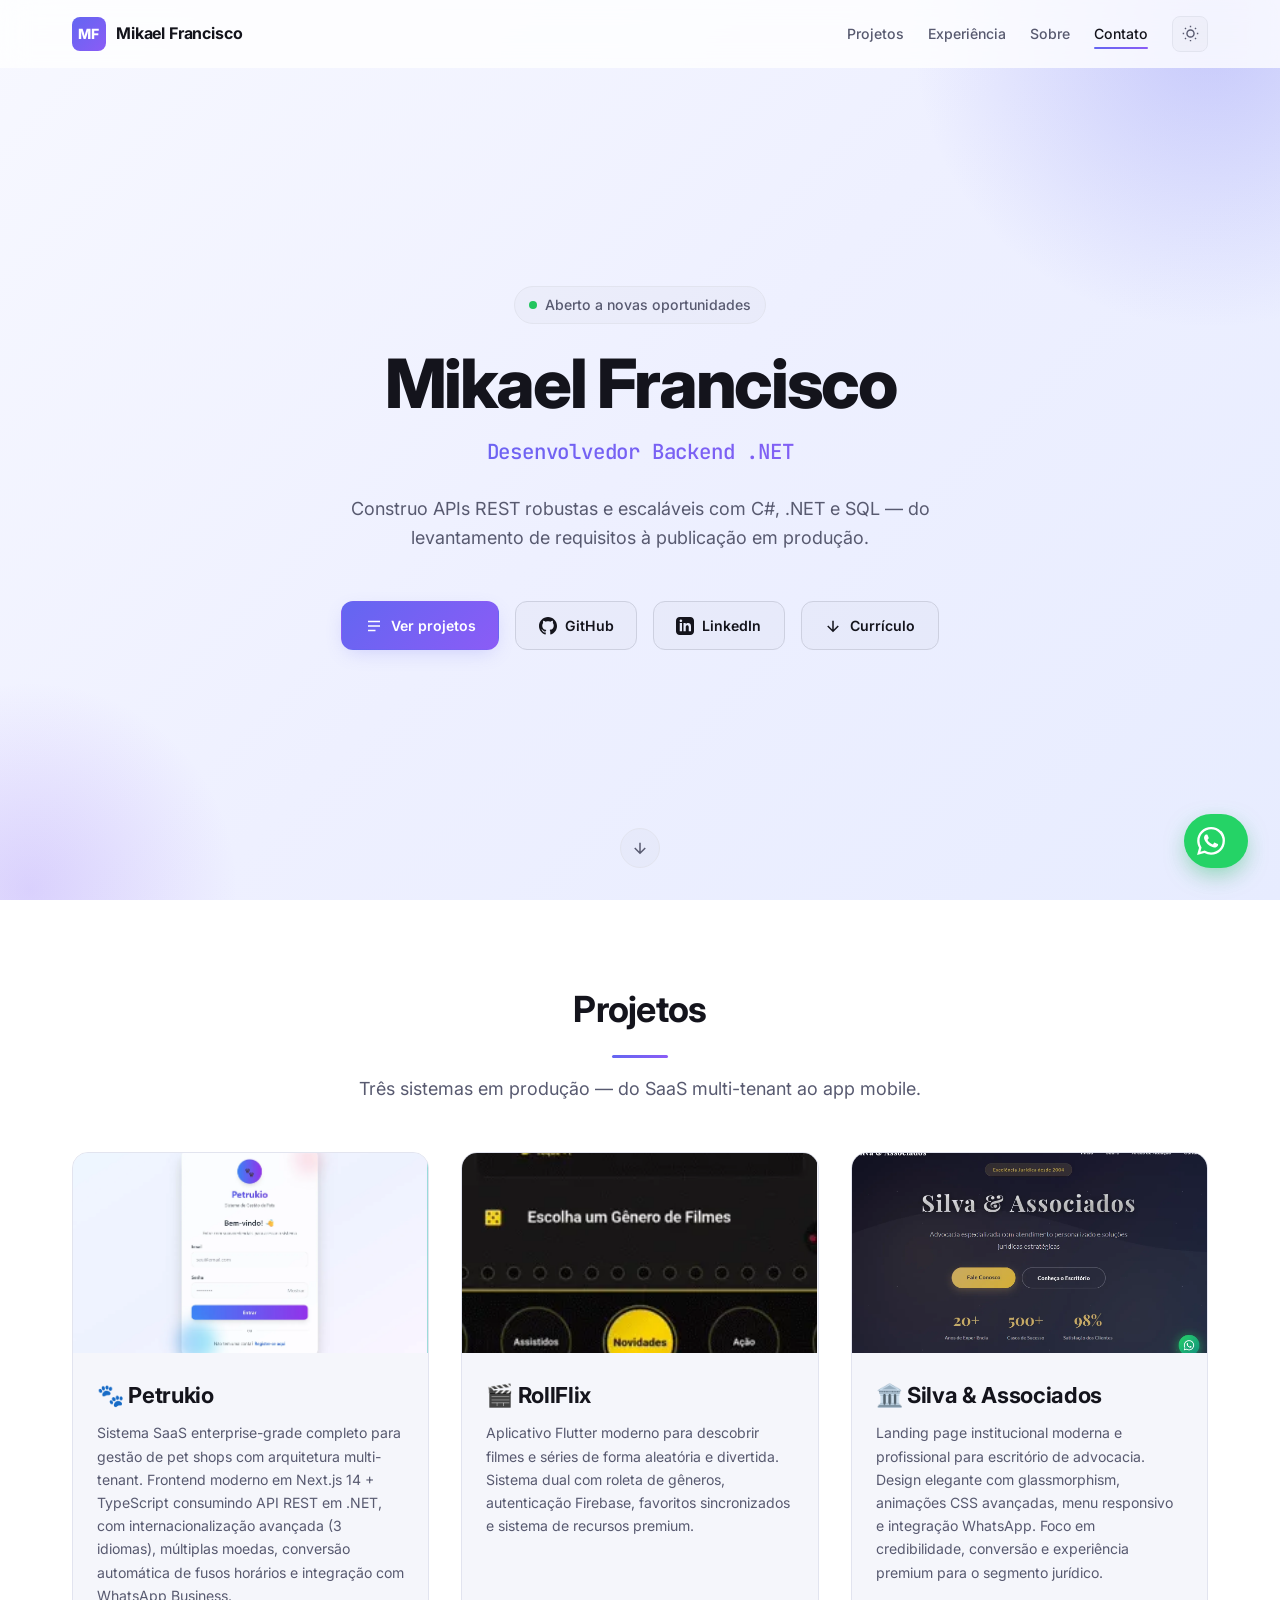
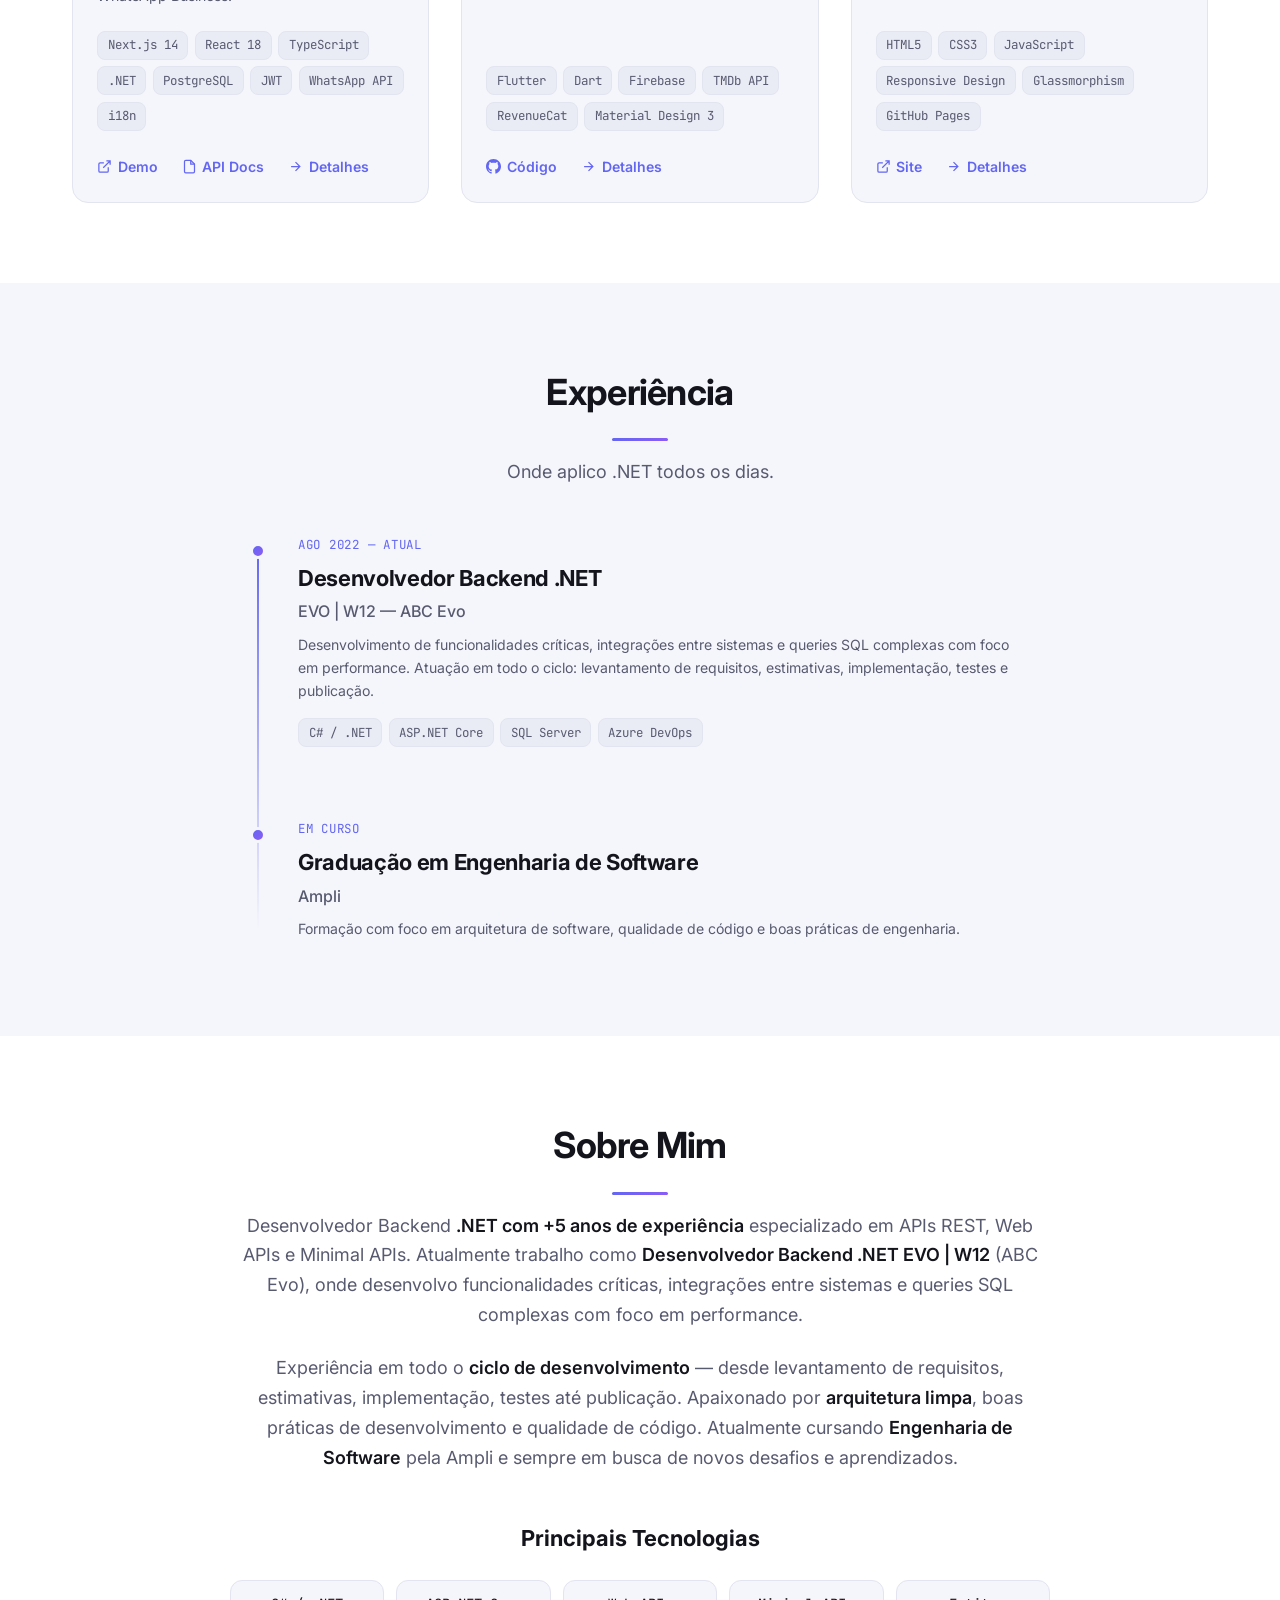
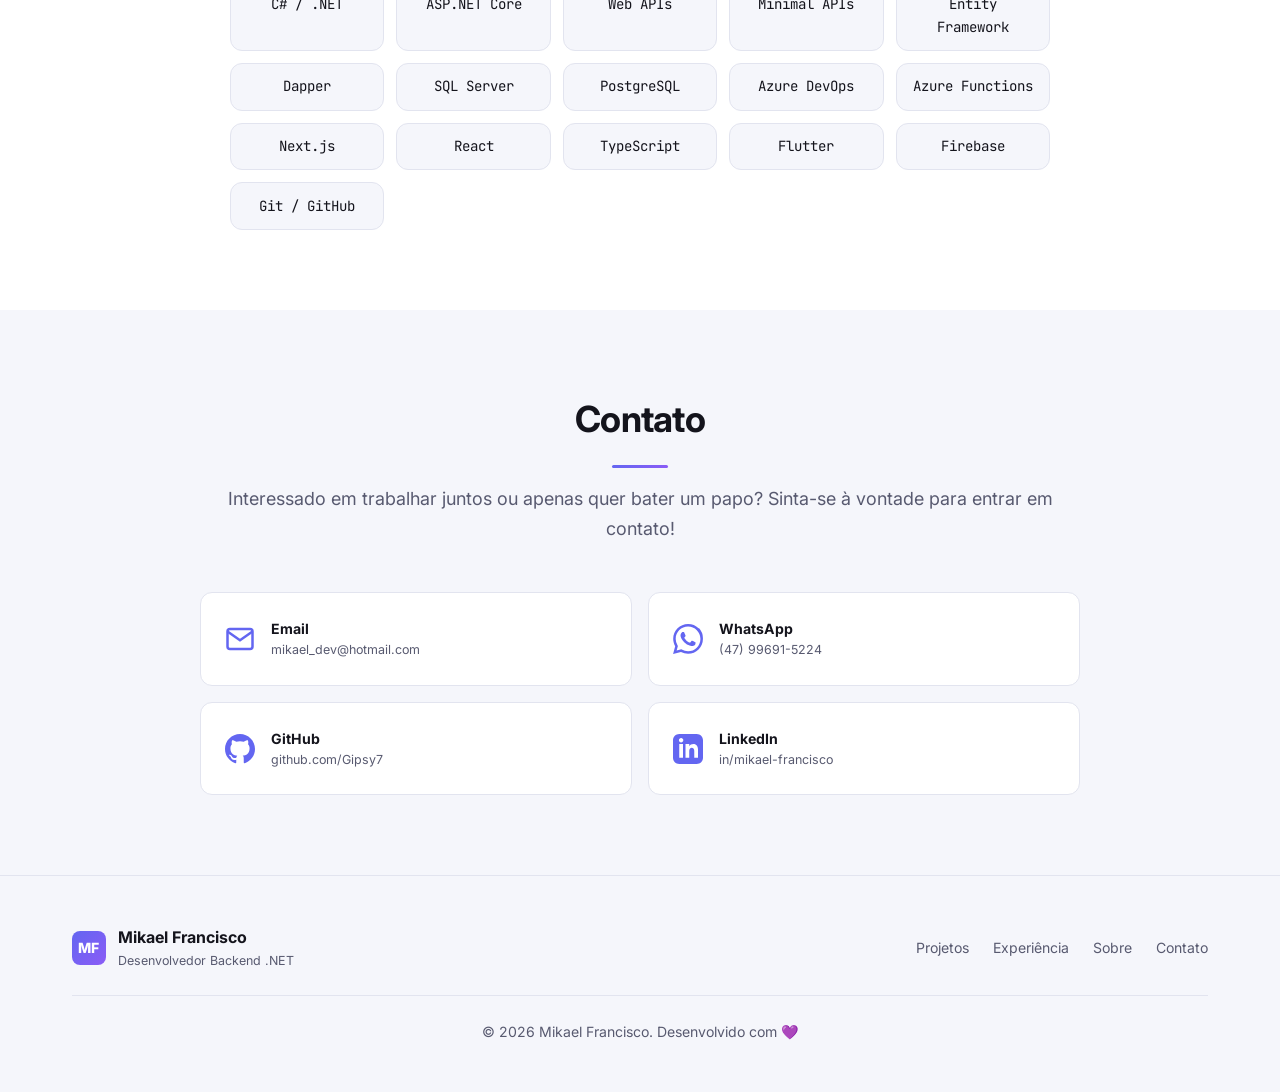
==== commit b47c1f65: "fix: remove links para repositórios privados e unifica experiência Os botões "Código" do Petrukio e " ====
--- a/index.html
+++ b/index.html
@@ -5,7 +5,7 @@
     <meta name="viewport" content="width=device-width, initial-scale=1.0">
 
     <title>Mikael Francisco | Desenvolvedor Backend .NET e C#</title>
-    <meta name="description" content="Desenvolvedor Backend .NET com +3 anos em C#, ASP.NET Core, APIs REST, SQL Server e Azure. Veja projetos reais em produção.">
+    <meta name="description" content="Desenvolvedor Backend .NET com +5 anos em C#, ASP.NET Core, APIs REST, SQL Server e Azure. Veja projetos reais em produção.">
     <meta name="author" content="Mikael Francisco">
     <meta name="robots" content="index, follow, max-image-preview:large">
     <meta name="theme-color" content="#0a0a0a">
@@ -19,7 +19,7 @@
     <meta property="og:site_name" content="Mikael Francisco">
     <meta property="og:locale" content="pt_BR">
     <meta property="og:title" content="Mikael Francisco | Desenvolvedor Backend .NET e C#">
-    <meta property="og:description" content="Desenvolvedor Backend .NET com +3 anos em C#, ASP.NET Core, APIs REST, SQL Server e Azure. Veja projetos reais em produção.">
+    <meta property="og:description" content="Desenvolvedor Backend .NET com +5 anos em C#, ASP.NET Core, APIs REST, SQL Server e Azure. Veja projetos reais em produção.">
     <meta property="og:url" content="https://mikaelfrancisco.vercel.app/">
     <meta property="og:image" content="https://mikaelfrancisco.vercel.app/og-image.png">
     <meta property="og:image:width" content="1200">
@@ -29,7 +29,7 @@
     <!-- Twitter -->
     <meta name="twitter:card" content="summary_large_image">
     <meta name="twitter:title" content="Mikael Francisco | Desenvolvedor Backend .NET e C#">
-    <meta name="twitter:description" content="Desenvolvedor Backend .NET com +3 anos em C#, ASP.NET Core, APIs REST, SQL Server e Azure. Veja projetos reais em produção.">
+    <meta name="twitter:description" content="Desenvolvedor Backend .NET com +5 anos em C#, ASP.NET Core, APIs REST, SQL Server e Azure. Veja projetos reais em produção.">
     <meta name="twitter:image" content="https://mikaelfrancisco.vercel.app/og-image.png">
 
     <!-- Favicon -->
@@ -67,7 +67,7 @@
                 "@id": "https://mikaelfrancisco.vercel.app/#person",
                 "name": "Mikael Francisco",
                 "jobTitle": "Desenvolvedor Backend .NET",
-                "description": "Desenvolvedor Backend .NET com mais de 3 anos de experiência em APIs REST, Web APIs e Minimal APIs.",
+                "description": "Desenvolvedor Backend .NET com mais de 5 anos de experiência em APIs REST, Web APIs e Minimal APIs.",
                 "url": "https://mikaelfrancisco.vercel.app/",
                 "image": "https://mikaelfrancisco.vercel.app/og-image.png",
                 "email": "mailto:mikael_dev@hotmail.com",
@@ -319,12 +319,6 @@
                                 </svg>
                                 Site
                             </a>
-                            <a href="https://github.com/Gipsy7/SilvaAssociadosLandingPage" target="_blank" rel="noopener" class="project-link">
-                                <svg class="icon-small" viewBox="0 0 24 24" fill="currentColor" aria-hidden="true">
-                                    <path d="M12 0c-6.626 0-12 5.373-12 12 0 5.302 3.438 9.8 8.207 11.387.599.111.793-.261.793-.577v-2.234c-3.338.726-4.033-1.416-4.033-1.416-.546-1.387-1.333-1.756-1.333-1.756-1.089-.745.083-.729.083-.729 1.205.084 1.839 1.237 1.839 1.237 1.07 1.834 2.807 1.304 3.492.997.107-.775.418-1.305.762-1.604-2.665-.305-5.467-1.334-5.467-5.931 0-1.311.469-2.381 1.236-3.221-.124-.303-.535-1.524.117-3.176 0 0 1.008-.322 3.301 1.23.957-.266 1.983-.399 3.003-.404 1.02.005 2.047.138 3.006.404 2.291-1.552 3.297-1.23 3.297-1.23.653 1.653.242 2.874.118 3.176.77.84 1.235 1.911 1.235 3.221 0 4.609-2.807 5.624-5.479 5.921.43.372.823 1.102.823 2.222v3.293c0 .319.192.694.801.576 4.765-1.589 8.199-6.086 8.199-11.386 0-6.627-5.373-12-12-12z"/>
-                                </svg>
-                                Código
-                            </a>
                             <a href="silva.html" class="project-link">
                                 <svg class="icon-small" viewBox="0 0 24 24" fill="none" stroke="currentColor" stroke-width="2" aria-hidden="true">
                                     <path d="M5 12h14M12 5l7 7-7 7"/>
@@ -344,11 +338,10 @@
             <h2 class="section-title">Experiência</h2>
             <p class="section-subtitle">Onde aplico .NET todos os dias.</p>
             <ol class="timeline">
-                <!-- TODO Mikael: troque "Atual" pelo período real, ex.: "2023 — Atual" -->
-                <li class="timeline-item">
+                                <li class="timeline-item">
                     <div class="timeline-marker" aria-hidden="true"></div>
                     <div class="timeline-body">
-                        <p class="timeline-period">Atual</p>
+                        <p class="timeline-period">Ago 2022 — Atual</p>
                         <h3 class="timeline-role">Desenvolvedor Backend .NET</h3>
                         <p class="timeline-org">EVO | W12 — ABC Evo</p>
                         <p class="timeline-text">
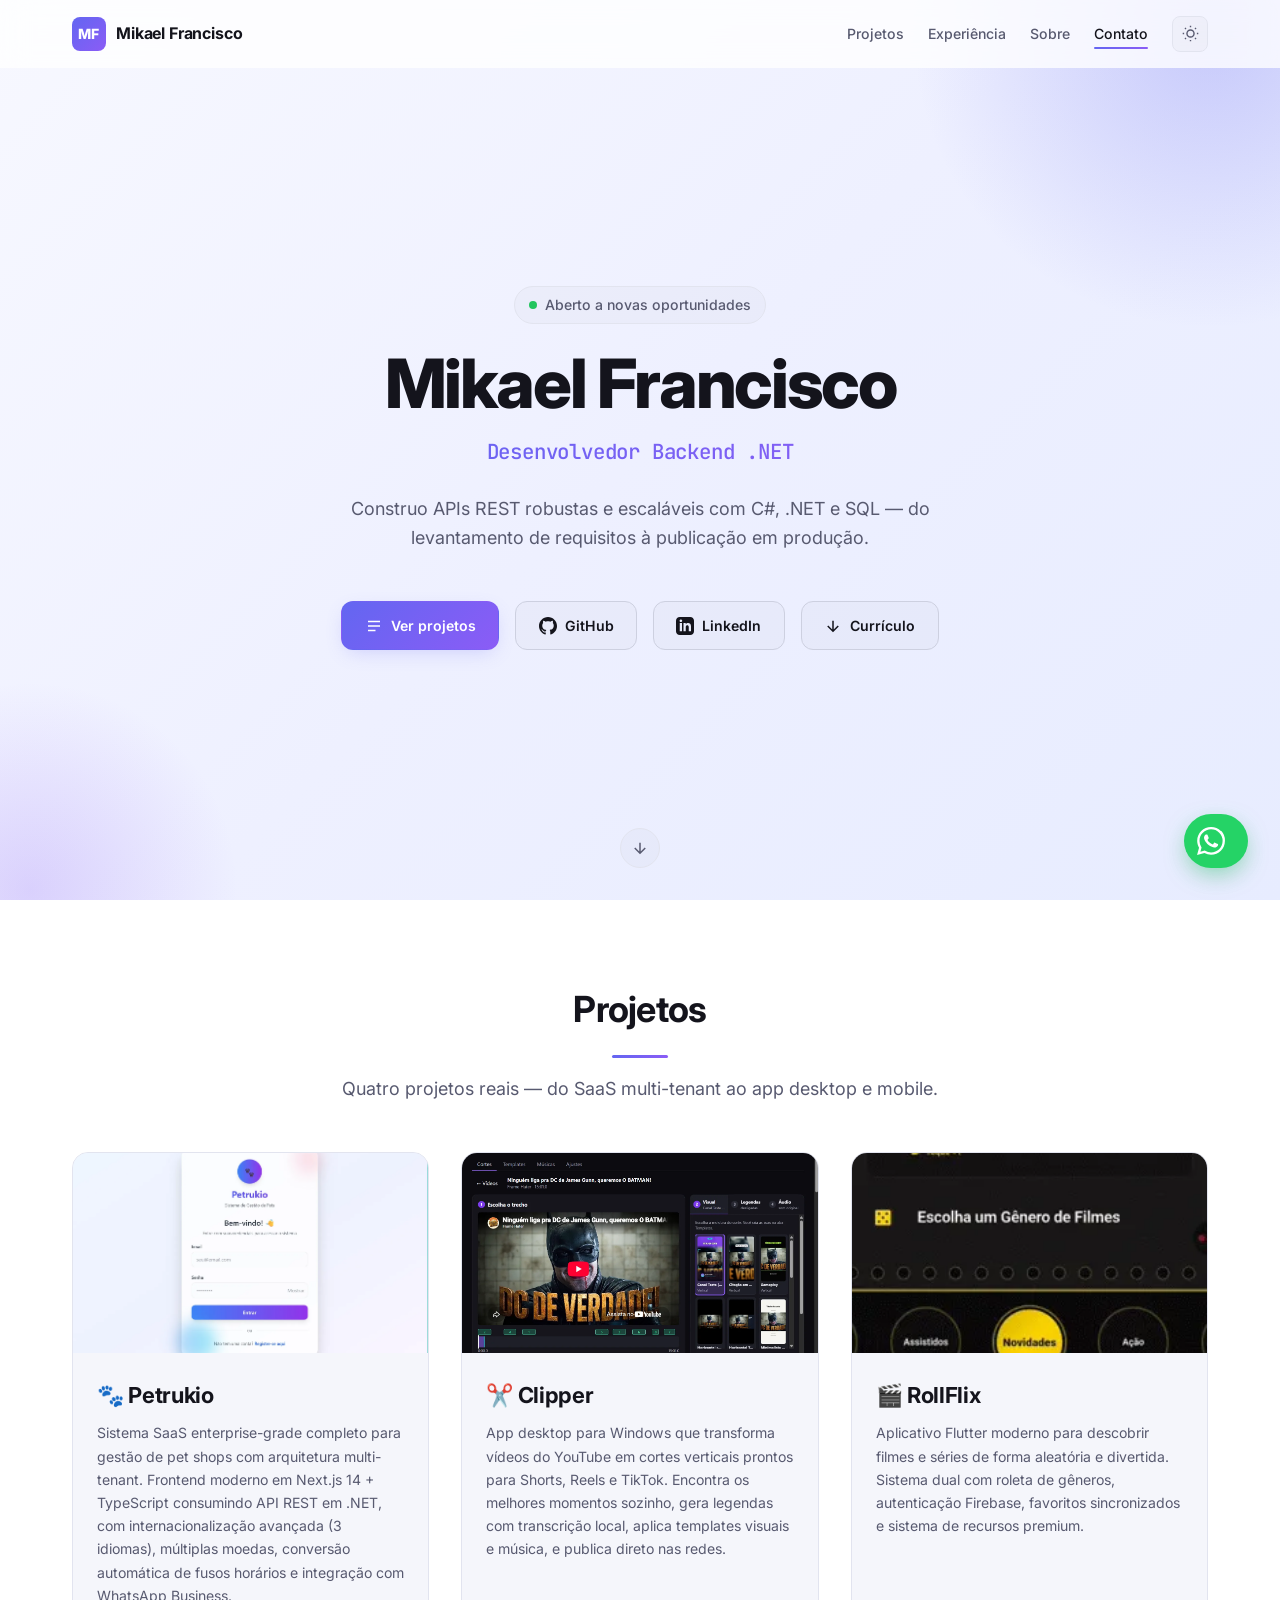
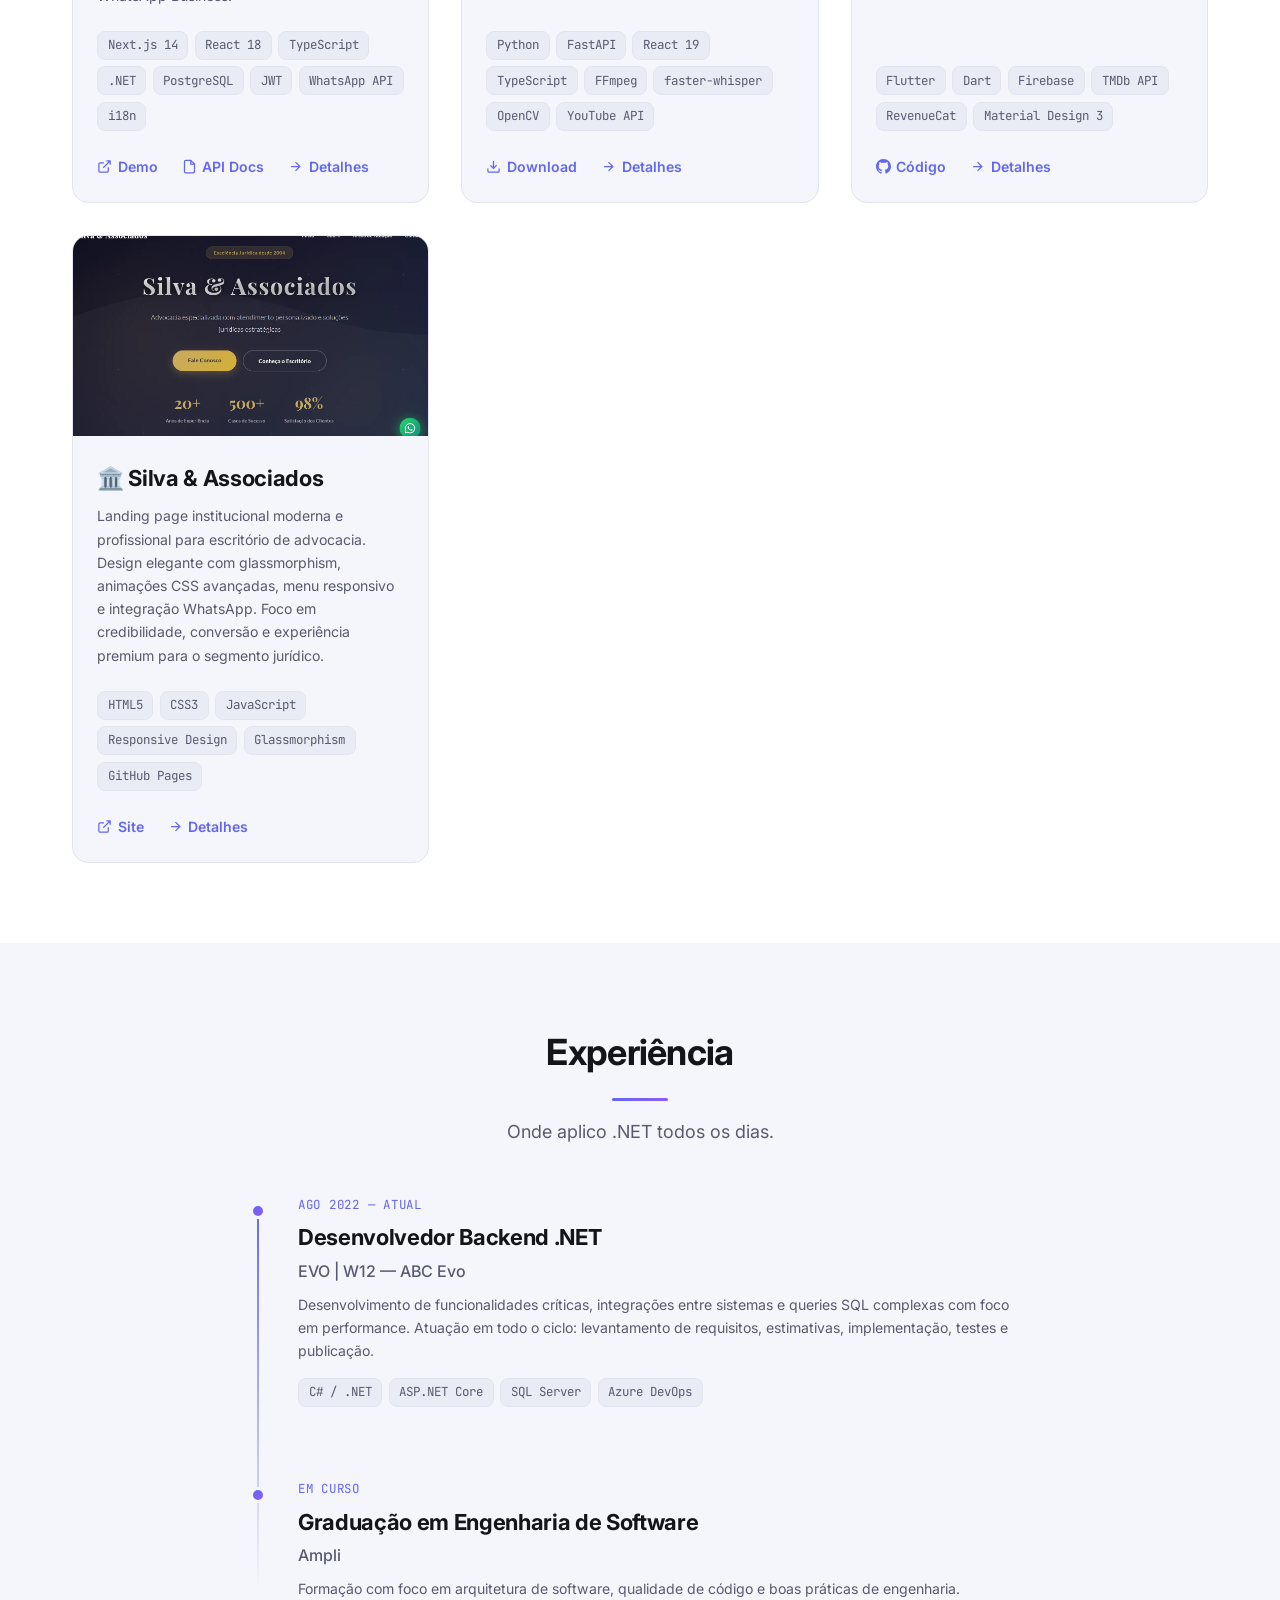
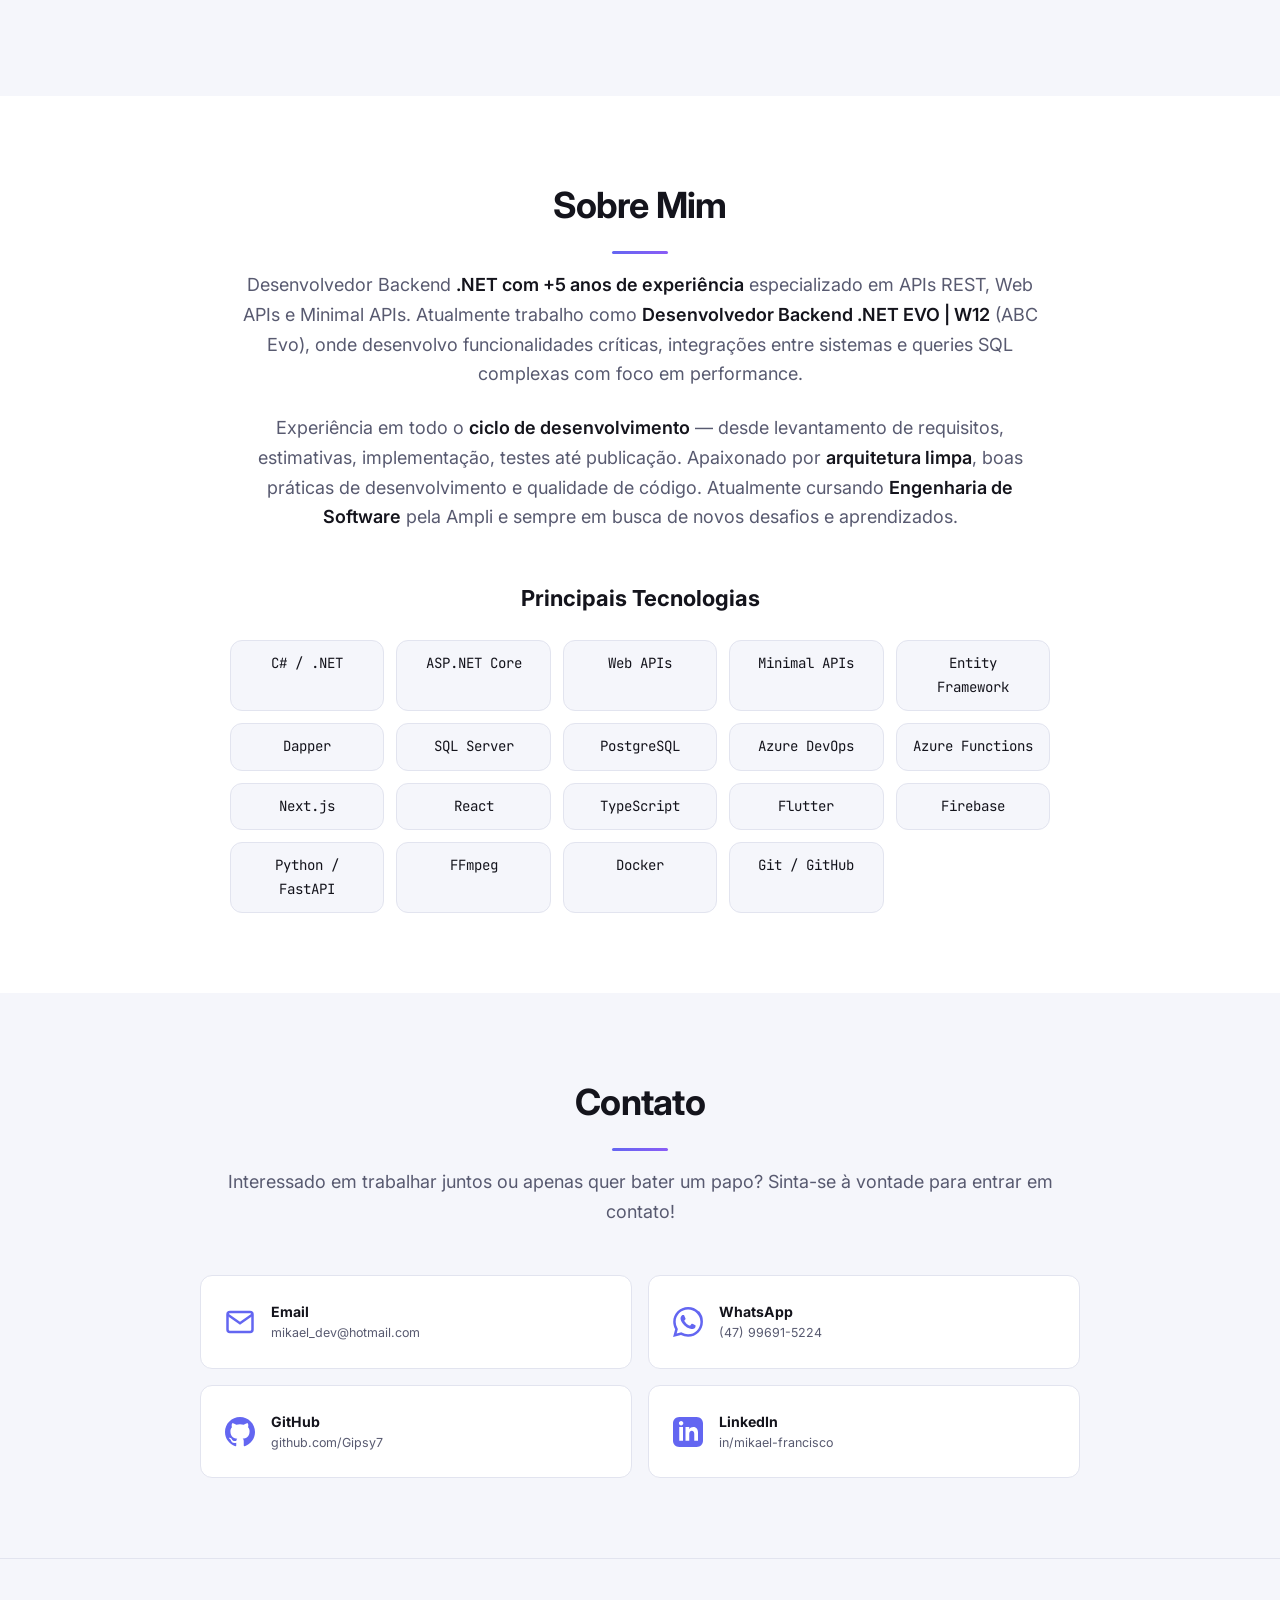
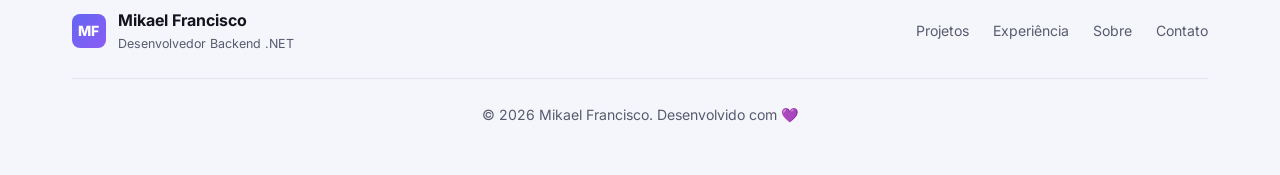
==== commit ddf6a22b: "feat: adiciona o Clipper (cortes do YouTube) ao portfólio - Card na seção de projetos e case study e" ====
--- a/index.html
+++ b/index.html
@@ -89,7 +89,8 @@
                     "C#", ".NET", "ASP.NET Core", "Web APIs", "Minimal APIs",
                     "Entity Framework", "Dapper", "SQL Server", "PostgreSQL",
                     "Azure DevOps", "Azure Functions", "Next.js", "React",
-                    "TypeScript", "Flutter", "Firebase", "Git"
+                    "TypeScript", "Flutter", "Firebase", "Git",
+                    "Python", "FastAPI", "FFmpeg", "Docker"
                 ]
             },
             {
@@ -192,7 +193,7 @@
         <div class="container">
             <h2 class="section-title">Projetos</h2>
             <p class="section-subtitle">
-                Três sistemas em produção — do SaaS multi-tenant ao app mobile.
+                Quatro projetos reais — do SaaS multi-tenant ao app desktop e mobile.
             </p>
             <div class="projects-grid">
                 <!-- Project Card 1 - Petrukio -->
@@ -236,6 +237,49 @@
                                 API Docs
                             </a>
                             <a href="petrukio.html" class="project-link">
+                                <svg class="icon-small" viewBox="0 0 24 24" fill="none" stroke="currentColor" stroke-width="2" aria-hidden="true">
+                                    <path d="M5 12h14M12 5l7 7-7 7"/>
+                                </svg>
+                                Detalhes
+                            </a>
+                        </div>
+                    </div>
+                </article>
+
+                <!-- Project Card - Clipper -->
+                <article class="project-card" data-href="youtube-clipper.html">
+                    <div class="project-image">
+                        <img src="assets/images/YoutubeClipper/clipper-editor.webp"
+                             alt="Editor de cortes do Clipper: escolha do trecho do vídeo e prévia do layout vertical"
+                             width="1405" height="1010" loading="lazy" decoding="async">
+                    </div>
+                    <div class="project-content">
+                        <h3 class="project-title">
+                            <a href="youtube-clipper.html" class="project-title-link">✂️ Clipper</a>
+                        </h3>
+                        <p class="project-description">
+                            App desktop para Windows que transforma vídeos do YouTube em cortes verticais prontos para Shorts,
+                            Reels e TikTok. Encontra os melhores momentos sozinho, gera legendas com transcrição local,
+                            aplica templates visuais e música, e publica direto nas redes.
+                        </p>
+                        <div class="project-tech">
+                            <span class="tech-tag">Python</span>
+                            <span class="tech-tag">FastAPI</span>
+                            <span class="tech-tag">React 19</span>
+                            <span class="tech-tag">TypeScript</span>
+                            <span class="tech-tag">FFmpeg</span>
+                            <span class="tech-tag">faster-whisper</span>
+                            <span class="tech-tag">OpenCV</span>
+                            <span class="tech-tag">YouTube API</span>
+                        </div>
+                        <div class="project-links">
+                            <a href="https://github.com/Gipsy7/clipper-releases/releases/latest" target="_blank" rel="noopener" class="project-link">
+                                <svg class="icon-small" viewBox="0 0 24 24" fill="none" stroke="currentColor" stroke-width="2" aria-hidden="true">
+                                    <path d="M21 15v4a2 2 0 0 1-2 2H5a2 2 0 0 1-2-2v-4M7 10l5 5 5-5M12 15V3"/>
+                                </svg>
+                                Download
+                            </a>
+                            <a href="youtube-clipper.html" class="project-link">
                                 <svg class="icon-small" viewBox="0 0 24 24" fill="none" stroke="currentColor" stroke-width="2" aria-hidden="true">
                                     <path d="M5 12h14M12 5l7 7-7 7"/>
                                 </svg>
@@ -408,6 +452,9 @@
                         <div class="skill-item">TypeScript</div>
                         <div class="skill-item">Flutter</div>
                         <div class="skill-item">Firebase</div>
+                        <div class="skill-item">Python / FastAPI</div>
+                        <div class="skill-item">FFmpeg</div>
+                        <div class="skill-item">Docker</div>
                         <div class="skill-item">Git / GitHub</div>
                     </div>
                 </div>
--- a/style.css
+++ b/style.css
@@ -1656,6 +1656,15 @@
     background: var(--bg-tertiary);
 }
 
+.gallery.gallery--wide {
+    grid-template-columns: repeat(auto-fit, minmax(min(100%, 340px), 1fr));
+}
+
+.gallery.gallery--panels {
+    grid-template-columns: repeat(auto-fit, minmax(min(100%, 260px), 1fr));
+    align-items: start;
+}
+
 .gallery-caption {
     padding: 0.75rem var(--spacing-sm);
     text-align: center;
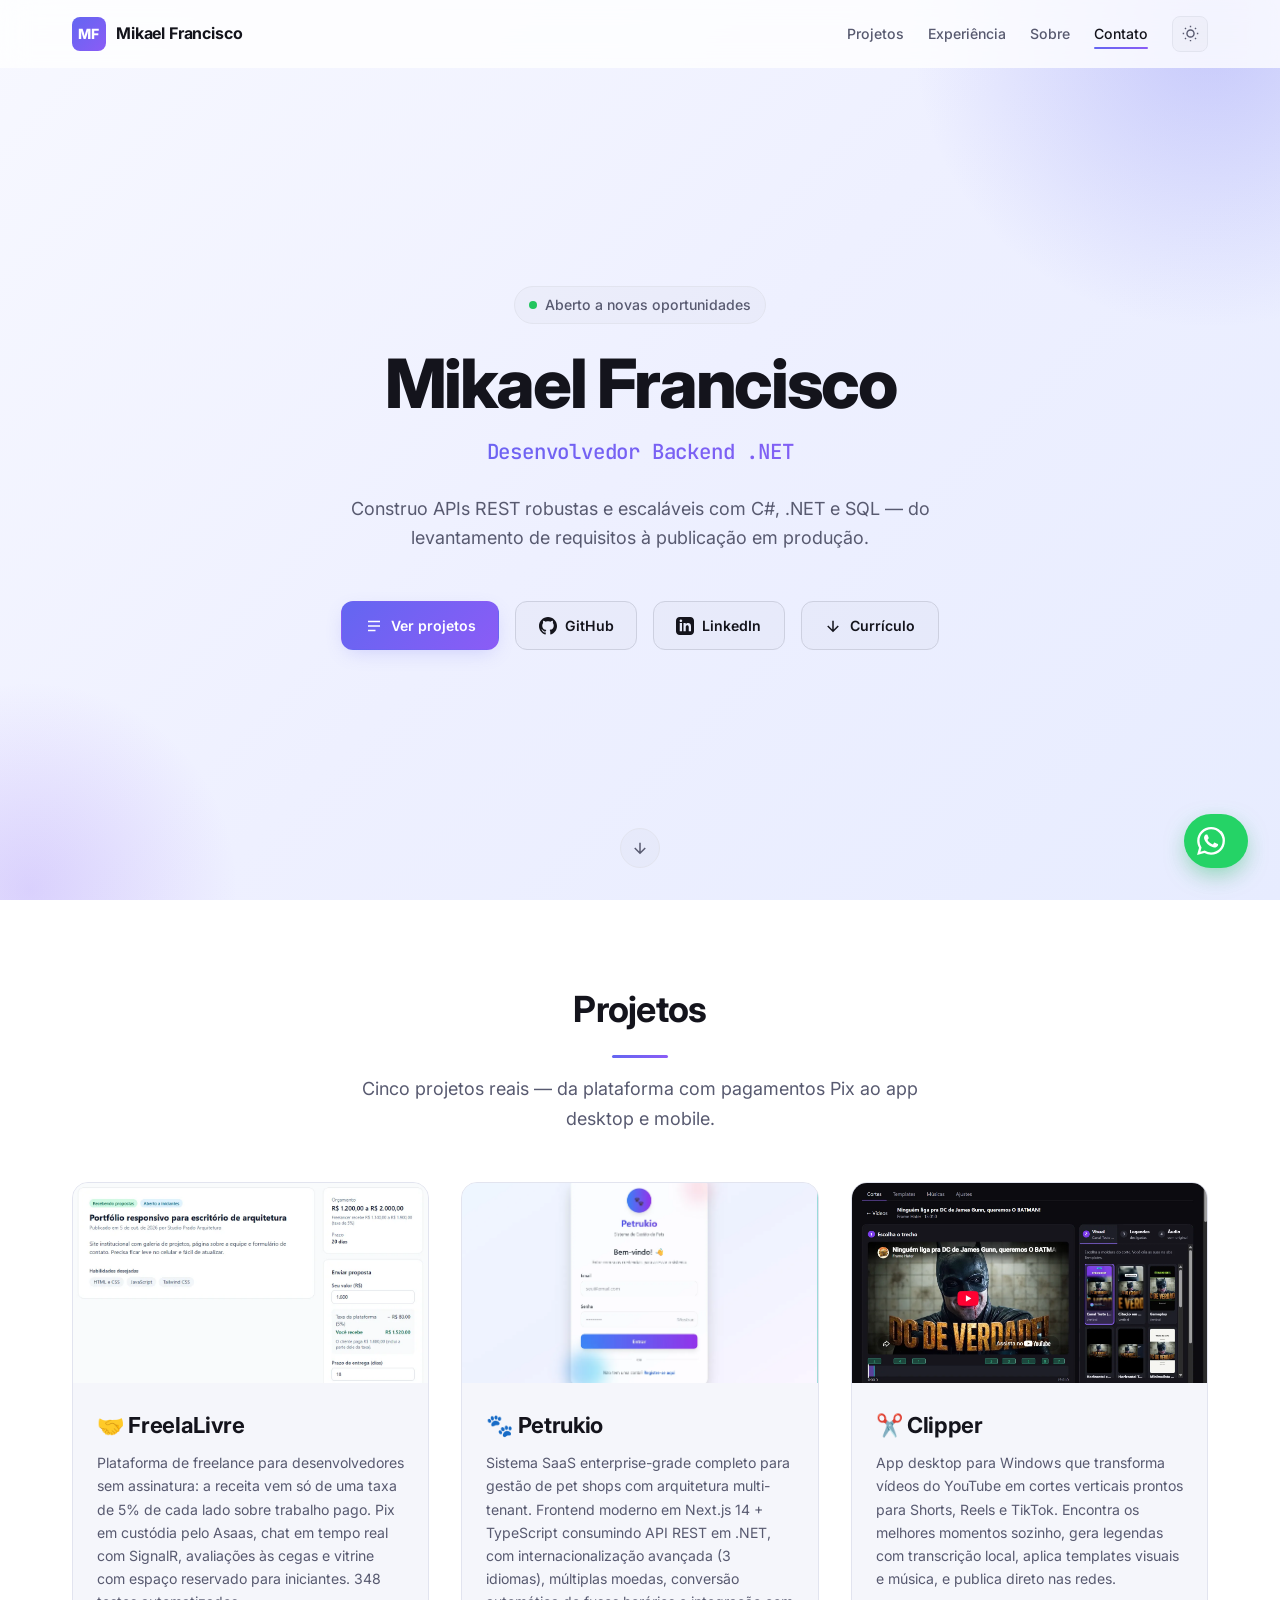
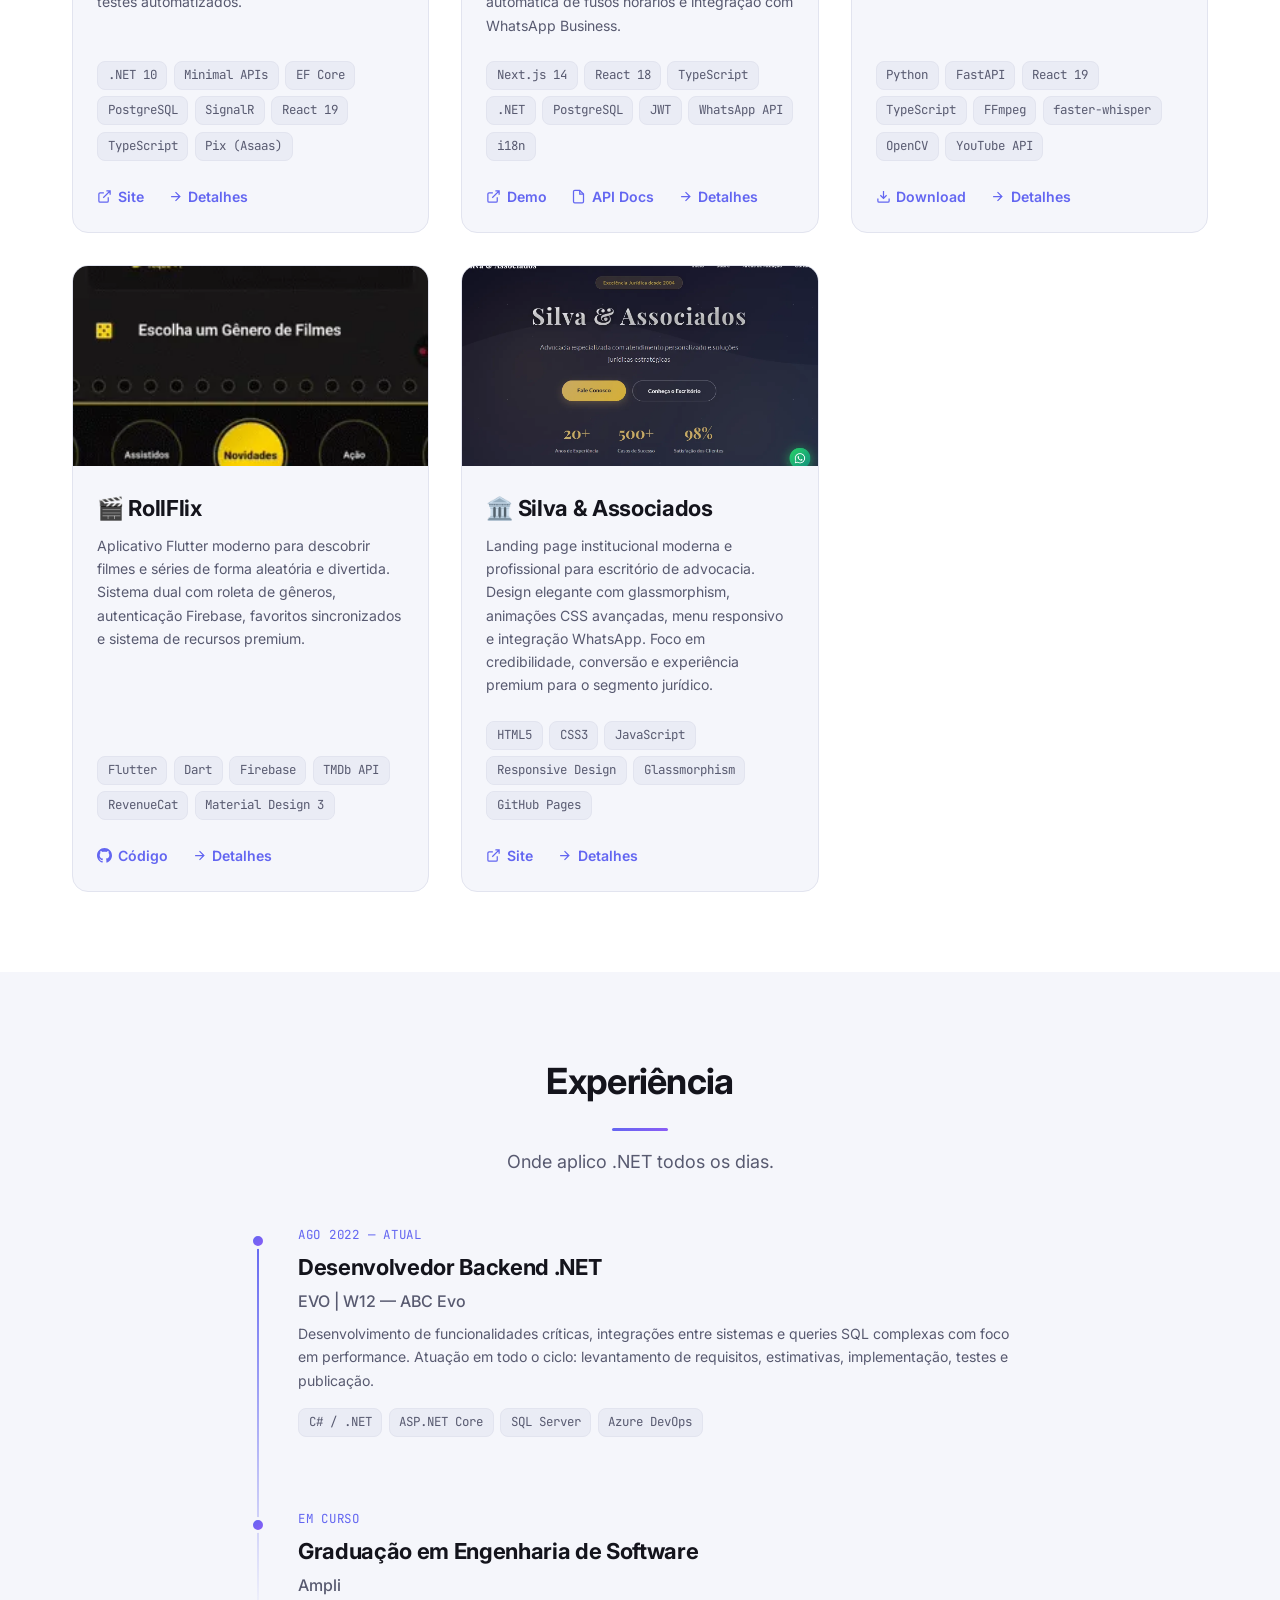
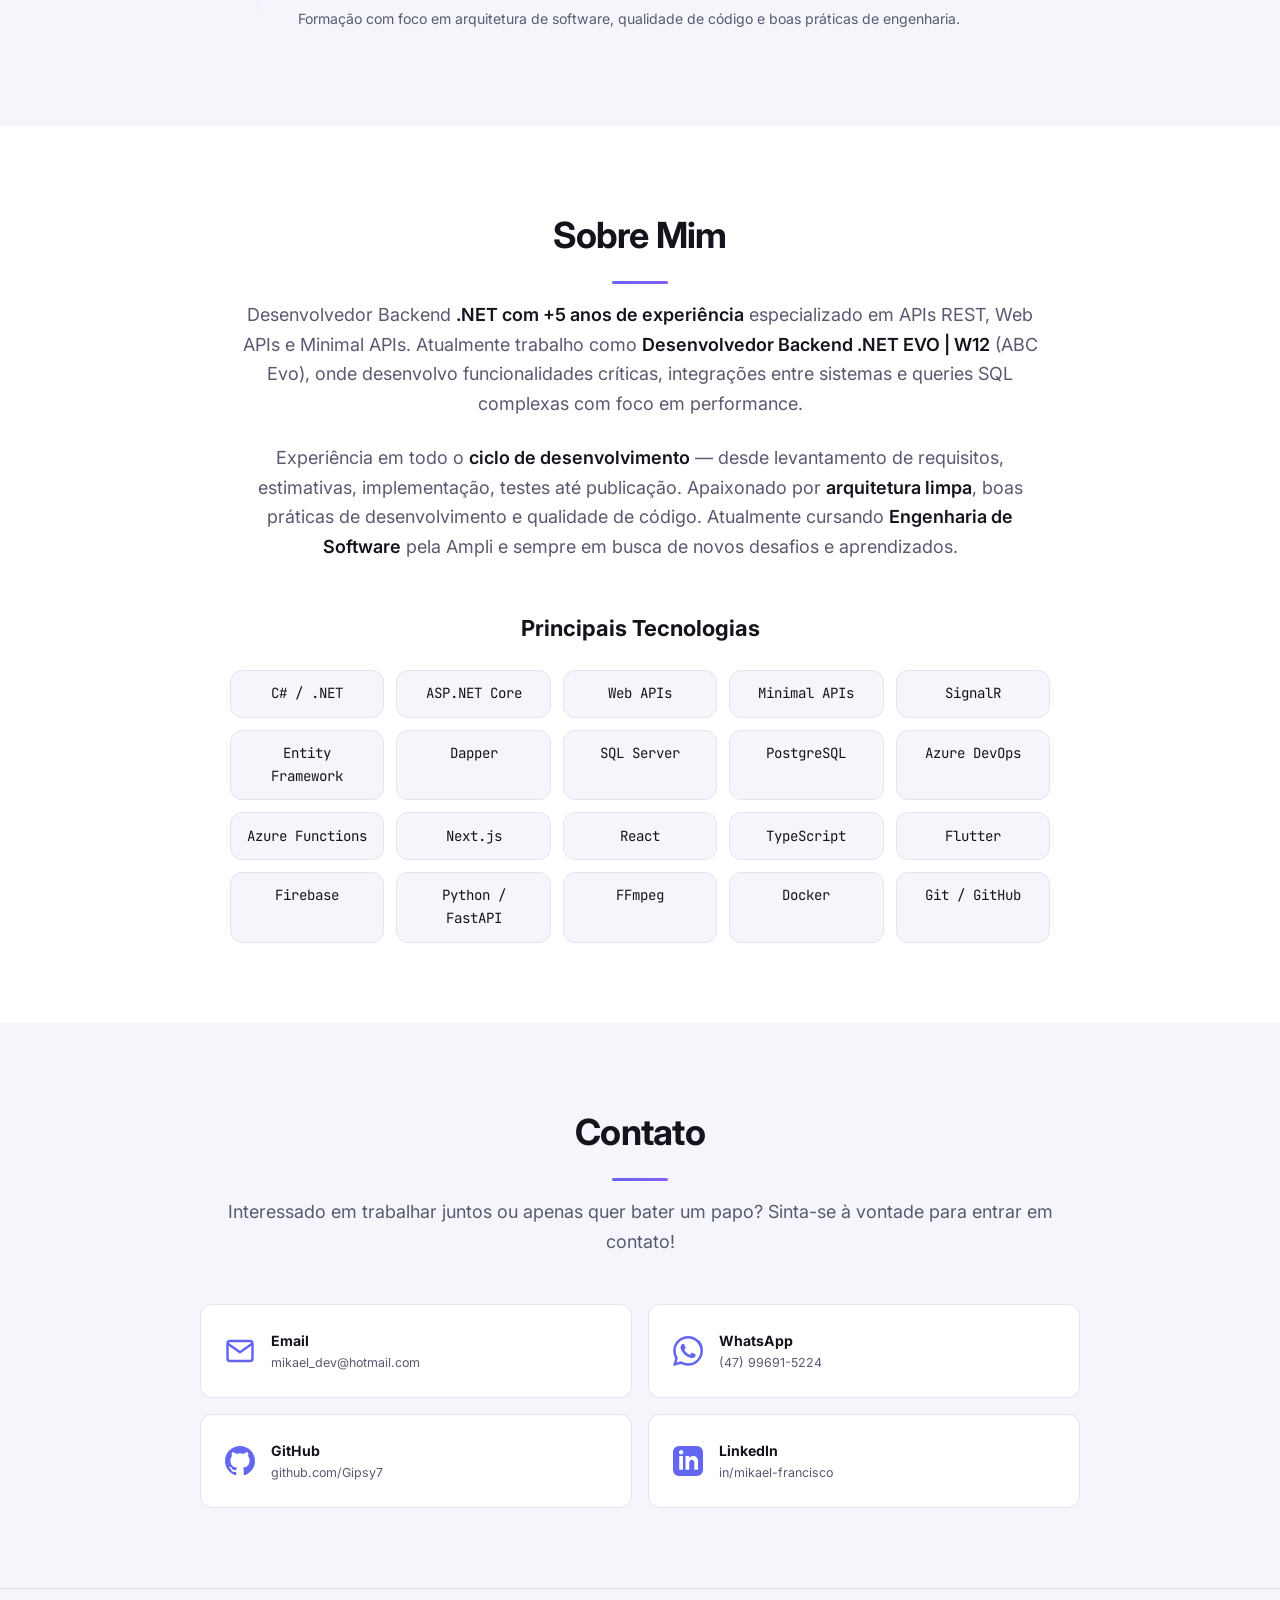
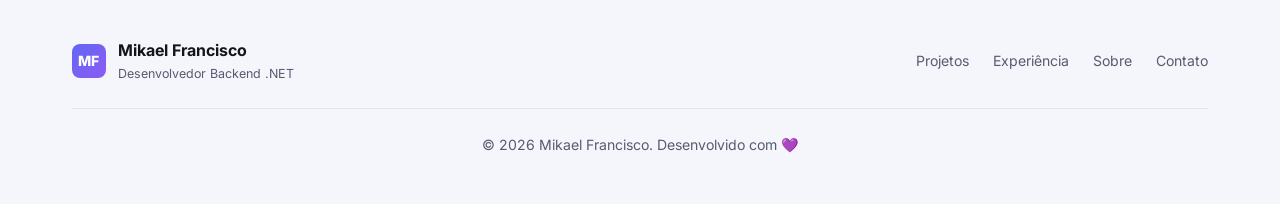
==== commit effdbf4d: "feat: adiciona o FreelaLivre (plataforma de freelance) ao portfólio - Card em destaque na seção de p" ====
--- a/index.html
+++ b/index.html
@@ -90,7 +90,7 @@
                     "Entity Framework", "Dapper", "SQL Server", "PostgreSQL",
                     "Azure DevOps", "Azure Functions", "Next.js", "React",
                     "TypeScript", "Flutter", "Firebase", "Git",
-                    "Python", "FastAPI", "FFmpeg", "Docker"
+                    "Python", "FastAPI", "FFmpeg", "Docker", "SignalR"
                 ]
             },
             {
@@ -193,9 +193,52 @@
         <div class="container">
             <h2 class="section-title">Projetos</h2>
             <p class="section-subtitle">
-                Quatro projetos reais — do SaaS multi-tenant ao app desktop e mobile.
+                Cinco projetos reais — da plataforma com pagamentos Pix ao app desktop e mobile.
             </p>
             <div class="projects-grid">
+                <!-- Project Card - FreelaLivre -->
+                <article class="project-card" data-href="freelalivre.html">
+                    <div class="project-image">
+                        <img src="assets/images/FreelaLivre/freelalivre-card.webp"
+                             alt="Projeto aberto no FreelaLivre com o formulário de proposta mostrando a taxa e quanto o freelancer recebe"
+                             width="1020" height="574" loading="lazy" decoding="async">
+                    </div>
+                    <div class="project-content">
+                        <h3 class="project-title">
+                            <a href="freelalivre.html" class="project-title-link">🤝 FreelaLivre</a>
+                        </h3>
+                        <p class="project-description">
+                            Plataforma de freelance para desenvolvedores sem assinatura: a receita vem só de uma taxa de 5%
+                            de cada lado sobre trabalho pago. Pix em custódia pelo Asaas, chat em tempo real com SignalR,
+                            avaliações às cegas e vitrine com espaço reservado para iniciantes. 348 testes automatizados.
+                        </p>
+                        <div class="project-tech">
+                            <span class="tech-tag">.NET 10</span>
+                            <span class="tech-tag">Minimal APIs</span>
+                            <span class="tech-tag">EF Core</span>
+                            <span class="tech-tag">PostgreSQL</span>
+                            <span class="tech-tag">SignalR</span>
+                            <span class="tech-tag">React 19</span>
+                            <span class="tech-tag">TypeScript</span>
+                            <span class="tech-tag">Pix (Asaas)</span>
+                        </div>
+                        <div class="project-links">
+                            <a href="https://freelalivre.onrender.com/" target="_blank" rel="noopener" class="project-link">
+                                <svg class="icon-small" viewBox="0 0 24 24" fill="none" stroke="currentColor" stroke-width="2" aria-hidden="true">
+                                    <path d="M18 13v6a2 2 0 0 1-2 2H5a2 2 0 0 1-2-2V8a2 2 0 0 1 2-2h6M15 3h6v6M10 14L21 3"/>
+                                </svg>
+                                Site
+                            </a>
+                            <a href="freelalivre.html" class="project-link">
+                                <svg class="icon-small" viewBox="0 0 24 24" fill="none" stroke="currentColor" stroke-width="2" aria-hidden="true">
+                                    <path d="M5 12h14M12 5l7 7-7 7"/>
+                                </svg>
+                                Detalhes
+                            </a>
+                        </div>
+                    </div>
+                </article>
+
                 <!-- Project Card 1 - Petrukio -->
                 <article class="project-card" data-href="petrukio.html">
                     <div class="project-image">
@@ -441,6 +484,7 @@
                         <div class="skill-item">ASP.NET Core</div>
                         <div class="skill-item">Web APIs</div>
                         <div class="skill-item">Minimal APIs</div>
+                        <div class="skill-item">SignalR</div>
                         <div class="skill-item">Entity Framework</div>
                         <div class="skill-item">Dapper</div>
                         <div class="skill-item">SQL Server</div>
--- a/style.css
+++ b/style.css
@@ -99,6 +99,14 @@
     --accent-gradient: linear-gradient(135deg, #fbbf24 0%, #f59e0b 100%);
     --accent-hover: #d97706;
     --glow-color: rgba(251, 191, 36, 0.4);
+}
+
+[data-project="freelalivre"] {
+    --accent-primary: #10b981;
+    --accent-secondary: #059669;
+    --accent-gradient: linear-gradient(135deg, #10b981 0%, #059669 100%);
+    --accent-hover: #047857;
+    --glow-color: rgba(16, 185, 129, 0.4);
 }
 
 [data-project="silva"] {
